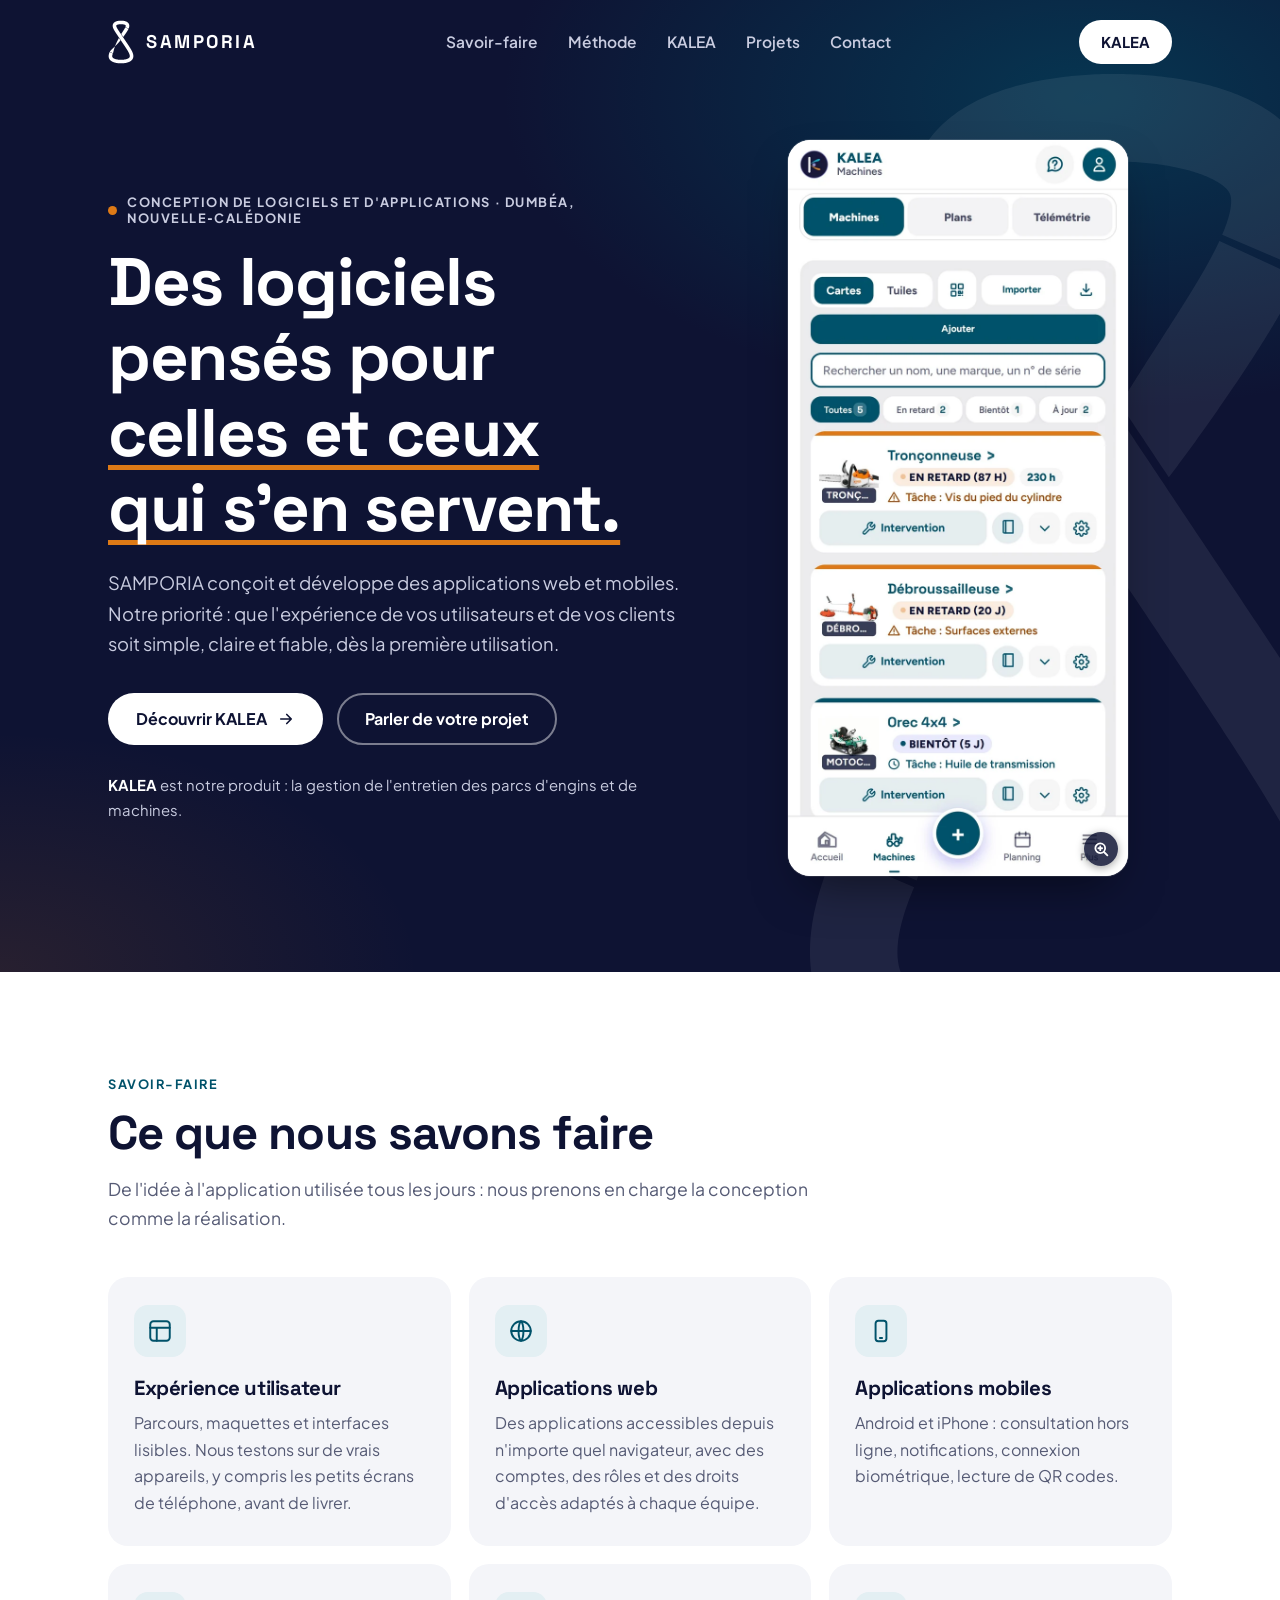
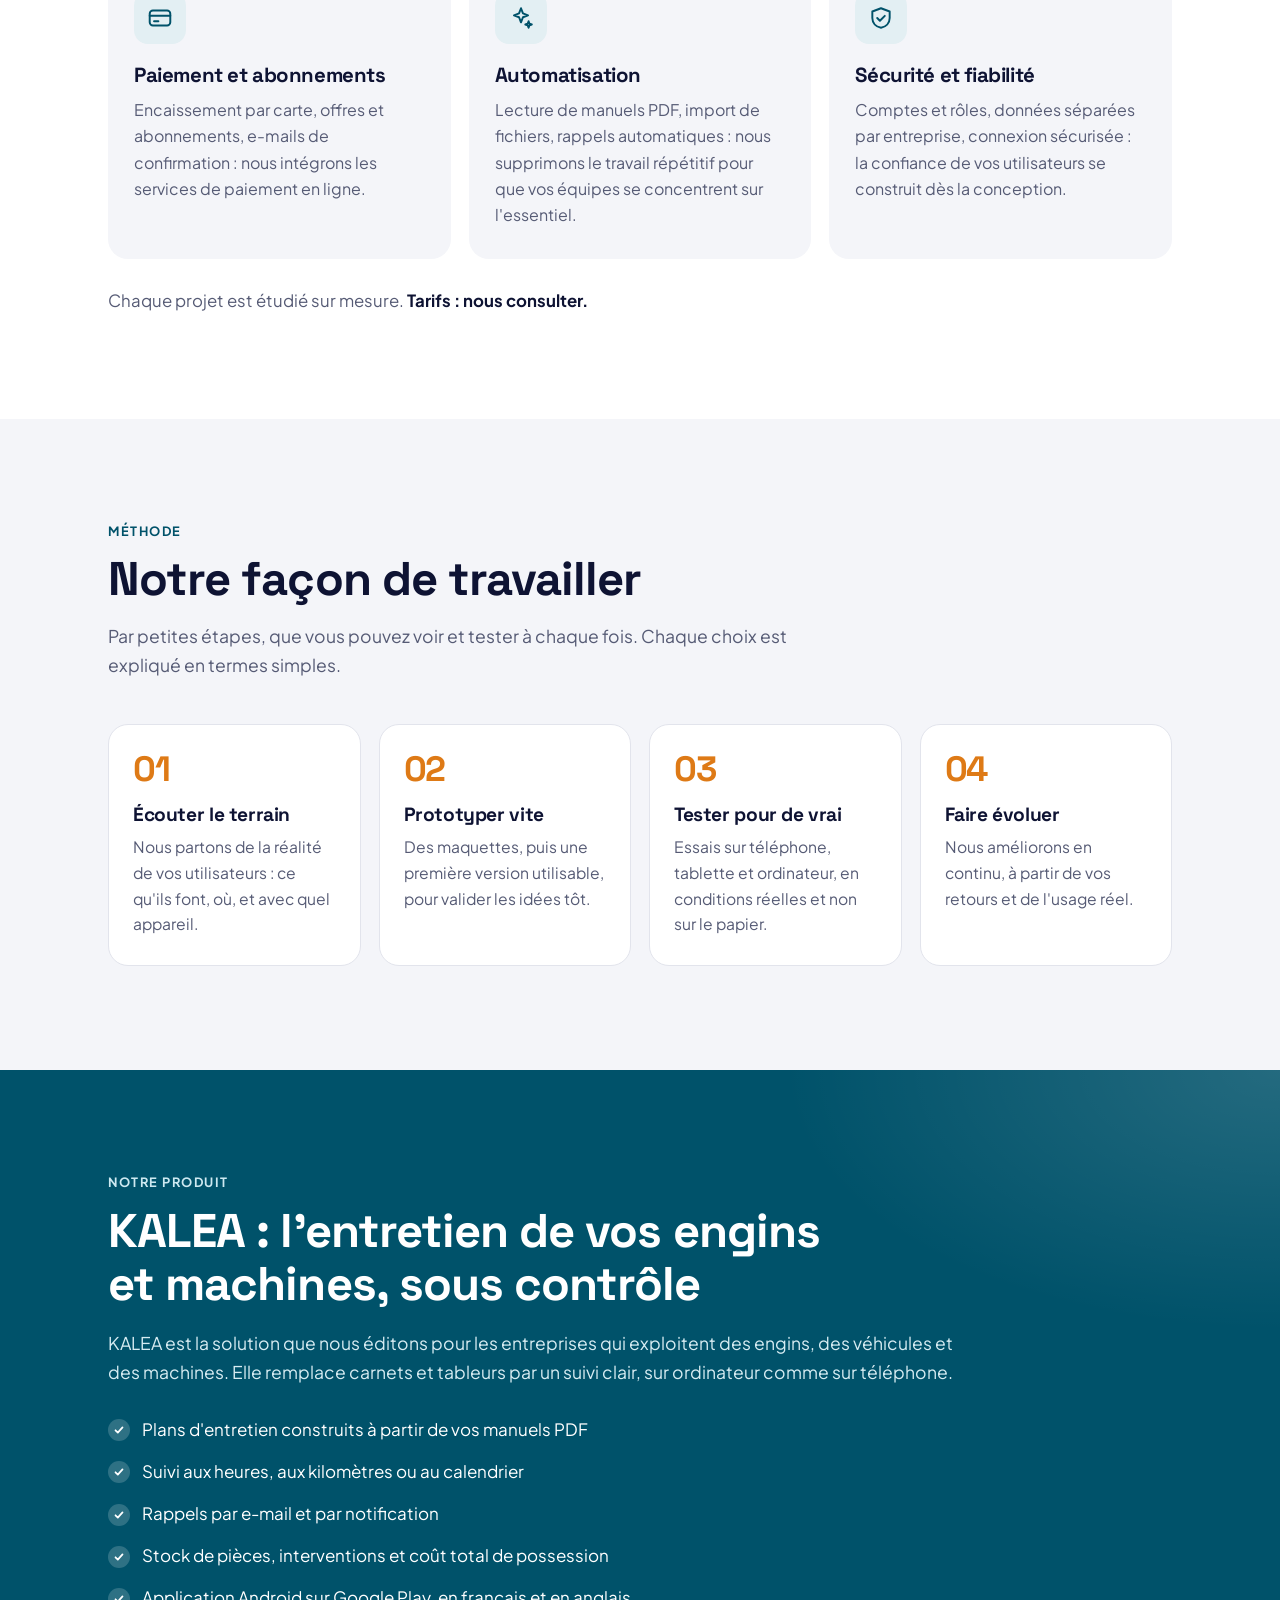
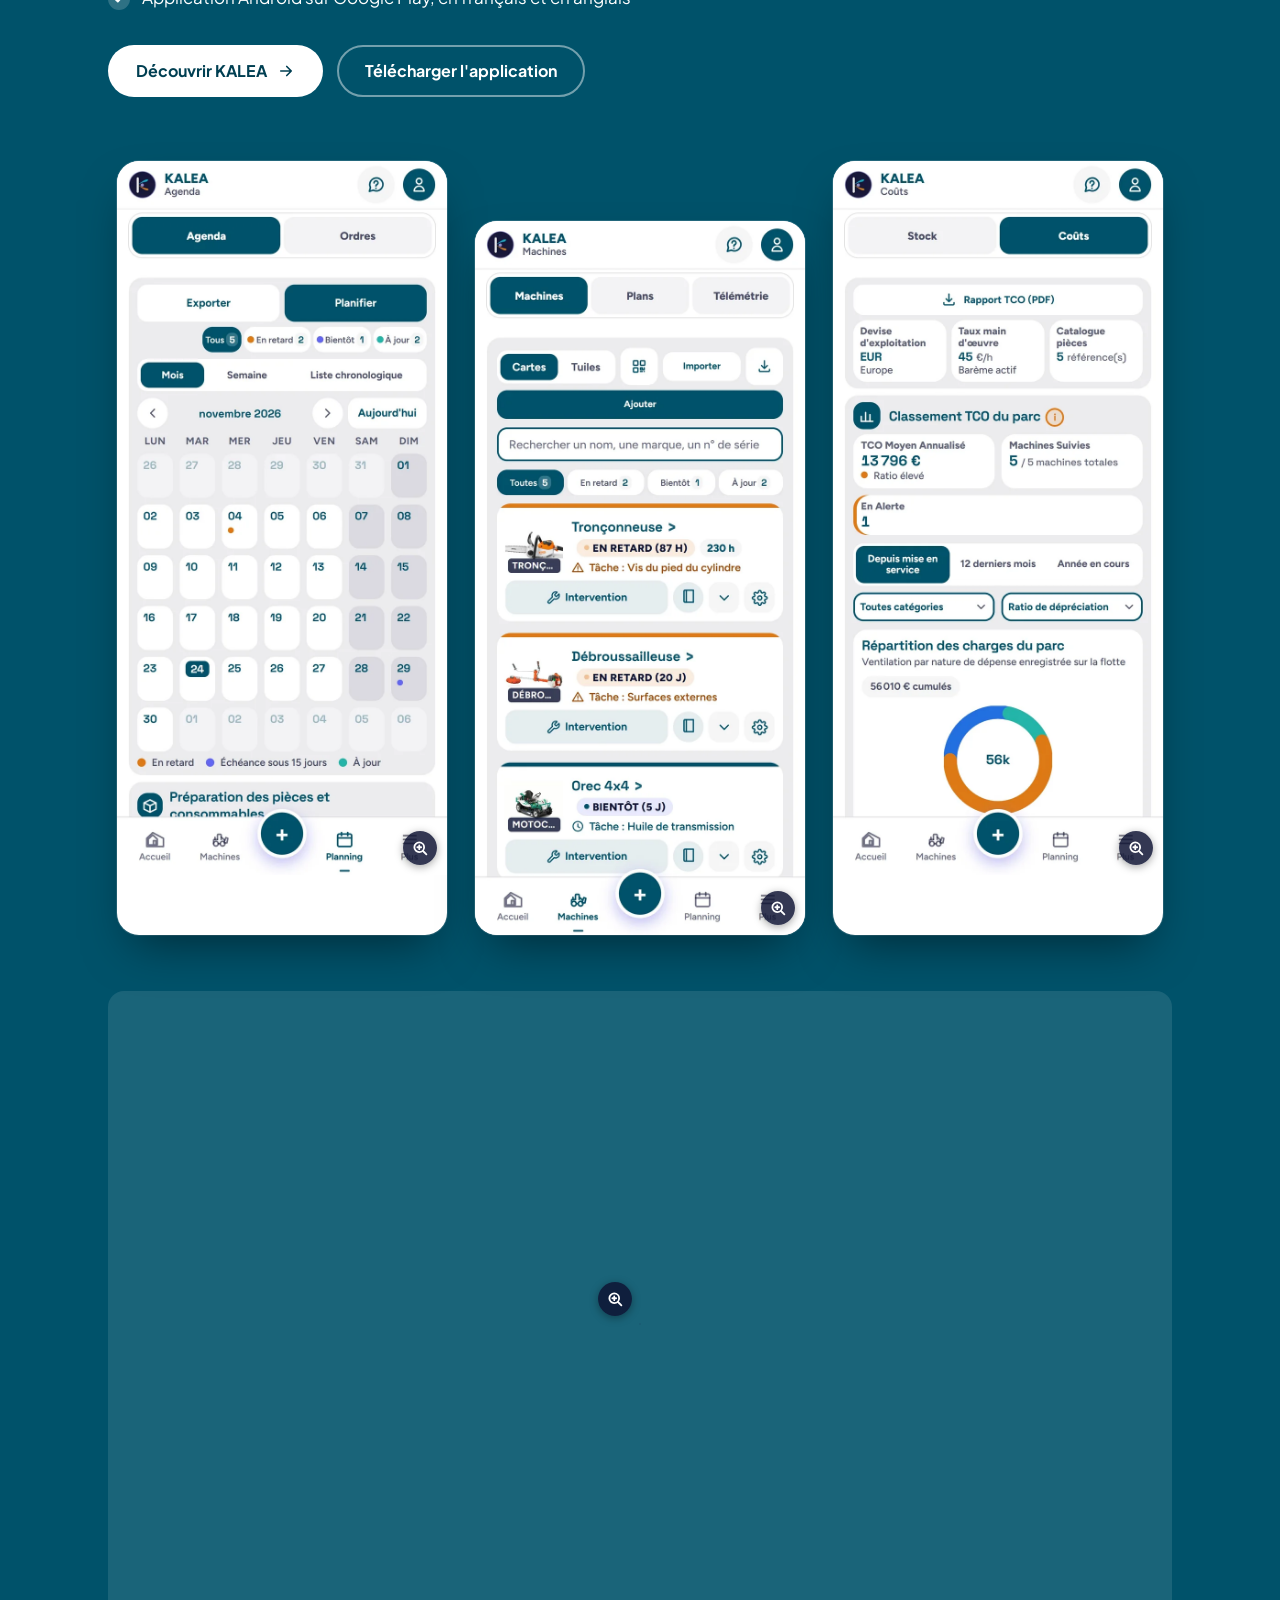
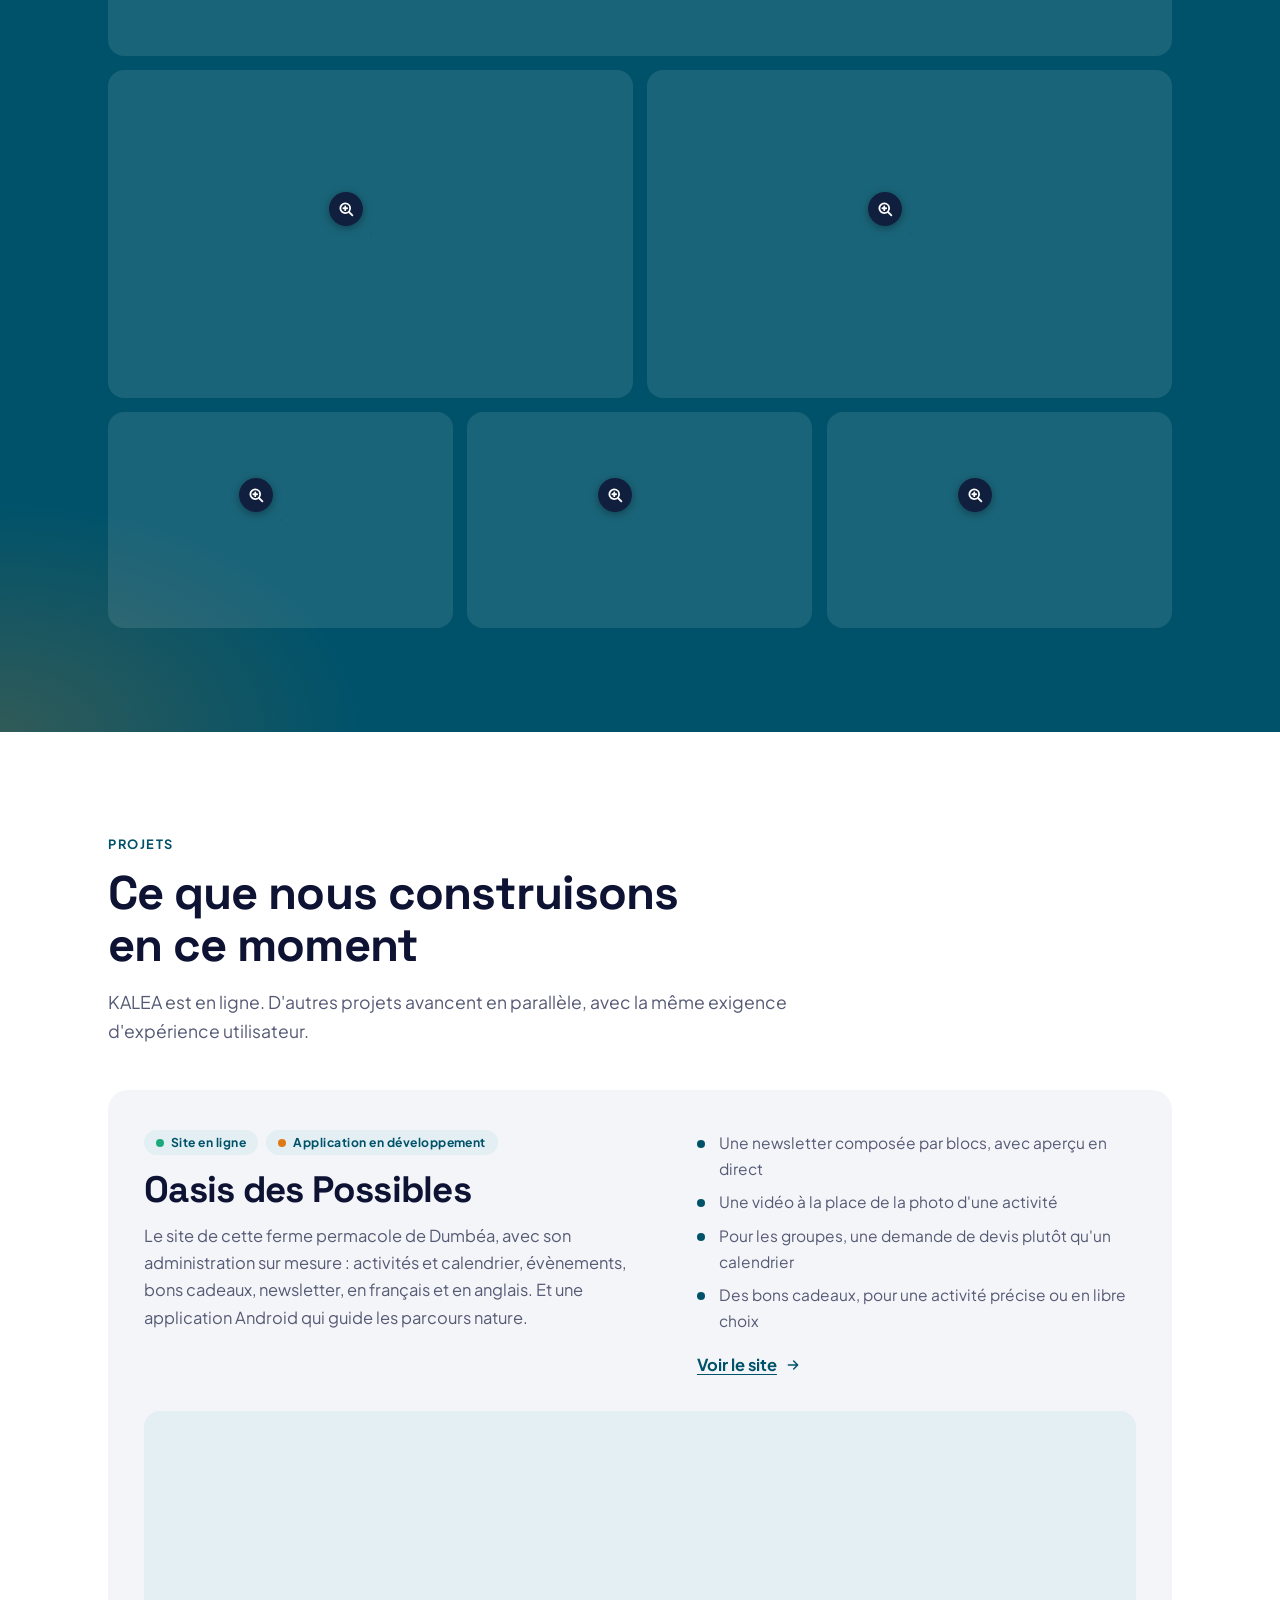
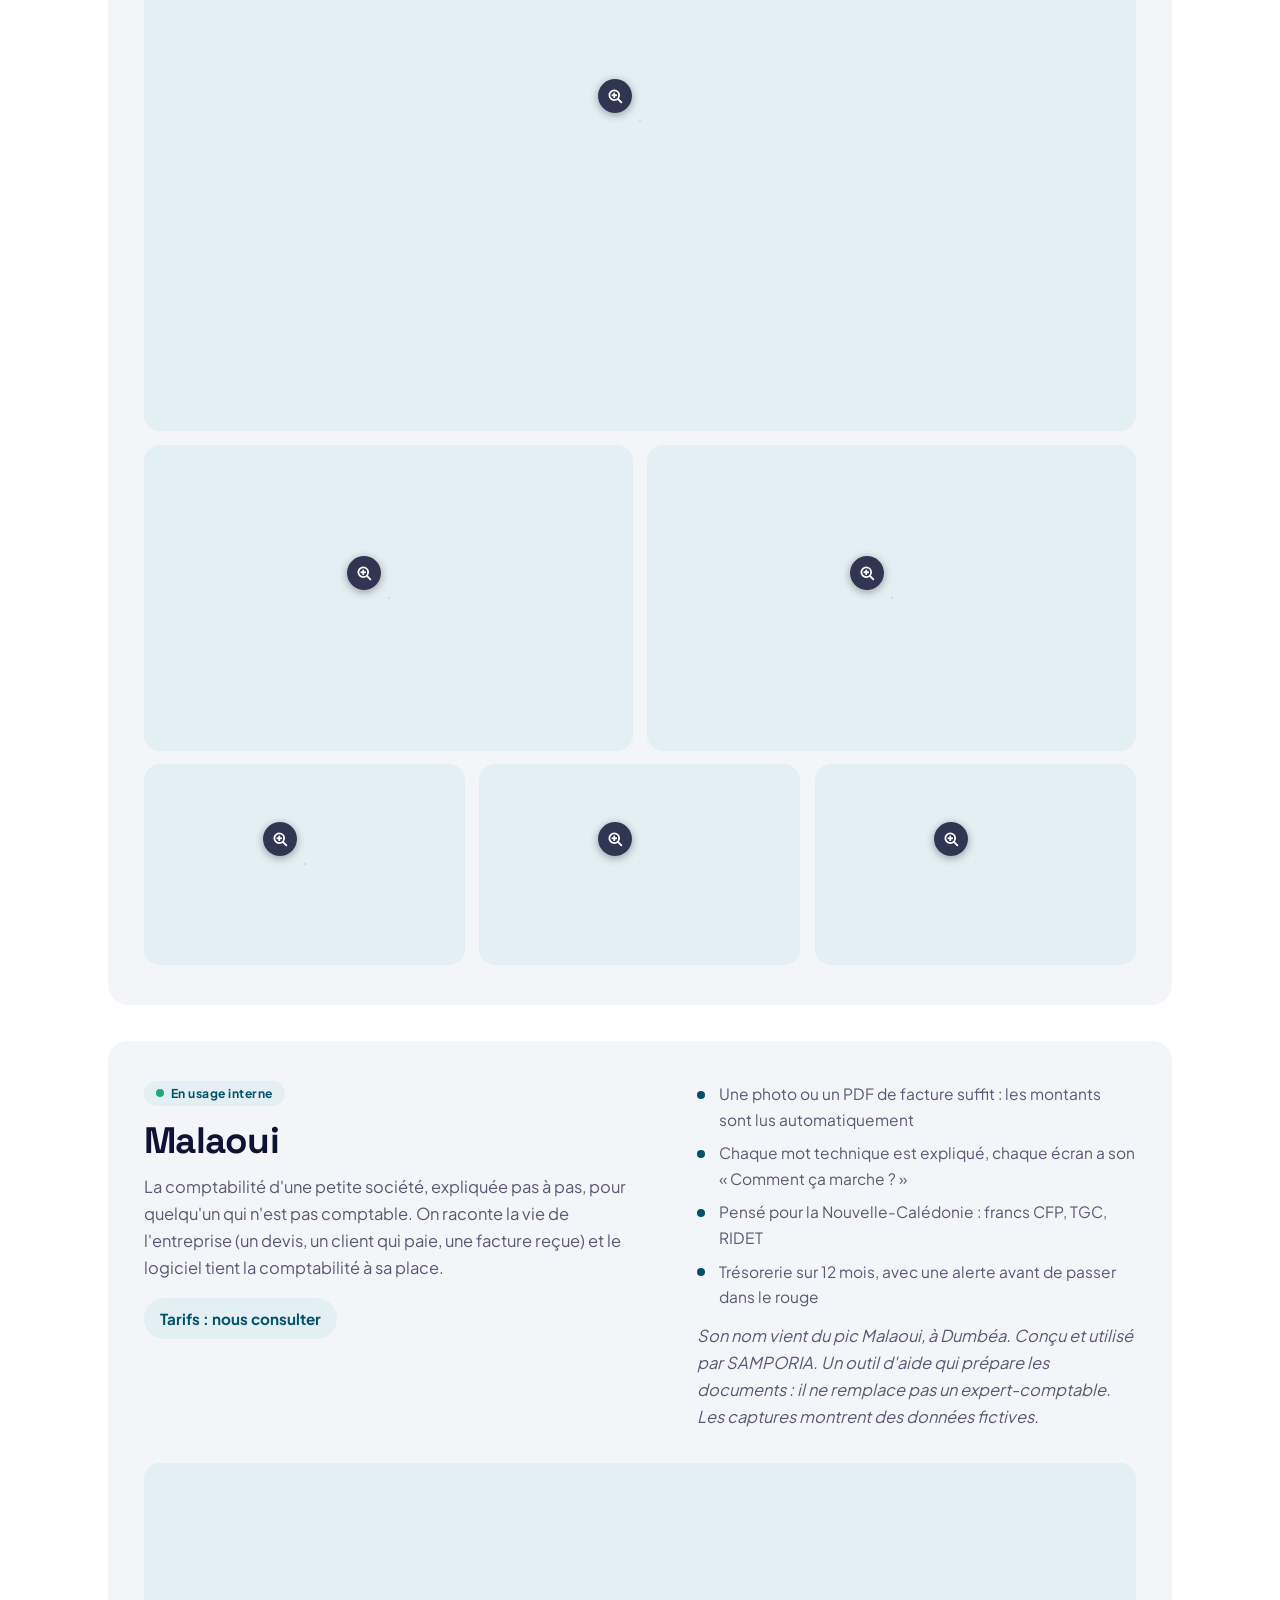
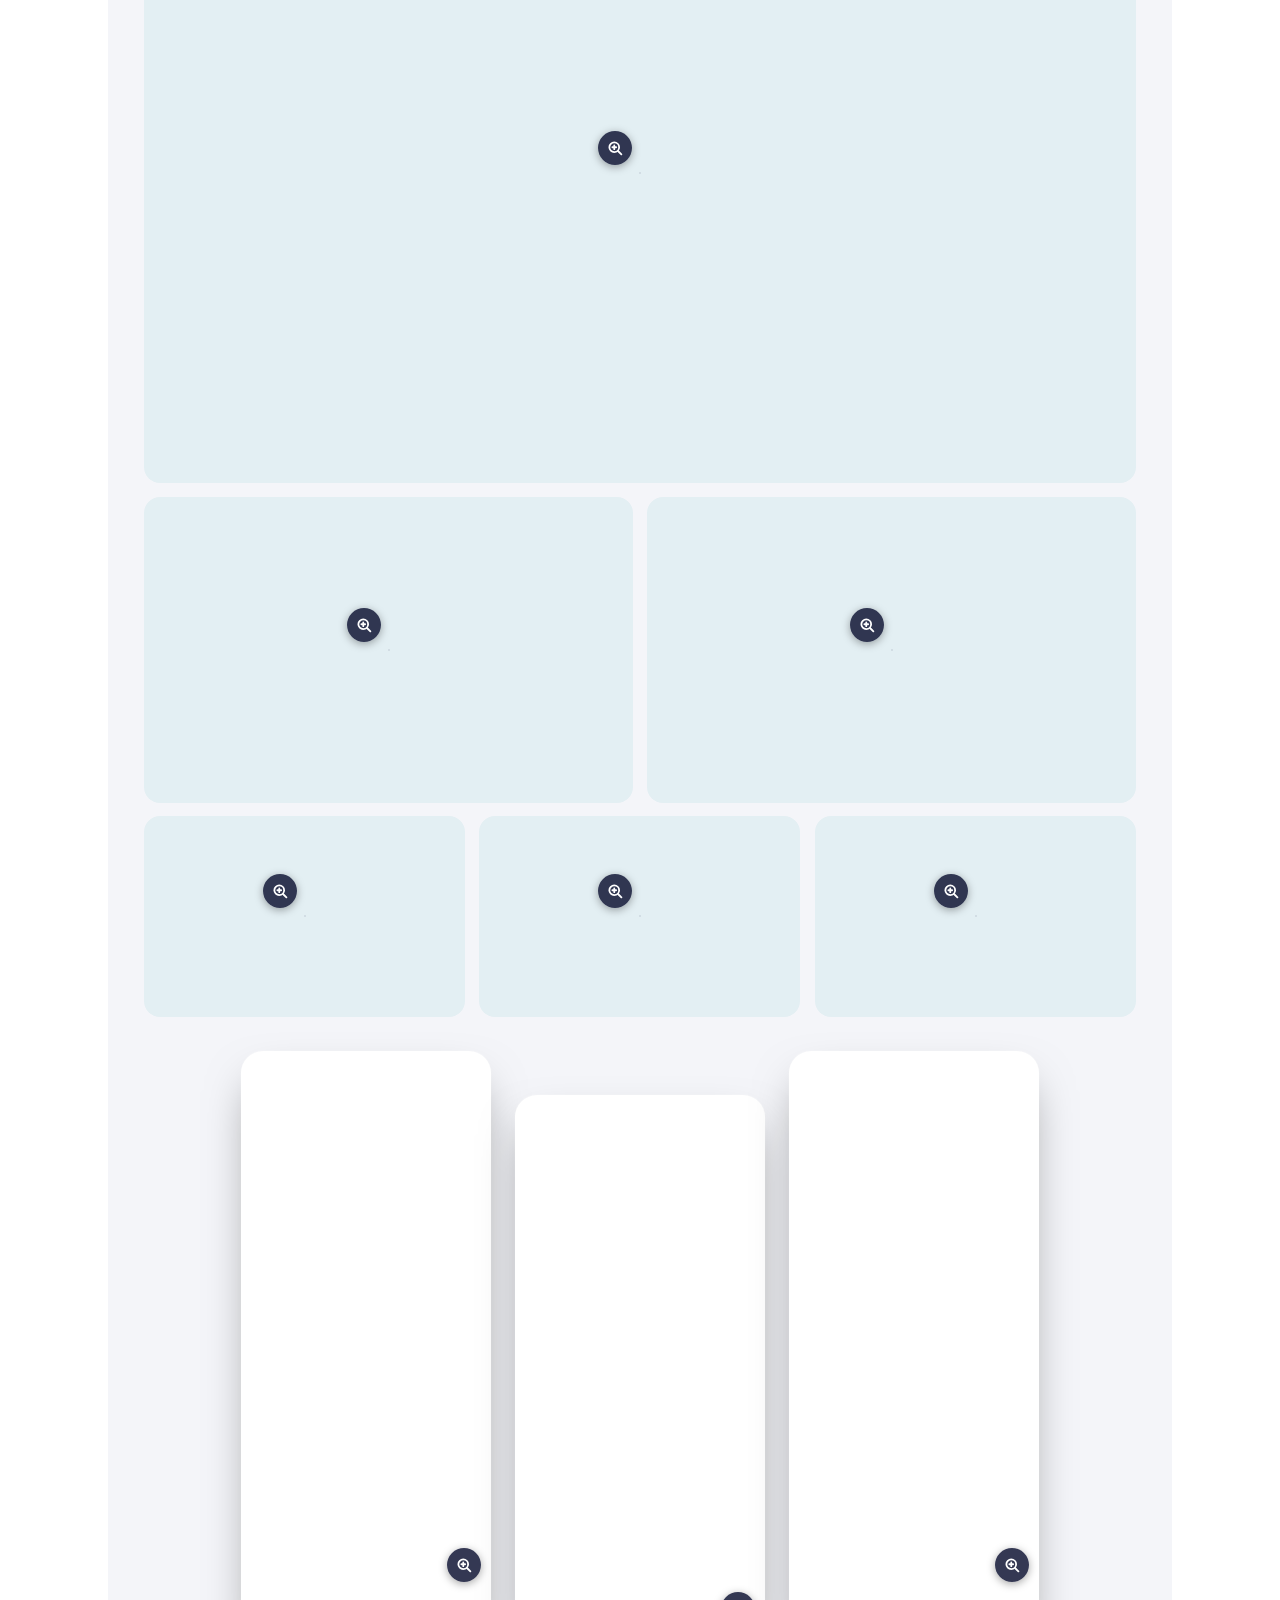
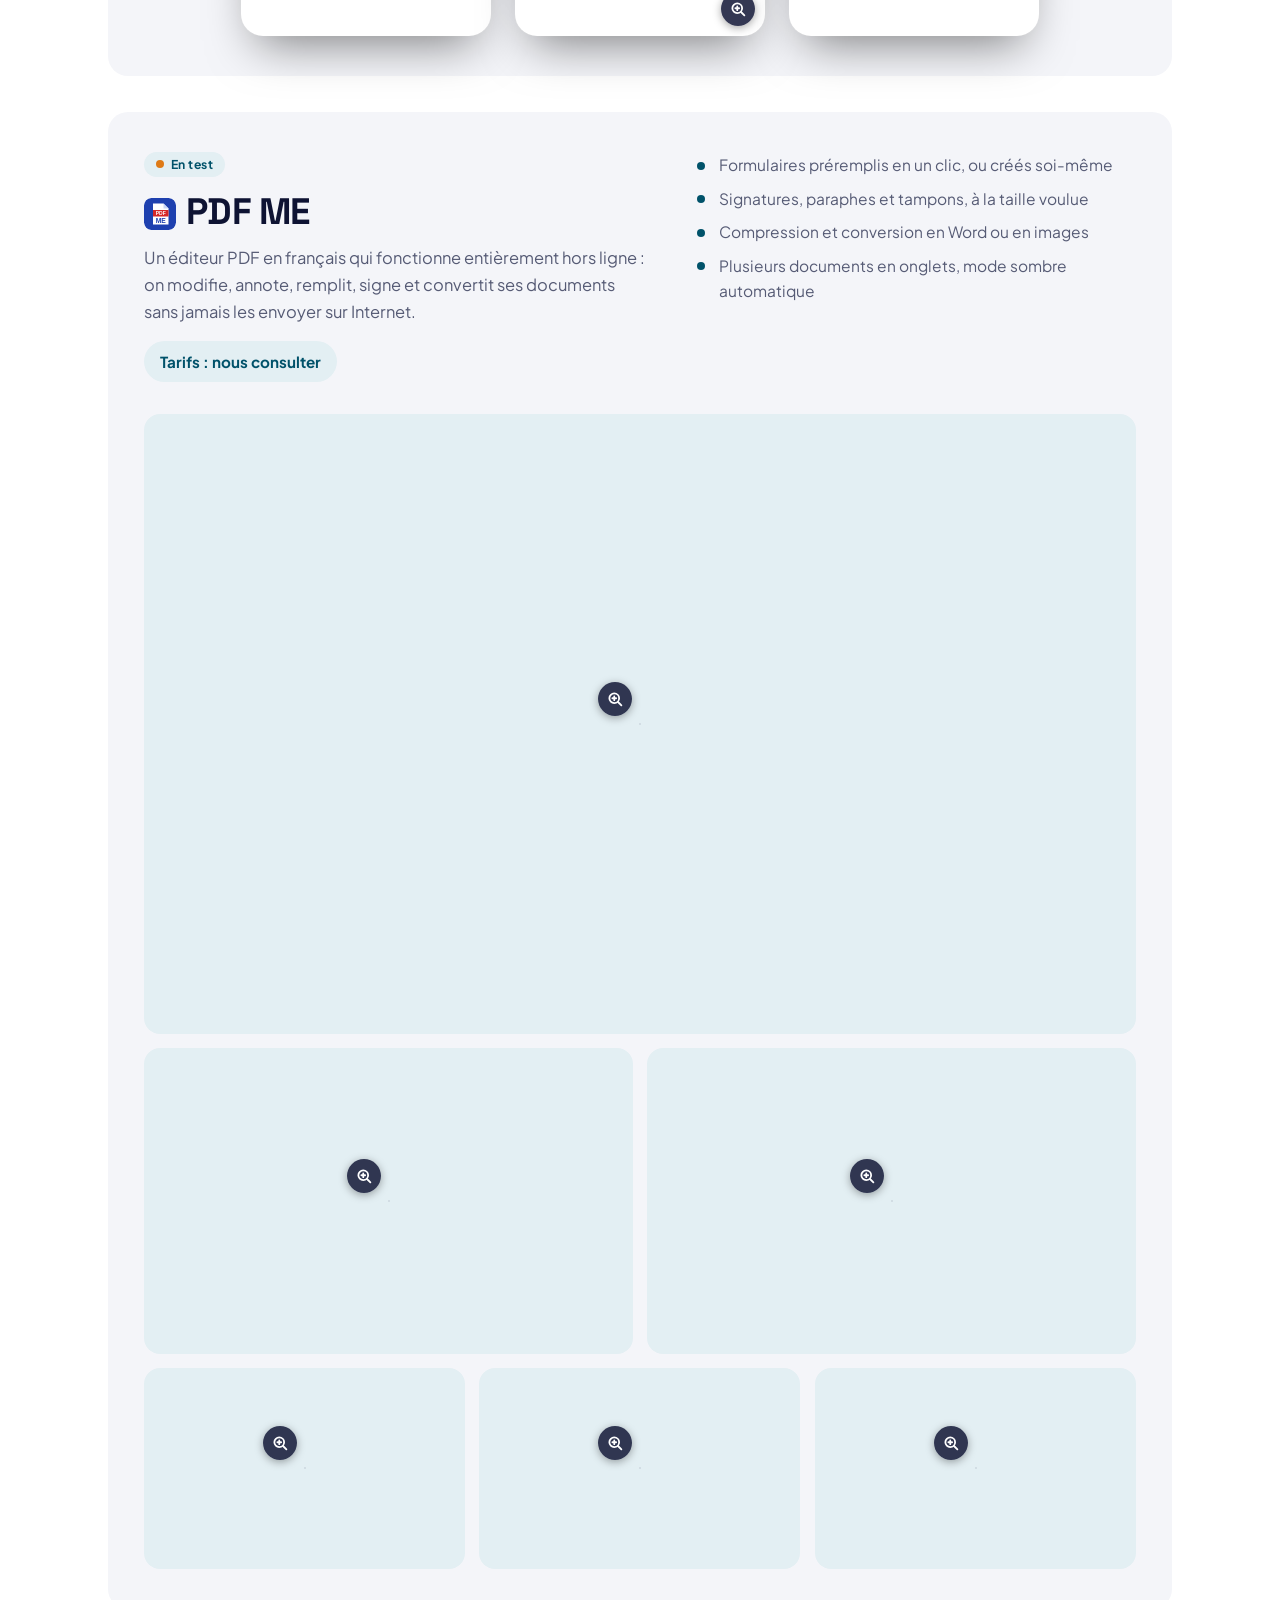
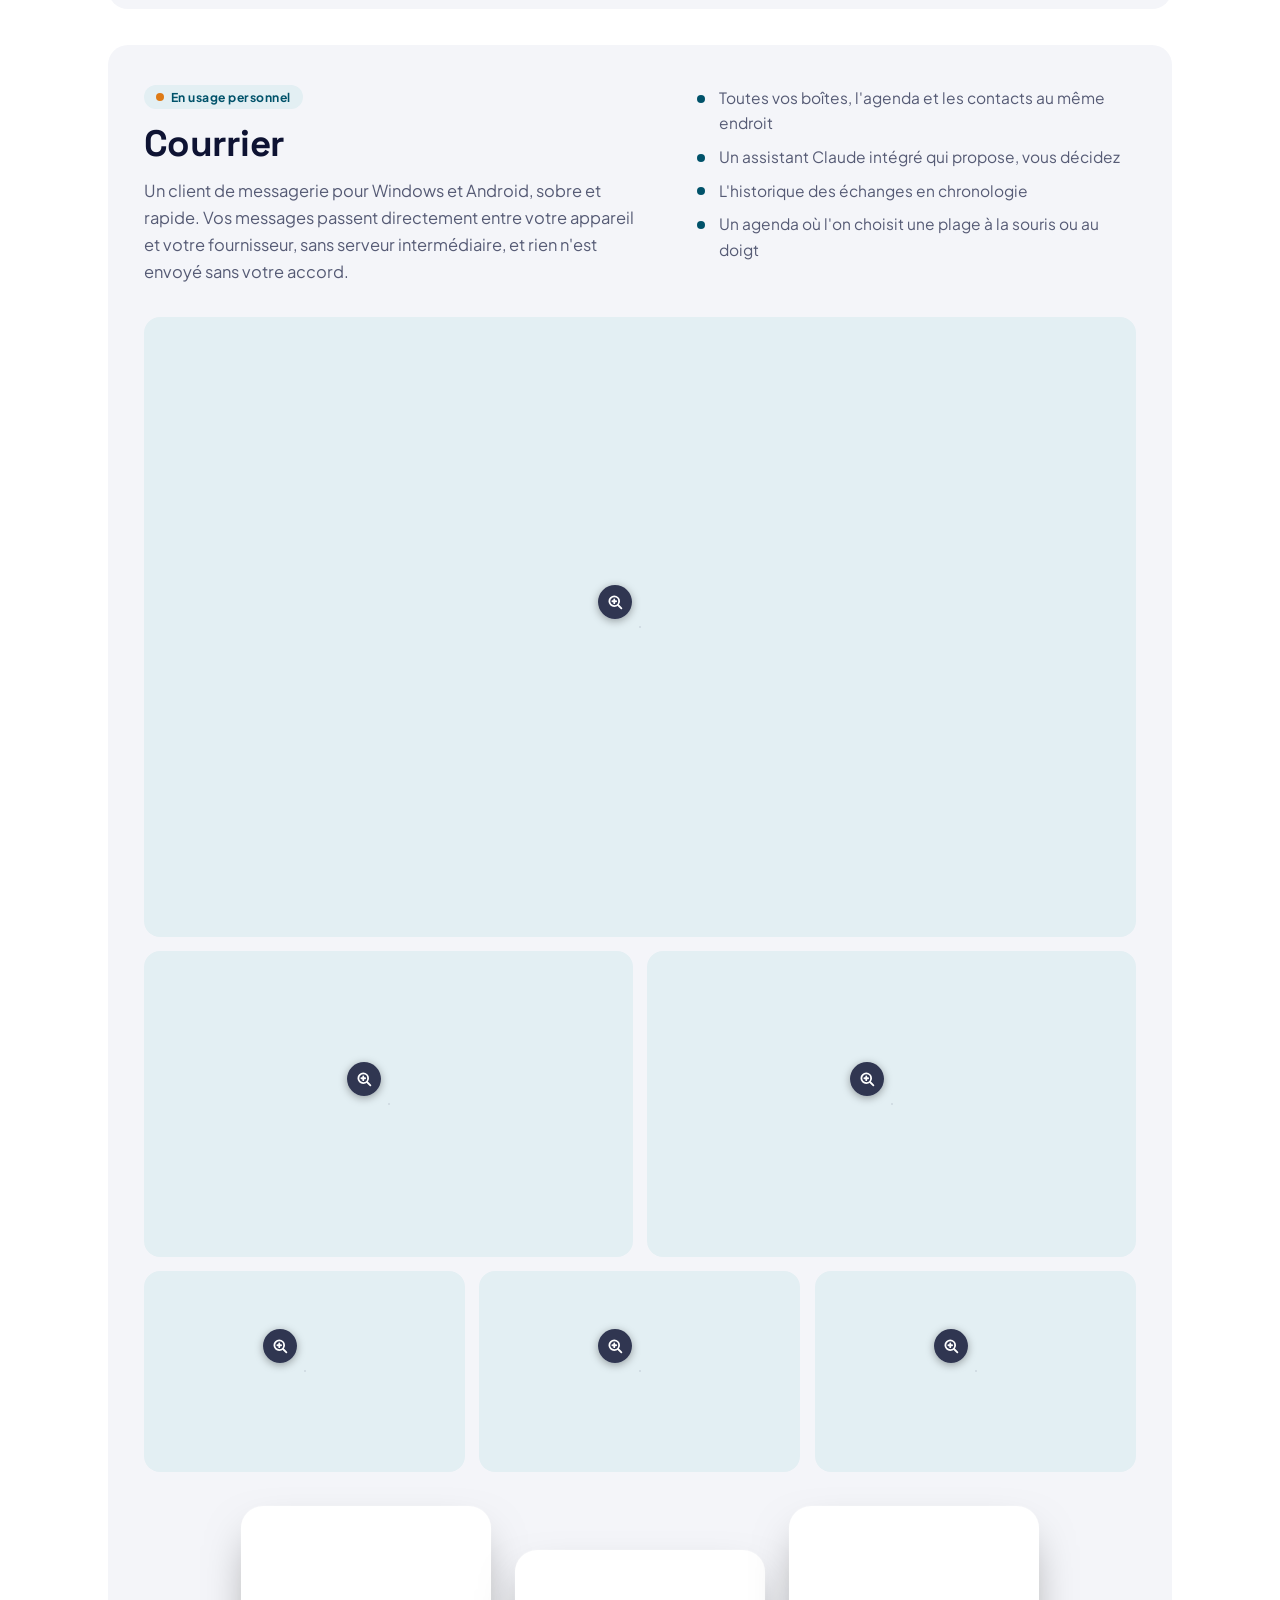
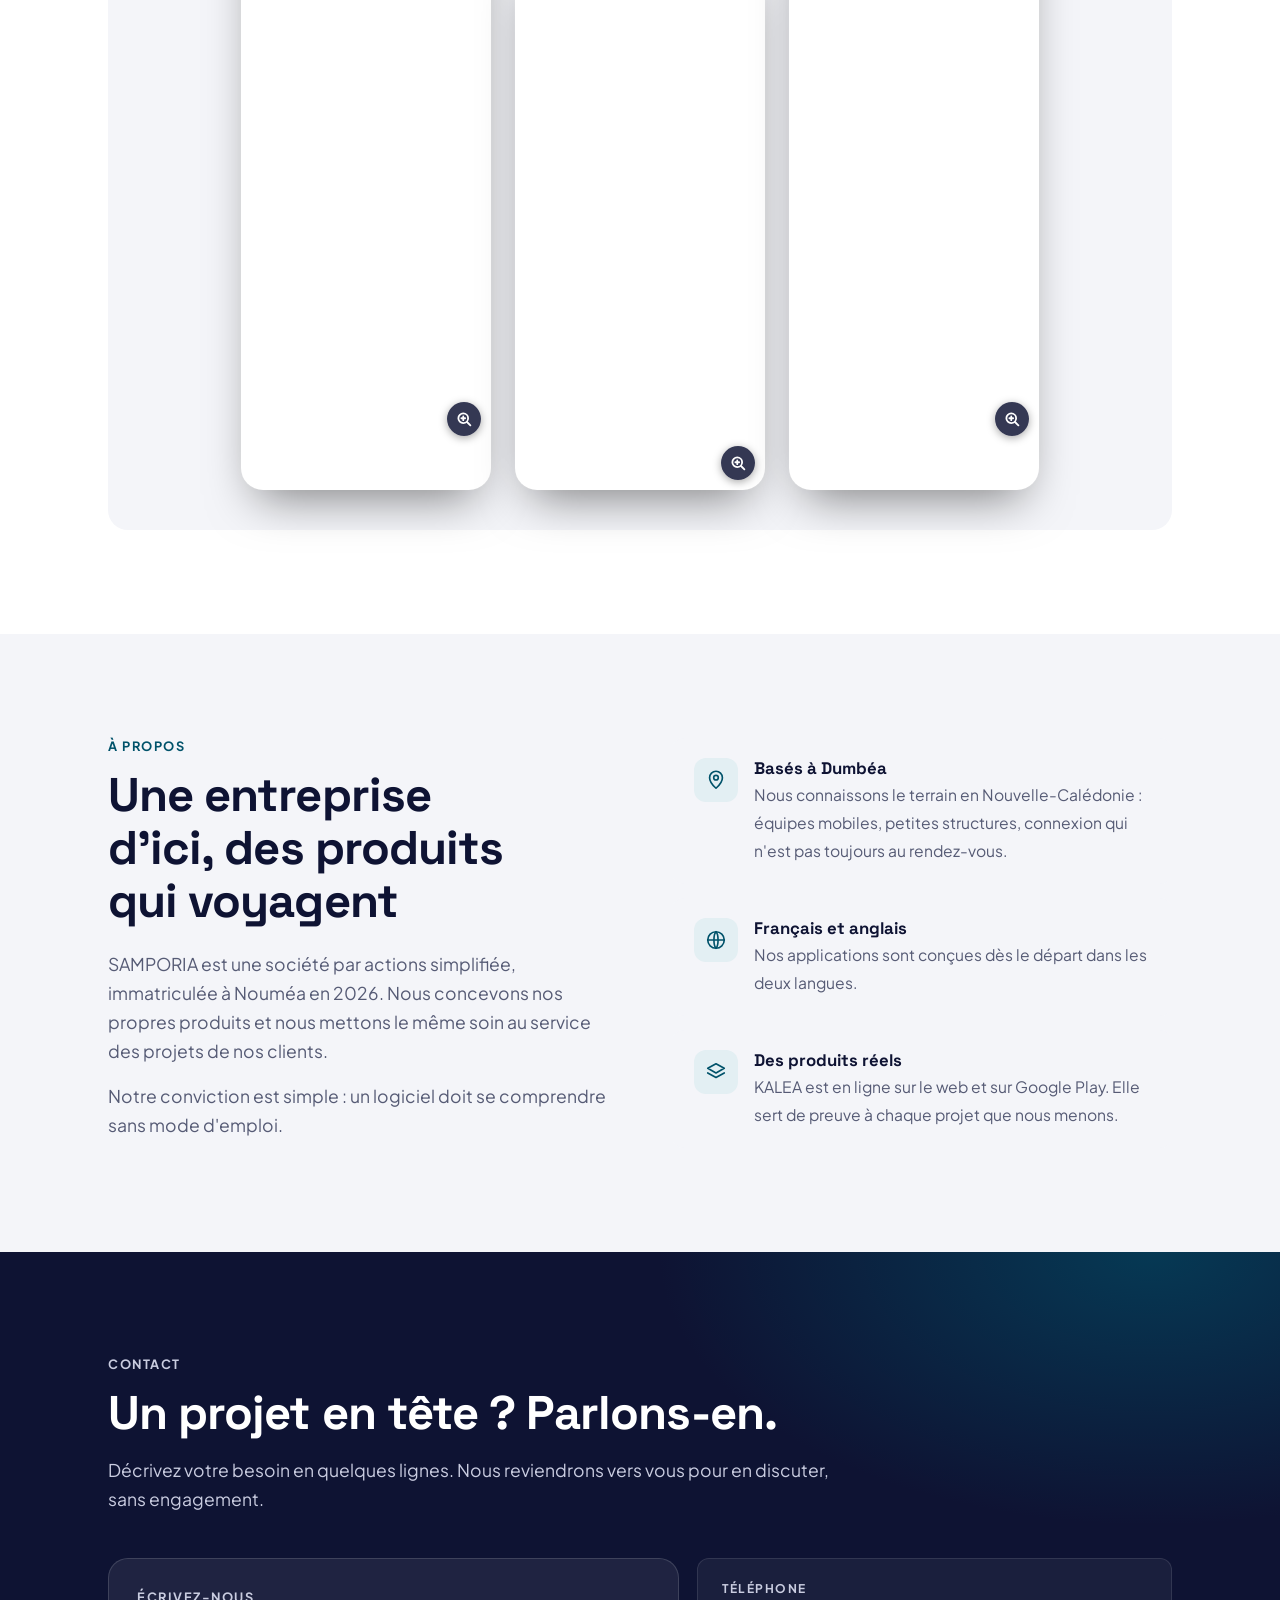
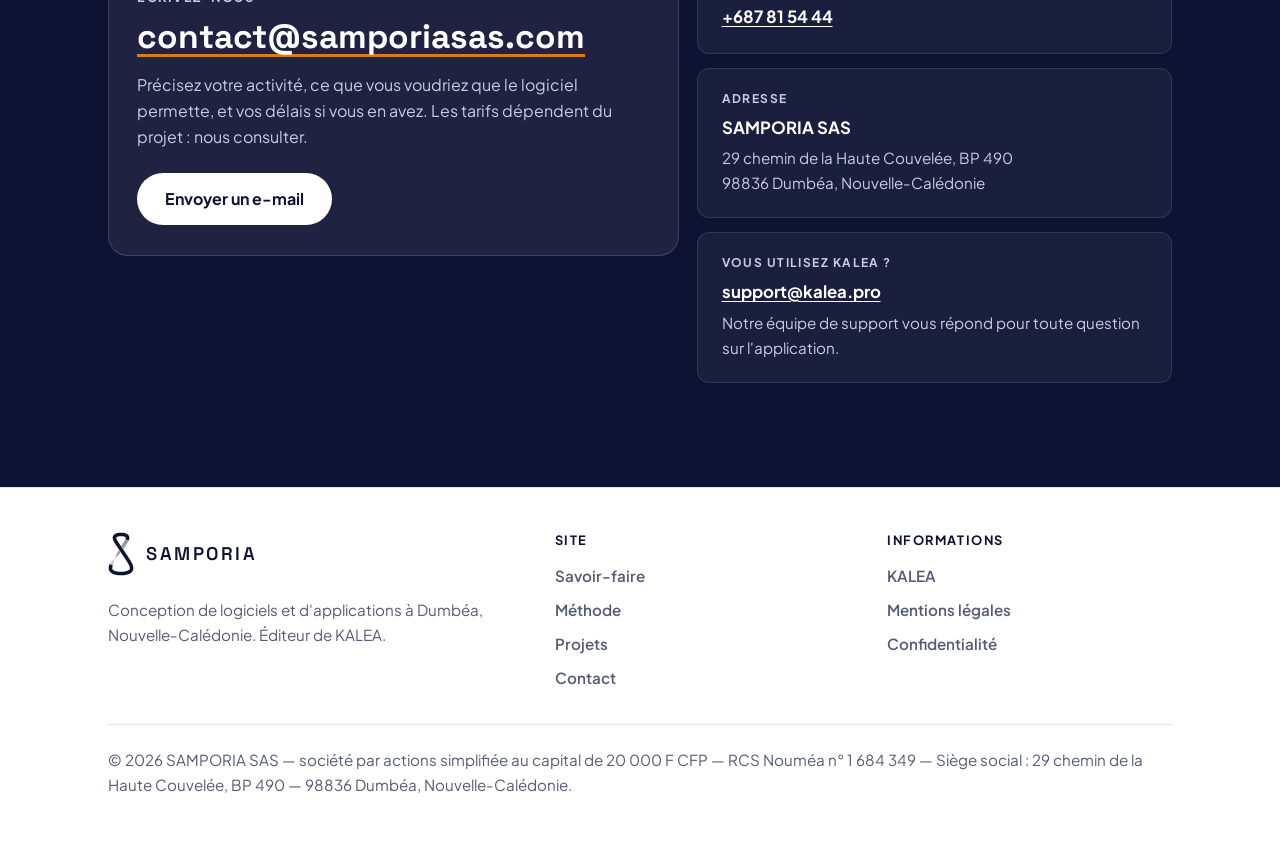
==== index.html @ 9f561db3 "Site vitrine SAMPORIA : première version Page d'accueil (savoir-faire, méthode, KALEA, projets avec " ====
<!doctype html>
<html lang="fr">
<head>
<meta charset="utf-8">
<meta name="viewport" content="width=device-width,initial-scale=1">
<meta http-equiv="Content-Security-Policy" content="default-src 'none'; img-src 'self' data:; style-src 'self'; font-src 'self'; script-src 'self'; connect-src 'none'; base-uri 'none'; form-action 'none'">
<meta name="referrer" content="strict-origin-when-cross-origin">
<title>SAMPORIA — Conception de logiciels web et mobiles en Nouvelle-Calédonie</title>
<meta name="description" content="Conception de logiciels et d'applications web et mobiles à Dumbéa (Nouvelle-Calédonie), centrée sur l'expérience utilisateur. Éditeur de KALEA.">
<link rel="canonical" href="https://samporiasas.com/">
<meta name="theme-color" content="#0E1333">
<link rel="icon" href="favicon.svg" type="image/svg+xml">
<link rel="apple-touch-icon" href="apple-touch-icon.png">
<meta property="og:type" content="website">
<meta property="og:locale" content="fr_FR">
<meta property="og:site_name" content="SAMPORIA">
<meta property="og:title" content="SAMPORIA — Des logiciels pensés pour celles et ceux qui s'en servent">
<meta property="og:description" content="Applications web et mobiles centrées sur l'expérience utilisateur et l'expérience client. Basée à Dumbéa, Nouvelle-Calédonie. Éditeur de KALEA.">
<meta property="og:url" content="https://samporiasas.com/">
<meta name="twitter:card" content="summary">
<link rel="stylesheet" href="style.css">
<script type="application/ld+json">
{
  "@context": "https://schema.org",
  "@type": "Organization",
  "name": "SAMPORIA",
  "legalName": "SAMPORIA SAS",
  "url": "https://samporiasas.com/",
  "logo": "https://samporiasas.com/apple-touch-icon.png",
  "description": "Conception de logiciels et d'applications web et mobiles, centrée sur l'expérience utilisateur. Éditeur de KALEA.",
  "email": "contact@samporiasas.com",
  "telephone": "+687815444",
  "address": {
    "@type": "PostalAddress",
    "streetAddress": "29 chemin de la Haute Couvelée, BP 490",
    "postalCode": "98835",
    "addressLocality": "Dumbéa",
    "addressCountry": "NC"
  }
}
</script>
</head>
<body>
<a class="skip" href="#contenu">Aller au contenu</a>

<!-- ===================== EN-TÊTE + HÉROS ===================== -->
<header class="hero">
  <img class="hero-ribbon" src="img/logo-samporia.svg" alt="" width="320" height="545">
  <div class="wrap">
    <div class="topbar">
      <a class="brand" href="./" aria-label="SAMPORIA, accueil">
        <img src="img/logo-samporia.svg" alt="" width="26" height="44">
        <span>SAMPORIA</span>
      </a>
      <nav class="nav-desktop" aria-label="Navigation principale">
        <a href="#savoir-faire">Savoir-faire</a>
        <a href="#methode">Méthode</a>
        <a href="#kalea">KALEA</a>
        <a href="#projets">Projets</a>
        <a href="#contact">Contact</a>
      </nav>
      <div class="topbar-actions">
        <a class="btn btn-light" href="https://kalea.pro/">KALEA</a>
        <details class="nav-mobile">
          <summary>Menu</summary>
          <ul>
            <li><a href="#savoir-faire">Savoir-faire</a></li>
            <li><a href="#methode">Méthode</a></li>
            <li><a href="#kalea">KALEA</a></li>
            <li><a href="#projets">Projets</a></li>
            <li><a href="#contact">Contact</a></li>
          </ul>
        </details>
      </div>
    </div>

    <div class="hero-grid">
      <div>
        <span class="eyebrow">Conception de logiciels et d'applications · Dumbéa, Nouvelle‑Calédonie</span>
        <h1>Des logiciels pensés pour <em>celles et ceux qui s'en servent.</em></h1>
        <p class="lead">SAMPORIA conçoit et développe des applications web et mobiles. Notre priorité : que l'expérience de vos utilisateurs et de vos clients soit simple, claire et fiable, dès la première utilisation.</p>
        <div class="hero-cta">
          <a class="btn btn-light" href="https://kalea.pro/">Découvrir KALEA
            <svg viewBox="0 0 24 24" fill="none" stroke="currentColor" stroke-width="2.2" stroke-linecap="round" stroke-linejoin="round" aria-hidden="true"><path d="M5 12h14M13 6l6 6-6 6"/></svg>
          </a>
          <a class="btn btn-ghost" href="#contact">Parler de votre projet</a>
        </div>
        <p class="hero-note"><strong>KALEA</strong> est notre produit : la gestion de l'entretien des parcs d'engins et de machines.</p>
      </div>
      <div class="hero-visual">
        <figure class="shot hero-shot"><a class="zoom" href="img/galerie/grand/kalea-m-parc.webp" aria-label="Agrandir la capture : Écran « Parc » de l'application KALEA : liste des machines avec leur état d'entretien"><img src="img/kalea-telephone.webp" width="720" height="1558" alt="Écran « Parc » de l'application KALEA : liste des machines avec leur état d'entretien"></a></figure>
      </div>
    </div>
  </div>
</header>

<main id="contenu">

<!-- ===================== SAVOIR-FAIRE ===================== -->
<section class="section" id="savoir-faire" aria-labelledby="t-savoir-faire">
  <div class="wrap">
    <div class="section-head">
      <span class="kicker">Savoir-faire</span>
      <h2 id="t-savoir-faire">Ce que nous savons faire</h2>
      <p>De l'idée à l'application utilisée tous les jours : nous prenons en charge la conception comme la réalisation.</p>
    </div>
    <ul class="cards">
      <li class="card">
        <div class="ico"><svg viewBox="0 0 24 24" aria-hidden="true"><rect x="3" y="3" width="18" height="18" rx="3"/><path d="M3 9h18M9 21V9"/></svg></div>
        <h3>Expérience utilisateur</h3>
        <p>Parcours, maquettes et interfaces lisibles. Nous testons sur de vrais appareils, y compris les petits écrans de téléphone, avant de livrer.</p>
      </li>
      <li class="card">
        <div class="ico"><svg viewBox="0 0 24 24" aria-hidden="true"><circle cx="12" cy="12" r="9"/><path d="M3 12h18M12 3c3 3 3 15 0 18M12 3c-3 3-3 15 0 18"/></svg></div>
        <h3>Applications web</h3>
        <p>Des applications accessibles depuis n'importe quel navigateur, avec des comptes, des rôles et des droits d'accès adaptés à chaque équipe.</p>
      </li>
      <li class="card">
        <div class="ico"><svg viewBox="0 0 24 24" aria-hidden="true"><rect x="7" y="2.5" width="10" height="19" rx="2.5"/><path d="M11 18.5h2"/></svg></div>
        <h3>Applications mobiles</h3>
        <p>Android et iPhone : consultation hors ligne, notifications, connexion biométrique, lecture de QR codes.</p>
      </li>
      <li class="card">
        <div class="ico"><svg viewBox="0 0 24 24" aria-hidden="true"><rect x="2.5" y="5" width="19" height="14" rx="3"/><path d="M2.5 10h19M6.5 15h4"/></svg></div>
        <h3>Paiement et abonnements</h3>
        <p>Encaissement par carte, offres et abonnements, e-mails de confirmation : nous intégrons les services de paiement en ligne.</p>
      </li>
      <li class="card">
        <div class="ico"><svg viewBox="0 0 24 24" aria-hidden="true"><path d="M12 3l1.8 4.7L18.5 9.5l-4.7 1.8L12 16l-1.8-4.7L5.5 9.5l4.7-1.8z"/><path d="M19 15l.8 2.2L22 18l-2.2.8L19 21l-.8-2.2L16 18l2.2-.8z"/></svg></div>
        <h3>Automatisation</h3>
        <p>Lecture de manuels PDF, import de fichiers, rappels automatiques : nous supprimons le travail répétitif pour que vos équipes se concentrent sur l'essentiel.</p>
      </li>
      <li class="card">
        <div class="ico"><svg viewBox="0 0 24 24" aria-hidden="true"><path d="M12 3l8 3v6c0 4.5-3.2 8-8 9-4.8-1-8-4.5-8-9V6z"/><path d="M8.5 12l2.5 2.5L15.5 10"/></svg></div>
        <h3>Sécurité et fiabilité</h3>
        <p>Comptes et rôles, données séparées par entreprise, connexion sécurisée : la confiance de vos utilisateurs se construit dès la conception.</p>
      </li>
    </ul>
    <p class="tarifs-note">Chaque projet est étudié sur mesure. <strong>Tarifs : nous consulter.</strong></p>
  </div>
</section>

<!-- ===================== MÉTHODE ===================== -->
<section class="section method" id="methode" aria-labelledby="t-methode">
  <div class="wrap">
    <div class="section-head">
      <span class="kicker">Méthode</span>
      <h2 id="t-methode">Notre façon de travailler</h2>
      <p>Par petites étapes, que vous pouvez voir et tester à chaque fois. Chaque choix est expliqué en termes simples.</p>
    </div>
    <ol class="steps">
      <li>
        <h3>Écouter le terrain</h3>
        <p>Nous partons de la réalité de vos utilisateurs : ce qu'ils font, où, et avec quel appareil.</p>
      </li>
      <li>
        <h3>Prototyper vite</h3>
        <p>Des maquettes, puis une première version utilisable, pour valider les idées tôt.</p>
      </li>
      <li>
        <h3>Tester pour de vrai</h3>
        <p>Essais sur téléphone, tablette et ordinateur, en conditions réelles et non sur le papier.</p>
      </li>
      <li>
        <h3>Faire évoluer</h3>
        <p>Nous améliorons en continu, à partir de vos retours et de l'usage réel.</p>
      </li>
    </ol>
  </div>
</section>

<!-- ===================== KALEA ===================== -->
<section class="section product" id="kalea" aria-labelledby="t-kalea">
  <div class="wrap">
    <div class="product-intro">
      <span class="kicker">Notre produit</span>
      <h2 id="t-kalea">KALEA : l'entretien de vos engins et machines, sous contrôle</h2>
      <p class="lead">KALEA est la solution que nous éditons pour les entreprises qui exploitent des engins, des véhicules et des machines. Elle remplace carnets et tableurs par un suivi clair, sur ordinateur comme sur téléphone.</p>
      <ul class="ticks">
        <li>Plans d'entretien construits à partir de vos manuels PDF</li>
        <li>Suivi aux heures, aux kilomètres ou au calendrier</li>
        <li>Rappels par e-mail et par notification</li>
        <li>Stock de pièces, interventions et coût total de possession</li>
        <li>Application Android sur Google Play, en français et en anglais</li>
      </ul>
      <div class="product-cta">
        <a class="btn btn-light" href="https://kalea.pro/">Découvrir KALEA <svg width="18" height="18" viewBox="0 0 24 24" fill="none" stroke="currentColor" stroke-width="2.2" stroke-linecap="round" stroke-linejoin="round" aria-hidden="true"><path d="M5 12h14M13 6l6 6-6 6"/></svg></a>
        <a class="btn btn-ghost" href="https://kalea.pro/telecharger.html">Télécharger l'application</a>
      </div>
    </div>
    <div class="phones ">
        <figure class="shot"><a class="zoom" href="img/galerie/grand/kalea-m-planning.webp" aria-label="Agrandir la capture : Écran « Planning » de KALEA : calendrier des échéances d'entretien du mois"><img src="img/galerie/kalea-m-planning.webp" width="720" height="1558" loading="lazy" alt="Écran « Planning » de KALEA : calendrier des échéances d'entretien du mois"></a></figure>
        <figure class="shot"><a class="zoom" href="img/galerie/grand/kalea-m-parc.webp" aria-label="Agrandir la capture : Écran « Machines » de KALEA : machines avec photos, retards en orange et échéances proches"><img src="img/galerie/kalea-m-parc.webp" width="720" height="1558" loading="lazy" alt="Écran « Machines » de KALEA : machines avec photos, retards en orange et échéances proches"></a></figure>
        <figure class="shot"><a class="zoom" href="img/galerie/grand/kalea-m-couts.webp" aria-label="Agrandir la capture : Écran « Coûts » de KALEA : classement du coût total de possession du parc"><img src="img/galerie/kalea-m-couts.webp" width="720" height="1558" loading="lazy" alt="Écran « Coûts » de KALEA : classement du coût total de possession du parc"></a></figure>
    </div>
    <div class="bento on-dark">
      <figure class="tile"><a class="zoom" href="img/galerie/grand/kalea-accueil.webp" aria-label="Agrandir la capture : Tableau de bord de KALEA : points de vigilance, échéances d'entretien et canaux de rappels"><img src="img/galerie/kalea-accueil.webp" width="1500" height="938" loading="lazy" alt="Tableau de bord de KALEA : points de vigilance, échéances d'entretien et canaux de rappels"></a></figure>
      <figure class="tile"><a class="zoom" href="img/galerie/grand/kalea-parc.webp" aria-label="Agrandir la capture : Liste des machines de KALEA avec leur état d'entretien"><img src="img/galerie/kalea-parc.webp" width="1500" height="938" loading="lazy" alt="Liste des machines de KALEA avec leur état d'entretien"></a></figure>
      <figure class="tile"><a class="zoom" href="img/galerie/grand/kalea-fiche.webp" aria-label="Agrandir la capture : Fiche d'une machine de KALEA avec son tableau de référence d'entretien"><img src="img/galerie/kalea-fiche.webp" width="1500" height="938" loading="lazy" alt="Fiche d'une machine de KALEA avec son tableau de référence d'entretien"></a></figure>
      <figure class="tile"><a class="zoom" href="img/galerie/grand/kalea-agenda.webp" aria-label="Agrandir la capture : Agenda de KALEA : échéances d'entretien du mois"><img src="img/galerie/kalea-agenda.webp" width="1500" height="938" loading="lazy" alt="Agenda de KALEA : échéances d'entretien du mois"></a></figure>
      <figure class="tile"><a class="zoom" href="img/galerie/grand/kalea-tco.webp" aria-label="Agrandir la capture : Classement du coût total de possession du parc dans KALEA"><img src="img/galerie/kalea-tco.webp" width="1500" height="938" loading="lazy" alt="Classement du coût total de possession du parc dans KALEA"></a></figure>
      <figure class="tile"><a class="zoom" href="img/galerie/grand/kalea-stats.webp" aria-label="Agrandir la capture : Statistiques de dépenses et de maintenance dans KALEA"><img src="img/galerie/kalea-stats.webp" width="1500" height="938" loading="lazy" alt="Statistiques de dépenses et de maintenance dans KALEA"></a></figure>
    </div>
  </div>
</section>

<!-- ===================== PROJETS ===================== -->
<section class="section" id="projets" aria-labelledby="t-projets">
  <div class="wrap">
    <div class="section-head">
      <span class="kicker">Projets</span>
      <h2 id="t-projets">Ce que nous construisons en ce moment</h2>
      <p>KALEA est en ligne. D'autres projets avancent en parallèle, avec la même exigence d'expérience utilisateur.</p>
    </div>
    <div class="projets">
  <article class="projet" aria-labelledby="p-oasis">
    <div class="projet-tete">
      <div>
        <div class="chips"><span class="chip live">Site en ligne</span><span class="chip wip">Application en développement</span></div>
        <h3 id="p-oasis">Oasis des Possibles</h3>
        <p>Le site de cette ferme permacole de Dumbéa, avec son administration sur mesure : activités et calendrier, évènements, bons cadeaux, newsletter, en français et en anglais. Et une application Android qui guide les parcours nature.</p>
      </div>
      <div>
        <ul class="mini-list">
          <li>Une newsletter composée par blocs, avec aperçu en direct</li>
          <li>Une vidéo à la place de la photo d'une activité</li>
          <li>Pour les groupes, une demande de devis plutôt qu'un calendrier</li>
          <li>Des bons cadeaux, pour une activité précise ou en libre choix</li>
        </ul>
        <p class="more"><a href="https://www.oasisdespossibles.com/">Voir le site <svg width="16" height="16" viewBox="0 0 24 24" fill="none" stroke="currentColor" stroke-width="2.2" stroke-linecap="round" stroke-linejoin="round" aria-hidden="true"><path d="M5 12h14M13 6l6 6-6 6"/></svg></a></p>
      </div>
    </div>
    <div class="bento">
      <figure class="tile"><a class="zoom" href="img/galerie/grand/oasis-activite.webp" aria-label="Agrandir la capture : Fiche d'une activité du site de l'Oasis des Possibles, avec une vidéo de présentation"><img src="img/galerie/oasis-activite.webp" width="1500" height="938" loading="lazy" alt="Fiche d'une activité du site de l'Oasis des Possibles, avec une vidéo de présentation"></a></figure>
      <figure class="tile"><a class="zoom" href="img/galerie/grand/oasis-accueil.webp" aria-label="Agrandir la capture : Page d'accueil du site de l'Oasis des Possibles"><img src="img/galerie/oasis-accueil.webp" width="1500" height="938" loading="lazy" alt="Page d'accueil du site de l'Oasis des Possibles"></a></figure>
      <figure class="tile"><a class="zoom" href="img/galerie/grand/oasis-bon-cadeau.webp" aria-label="Agrandir la capture : Page des bons cadeaux de l'Oasis des Possibles : bon libre, place pour une activité ou un évènement"><img src="img/galerie/oasis-bon-cadeau.webp" width="1500" height="938" loading="lazy" alt="Page des bons cadeaux de l'Oasis des Possibles : bon libre, place pour une activité ou un évènement"></a></figure>
      <figure class="tile"><a class="zoom" href="img/galerie/grand/oasis-liste.webp" aria-label="Agrandir la capture : Liste des activités de l'Oasis des Possibles, avec filtres"><img src="img/galerie/oasis-liste.webp" width="1500" height="938" loading="lazy" alt="Liste des activités de l'Oasis des Possibles, avec filtres"></a></figure>
      <figure class="tile"><a class="zoom" href="img/galerie/grand/oasis-hebergement.webp" aria-label="Agrandir la capture : Page Hébergement du site de l'Oasis des Possibles"><img src="img/galerie/oasis-hebergement.webp" width="1500" height="938" loading="lazy" alt="Page Hébergement du site de l'Oasis des Possibles"></a></figure>
      <figure class="tile"><a class="zoom" href="img/galerie/grand/oasis-newsletter.webp" aria-label="Agrandir la capture : Éditeur de newsletter de l'administration de l'Oasis, avec aperçu en direct"><img src="img/galerie/oasis-newsletter.webp" width="800" height="522" loading="lazy" alt="Éditeur de newsletter de l'administration de l'Oasis, avec aperçu en direct"></a></figure>
    </div>
  </article>

  <article class="projet" aria-labelledby="p-malaoui">
    <div class="projet-tete">
      <div>
        <div class="chips"><span class="chip live">En usage interne</span></div>
        <h3 id="p-malaoui">Malaoui</h3>
        <p>La comptabilité d'une petite société, expliquée pas à pas, pour quelqu'un qui n'est pas comptable. On raconte la vie de l'entreprise (un devis, un client qui paie, une facture reçue) et le logiciel tient la comptabilité à sa place.</p>
        <p class="tarif">Tarifs : nous consulter</p>
      </div>
      <div>
        <ul class="mini-list">
          <li>Une photo ou un PDF de facture suffit : les montants sont lus automatiquement</li>
          <li>Chaque mot technique est expliqué, chaque écran a son « Comment ça marche ? »</li>
          <li>Pensé pour la Nouvelle-Calédonie : francs CFP, TGC, RIDET</li>
          <li>Trésorerie sur 12 mois, avec une alerte avant de passer dans le rouge</li>
        </ul>
        <p class="note">Son nom vient du pic Malaoui, à Dumbéa. Conçu et utilisé par SAMPORIA. Un outil d'aide qui prépare les documents : il ne remplace pas un expert-comptable. Les captures montrent des données fictives.</p>
      </div>
    </div>
    <div class="bento ">
      <figure class="tile"><a class="zoom" href="img/galerie/grand/malaoui-accueil.webp" aria-label="Agrandir la capture : Tableau de bord de Malaoui : actions rapides, chiffres clés, liste « À faire » et trésorerie (données fictives)"><img src="img/galerie/malaoui-accueil.webp" width="1500" height="938" loading="lazy" alt="Tableau de bord de Malaoui : actions rapides, chiffres clés, liste « À faire » et trésorerie (données fictives)"></a></figure>
      <figure class="tile"><a class="zoom" href="img/galerie/grand/malaoui-depense.webp" aria-label="Agrandir la capture : Saisie d'une dépense dans Malaoui : les informations de la facture jointe sont lues automatiquement (données fictives)"><img src="img/galerie/malaoui-depense.webp" width="1440" height="900" loading="lazy" alt="Saisie d'une dépense dans Malaoui : les informations de la facture jointe sont lues automatiquement (données fictives)"></a></figure>
      <figure class="tile"><a class="zoom" href="img/galerie/grand/malaoui-factures.webp" aria-label="Agrandir la capture : Liste des factures de Malaoui, avec les retards de paiement (données fictives)"><img src="img/galerie/malaoui-factures.webp" width="1500" height="938" loading="lazy" alt="Liste des factures de Malaoui, avec les retards de paiement (données fictives)"></a></figure>
      <figure class="tile"><a class="zoom" href="img/galerie/grand/malaoui-tresorerie.webp" aria-label="Agrandir la capture : Trésorerie prévisionnelle de Malaoui sur 12 mois (données fictives)"><img src="img/galerie/malaoui-tresorerie.webp" width="1500" height="938" loading="lazy" alt="Trésorerie prévisionnelle de Malaoui sur 12 mois (données fictives)"></a></figure>
      <figure class="tile"><a class="zoom" href="img/galerie/grand/malaoui-tgc.webp" aria-label="Agrandir la capture : Déclaration de TGC précalculée dans Malaoui (données fictives)"><img src="img/galerie/malaoui-tgc.webp" width="1500" height="938" loading="lazy" alt="Déclaration de TGC précalculée dans Malaoui (données fictives)"></a></figure>
      <figure class="tile"><a class="zoom" href="img/galerie/grand/malaoui-bilan.webp" aria-label="Agrandir la capture : Bilan et compte de résultat de Malaoui avec un paragraphe « En clair » (données fictives)"><img src="img/galerie/malaoui-bilan.webp" width="1500" height="938" loading="lazy" alt="Bilan et compte de résultat de Malaoui avec un paragraphe « En clair » (données fictives)"></a></figure>
    </div>
    <div class="phones phones-s">
        <figure class="shot"><a class="zoom" href="img/galerie/grand/malaoui-m-accueil.webp" aria-label="Agrandir la capture : Malaoui sur téléphone : tableau de bord (données fictives)"><img src="img/galerie/malaoui-m-accueil.webp" width="720" height="1558" loading="lazy" alt="Malaoui sur téléphone : tableau de bord (données fictives)"></a></figure>
        <figure class="shot"><a class="zoom" href="img/galerie/grand/malaoui-m-factures.webp" aria-label="Agrandir la capture : Malaoui sur téléphone : factures (données fictives)"><img src="img/galerie/malaoui-m-factures.webp" width="720" height="1558" loading="lazy" alt="Malaoui sur téléphone : factures (données fictives)"></a></figure>
        <figure class="shot"><a class="zoom" href="img/galerie/grand/malaoui-m-tresorerie.webp" aria-label="Agrandir la capture : Malaoui sur téléphone : trésorerie prévisionnelle (données fictives)"><img src="img/galerie/malaoui-m-tresorerie.webp" width="720" height="1558" loading="lazy" alt="Malaoui sur téléphone : trésorerie prévisionnelle (données fictives)"></a></figure>
    </div>
  </article>

  <article class="projet" aria-labelledby="p-pdfme">
    <div class="projet-tete">
      <div>
        <div class="chips"><span class="chip wip">En test</span></div>
        <h3 id="p-pdfme"><img class="proj-icon" src="img/pdfme-logo.svg" width="32" height="32" alt="">PDF ME</h3>
        <p>Un éditeur PDF en français qui fonctionne entièrement hors ligne : on modifie, annote, remplit, signe et convertit ses documents sans jamais les envoyer sur Internet.</p>
        <p class="tarif">Tarifs : nous consulter</p>
      </div>
      <div>
        <ul class="mini-list">
          <li>Formulaires préremplis en un clic, ou créés soi-même</li>
          <li>Signatures, paraphes et tampons, à la taille voulue</li>
          <li>Compression et conversion en Word ou en images</li>
          <li>Plusieurs documents en onglets, mode sombre automatique</li>
        </ul>
      </div>
    </div>
    <div class="bento ">
      <figure class="tile"><a class="zoom" href="img/galerie/grand/pdfme-annoter.webp" aria-label="Agrandir la capture : PDF ME : un compte rendu de réunion annoté avec une ellipse rouge, un tampon et une signature"><img src="img/galerie/pdfme-annoter.webp" width="1500" height="938" loading="lazy" alt="PDF ME : un compte rendu de réunion annoté avec une ellipse rouge, un tampon et une signature"></a></figure>
      <figure class="tile"><a class="zoom" href="img/galerie/grand/pdfme-formulaire.webp" aria-label="Agrandir la capture : PDF ME : formulaire prérempli avec le profil « Informations personnelles »"><img src="img/galerie/pdfme-formulaire.webp" width="1500" height="938" loading="lazy" alt="PDF ME : formulaire prérempli avec le profil « Informations personnelles »"></a></figure>
      <figure class="tile"><a class="zoom" href="img/galerie/grand/pdfme-alignement.webp" aria-label="Agrandir la capture : PDF ME : création d'un formulaire, avec grille et outils d'alignement"><img src="img/galerie/pdfme-alignement.webp" width="1500" height="938" loading="lazy" alt="PDF ME : création d'un formulaire, avec grille et outils d'alignement"></a></figure>
      <figure class="tile"><a class="zoom" href="img/galerie/grand/pdfme-signatures.webp" aria-label="Agrandir la capture : PDF ME : réglages des signatures, avec la taille en millimètres et un tampon associé"><img src="img/galerie/pdfme-signatures.webp" width="1500" height="938" loading="lazy" alt="PDF ME : réglages des signatures, avec la taille en millimètres et un tampon associé"></a></figure>
      <figure class="tile"><a class="zoom" href="img/galerie/grand/pdfme-compression.webp" aria-label="Agrandir la capture : PDF ME : compression d'un PDF en quatre niveaux"><img src="img/galerie/pdfme-compression.webp" width="1500" height="938" loading="lazy" alt="PDF ME : compression d'un PDF en quatre niveaux"></a></figure>
      <figure class="tile"><a class="zoom" href="img/galerie/grand/pdfme-sombre.webp" aria-label="Agrandir la capture : PDF ME en mode sombre"><img src="img/galerie/pdfme-sombre.webp" width="1500" height="938" loading="lazy" alt="PDF ME en mode sombre"></a></figure>
    </div>
  </article>

  <article class="projet" aria-labelledby="p-courrier">
    <div class="projet-tete">
      <div>
        <div class="chips"><span class="chip wip">En usage personnel</span></div>
        <h3 id="p-courrier">Courrier</h3>
        <p>Un client de messagerie pour Windows et Android, sobre et rapide. Vos messages passent directement entre votre appareil et votre fournisseur, sans serveur intermédiaire, et rien n'est envoyé sans votre accord.</p>
      </div>
      <div>
        <ul class="mini-list">
          <li>Toutes vos boîtes, l'agenda et les contacts au même endroit</li>
          <li>Un assistant Claude intégré qui propose, vous décidez</li>
          <li>L'historique des échanges en chronologie</li>
          <li>Un agenda où l'on choisit une plage à la souris ou au doigt</li>
        </ul>
      </div>
    </div>
    <div class="bento ">
      <figure class="tile"><a class="zoom" href="img/galerie/grand/courrier-boite.webp" aria-label="Agrandir la capture : Courrier sur ordinateur : boîte de réception de plusieurs comptes, message ouvert et panneau de l'assistant"><img src="img/galerie/courrier-boite.webp" width="800" height="478" loading="lazy" alt="Courrier sur ordinateur : boîte de réception de plusieurs comptes, message ouvert et panneau de l'assistant"></a></figure>
      <figure class="tile"><a class="zoom" href="img/galerie/grand/courrier-claude.webp" aria-label="Agrandir la capture : Courrier : l'assistant propose de résumer ou de trier la boîte"><img src="img/galerie/courrier-claude.webp" width="800" height="477" loading="lazy" alt="Courrier : l'assistant propose de résumer ou de trier la boîte"></a></figure>
      <figure class="tile"><a class="zoom" href="img/galerie/grand/courrier-redaction.webp" aria-label="Agrandir la capture : Courrier : rédaction d'une réponse avec l'historique des échanges en chronologie"><img src="img/galerie/courrier-redaction.webp" width="800" height="477" loading="lazy" alt="Courrier : rédaction d'une réponse avec l'historique des échanges en chronologie"></a></figure>
      <figure class="tile"><a class="zoom" href="img/galerie/grand/courrier-evenement.webp" aria-label="Agrandir la capture : Courrier : création d'un évènement avec lien de visio et invités"><img src="img/galerie/courrier-evenement.webp" width="800" height="477" loading="lazy" alt="Courrier : création d'un évènement avec lien de visio et invités"></a></figure>
      <figure class="tile"><a class="zoom" href="img/galerie/grand/courrier-agenda.webp" aria-label="Agrandir la capture : Courrier : agenda de la semaine"><img src="img/galerie/courrier-agenda.webp" width="800" height="477" loading="lazy" alt="Courrier : agenda de la semaine"></a></figure>
      <figure class="tile"><a class="zoom" href="img/galerie/grand/courrier-contacts.webp" aria-label="Agrandir la capture : Courrier : fiche d'un contact et derniers échanges"><img src="img/galerie/courrier-contacts.webp" width="800" height="477" loading="lazy" alt="Courrier : fiche d'un contact et derniers échanges"></a></figure>
    </div>
    <div class="phones phones-s">
        <figure class="shot"><a class="zoom" href="img/galerie/grand/courrier-m-boite.webp" aria-label="Agrandir la capture : Courrier sur téléphone : liste des messages avec filtres"><img src="img/galerie/courrier-m-boite.webp" width="488" height="1055" loading="lazy" alt="Courrier sur téléphone : liste des messages avec filtres"></a></figure>
        <figure class="shot"><a class="zoom" href="img/galerie/grand/courrier-m-dossiers.webp" aria-label="Agrandir la capture : Courrier sur téléphone : feuille des dossiers"><img src="img/galerie/courrier-m-dossiers.webp" width="488" height="1055" loading="lazy" alt="Courrier sur téléphone : feuille des dossiers"></a></figure>
        <figure class="shot"><a class="zoom" href="img/galerie/grand/courrier-m-agenda.webp" aria-label="Agrandir la capture : Courrier sur téléphone : agenda du jour"><img src="img/galerie/courrier-m-agenda.webp" width="488" height="1055" loading="lazy" alt="Courrier sur téléphone : agenda du jour"></a></figure>
    </div>
  </article>

    </div>
  </div>
</section>

<!-- ===================== À PROPOS ===================== -->
<section class="section method about" id="a-propos" aria-labelledby="t-apropos">
  <div class="wrap about-grid">
    <div>
      <span class="kicker">À propos</span>
      <h2 id="t-apropos">Une entreprise d'ici, des produits qui voyagent</h2>
      <p>SAMPORIA est une société par actions simplifiée, immatriculée à Nouméa en 2026. Nous concevons nos propres produits et nous mettons le même soin au service des projets de nos clients.</p>
      <p>Notre conviction est simple : un logiciel doit se comprendre sans mode d'emploi.</p>
    </div>
    <ul class="facts">
      <li>
        <div class="ico"><svg viewBox="0 0 24 24" aria-hidden="true"><path d="M12 21s7-6.2 7-11.5A7 7 0 0 0 5 9.5C5 14.8 12 21 12 21z"/><circle cx="12" cy="9.5" r="2.5"/></svg></div>
        <div><b>Basés à Dumbéa</b><span>Nous connaissons le terrain en Nouvelle-Calédonie : équipes mobiles, petites structures, connexion qui n'est pas toujours au rendez-vous.</span></div>
      </li>
      <li>
        <div class="ico"><svg viewBox="0 0 24 24" aria-hidden="true"><circle cx="12" cy="12" r="9"/><path d="M3 12h18M12 3c3 3 3 15 0 18M12 3c-3 3-3 15 0 18"/></svg></div>
        <div><b>Français et anglais</b><span>Nos applications sont conçues dès le départ dans les deux langues.</span></div>
      </li>
      <li>
        <div class="ico"><svg viewBox="0 0 24 24" aria-hidden="true"><path d="M12 3l9 5-9 5-9-5z"/><path d="M3 13l9 5 9-5"/></svg></div>
        <div><b>Des produits réels</b><span>KALEA est en ligne sur le web et sur Google Play. Elle sert de preuve à chaque projet que nous menons.</span></div>
      </li>
    </ul>
  </div>
</section>

<!-- ===================== CONTACT ===================== -->
<section class="section contact" id="contact" aria-labelledby="t-contact">
  <div class="wrap">
    <div class="section-head">
      <span class="kicker">Contact</span>
      <h2 id="t-contact">Un projet en tête ? Parlons-en.</h2>
      <p>Décrivez votre besoin en quelques lignes. Nous reviendrons vers vous pour en discuter, sans engagement.</p>
    </div>
    <div class="contact-grid">
      <div class="contact-main">
        <span class="label">Écrivez-nous</span>
        <a class="mail" href="mailto:contact@samporiasas.com?subject=Projet%20logiciel">contact@samporiasas.com</a>
        <p>Précisez votre activité, ce que vous voudriez que le logiciel permette, et vos délais si vous en avez. Les tarifs dépendent du projet : nous consulter.</p>
        <a class="btn btn-light" href="mailto:contact@samporiasas.com?subject=Projet%20logiciel">Envoyer un e-mail</a>
      </div>
      <div class="contact-side">
        <div><span class="label">Téléphone</span><a href="tel:+687815444">+687 81 54 44</a></div>
        <div><span class="label">Adresse</span><strong>SAMPORIA SAS</strong><p>29 chemin de la Haute Couvelée, BP 490<br>98836 Dumbéa, Nouvelle-Calédonie</p></div>
        <div><span class="label">Vous utilisez KALEA ?</span><a href="mailto:support@kalea.pro">support@kalea.pro</a><p>Notre équipe de support vous répond pour toute question sur l'application.</p></div>
      </div>
    </div>
  </div>
</section>

</main>

<!-- ===================== PIED DE PAGE ===================== -->
<footer class="foot">
  <div class="wrap">
    <div class="foot-grid">
      <div>
        <a class="brand" href="./" aria-label="SAMPORIA, accueil"><img src="img/logo-samporia.svg" alt="" width="26" height="44"><span>SAMPORIA</span></a>
        <p>Conception de logiciels et d'applications à Dumbéa, Nouvelle-Calédonie. Éditeur de KALEA.</p>
      </div>
      <div>
        <h2>Site</h2>
        <ul>
          <li><a href="#savoir-faire">Savoir-faire</a></li>
          <li><a href="#methode">Méthode</a></li>
          <li><a href="#projets">Projets</a></li>
          <li><a href="#contact">Contact</a></li>
        </ul>
      </div>
      <div>
        <h2>Informations</h2>
        <ul>
          <li><a href="https://kalea.pro/">KALEA</a></li>
          <li><a href="mentions-legales.html">Mentions légales</a></li>
          <li><a href="confidentialite.html">Confidentialité</a></li>
        </ul>
      </div>
    </div>
    <p class="legal">© 2026 SAMPORIA SAS — société par actions simplifiée au capital de 20 000 F CFP — RCS Nouméa n° 1 684 349 — Siège social : 29 chemin de la Haute Couvelée, BP 490 — 98836 Dumbéa, Nouvelle-Calédonie.</p>
  </div>
</footer>
<script src="galerie.js" defer></script>
</body>
</html>
---- style.css ----
/* ============================================================
   SAMPORIA — site vitrine
   Un seul fichier de style. Aucune police ni image externe.
   Couleurs : encre du logo (#0E1333), bleu-vert de KALEA (#00526A),
   orange en petites touches (#DE7A16).
   ============================================================ */

/* ---------- Polices (hébergées avec le site) ---------- */
@font-face{font-family:'Plus Jakarta Sans';font-style:normal;font-weight:200 800;font-display:swap;src:url(polices/jakarta-latin-ext.woff2) format('woff2');unicode-range:U+0100-02BA,U+02BD-02C5,U+02C7-02CC,U+02CE-02D7,U+02DD-02FF,U+0304,U+0308,U+0329,U+1D00-1DBF,U+1E00-1E9F,U+1EF2-1EFF,U+2020,U+20A0-20AB,U+20AD-20C4,U+2113,U+2C60-2C7F,U+A720-A7FF}
@font-face{font-family:'Plus Jakarta Sans';font-style:normal;font-weight:200 800;font-display:swap;src:url(polices/jakarta-latin.woff2) format('woff2');unicode-range:U+0000-00FF,U+0131,U+0152-0153,U+02BB-02BC,U+02C6,U+02DA,U+02DC,U+0304,U+0308,U+0329,U+2000-206F,U+20AC,U+2122,U+2191,U+2193,U+2212,U+2215,U+FEFF,U+FFFD}
@font-face{font-family:'Space Grotesk';font-style:normal;font-weight:300 700;font-display:swap;src:url(polices/grotesk-latin-ext.woff2) format('woff2');unicode-range:U+0100-02BA,U+02BD-02C5,U+02C7-02CC,U+02CE-02D7,U+02DD-02FF,U+0304,U+0308,U+0329,U+1D00-1DBF,U+1E00-1E9F,U+1EF2-1EFF,U+2020,U+20A0-20AB,U+20AD-20C4,U+2113,U+2C60-2C7F,U+A720-A7FF}
@font-face{font-family:'Space Grotesk';font-style:normal;font-weight:300 700;font-display:swap;src:url(polices/grotesk-latin.woff2) format('woff2');unicode-range:U+0000-00FF,U+0131,U+0152-0153,U+02BB-02BC,U+02C6,U+02DA,U+02DC,U+0304,U+0308,U+0329,U+2000-206F,U+20AC,U+2122,U+2191,U+2193,U+2212,U+2215,U+FEFF,U+FFFD}

/* ---------- Couleurs (clair par défaut, sombre si l'appareil le demande) ---------- */
:root{
  --ink:#0E1333;
  --ink-2:#1A2050;
  --on-ink:#FFFFFF;
  --on-ink-soft:#C9CCE0;
  --teal:#00526A;
  --teal-deep:#003F52;
  --orange:#DE7A16;

  --bg:#FFFFFF;
  --soft:#F4F5F9;
  --line:#E2E4EC;
  --text:#0E1333;
  --muted:#565B75;
  --link:#00526A;
  --tint:#E3EFF3;
  --card:#F4F5F9;

  --radius:20px;
  --radius-sm:12px;
  --shadow:0 18px 50px -18px rgba(14,19,51,.35);
  --font-title:'Space Grotesk','Plus Jakarta Sans',system-ui,sans-serif;
  --font-body:'Plus Jakarta Sans',system-ui,-apple-system,'Segoe UI',Roboto,sans-serif;
}
@media (prefers-color-scheme:dark){
  :root{
    --bg:#090C22;
    --soft:#111540;
    --line:#252A58;
    --text:#EEF0FA;
    --muted:#A8ADC8;
    --link:#7CCBE0;
    --tint:#0F2F3A;
    --card:#111540;
    --shadow:0 18px 50px -18px rgba(0,0,0,.7);
  }
}

/* ---------- Base ---------- */
*,*::before,*::after{box-sizing:border-box}
html{scroll-behavior:smooth;-webkit-text-size-adjust:100%}
body{margin:0;background:var(--bg);color:var(--text);font-family:var(--font-body);font-size:1.0625rem;line-height:1.65;-webkit-font-smoothing:antialiased;text-rendering:optimizeLegibility}
img,svg{display:block;max-width:100%;height:auto}
a{color:var(--link);text-underline-offset:3px}
a:hover{text-decoration-thickness:2px}
h1,h2,h3{font-family:var(--font-title);line-height:1.12;letter-spacing:-.02em;margin:0;text-wrap:balance}
p{margin:0}
ul,ol{margin:0;padding:0;list-style:none}
:focus-visible{outline:3px solid var(--orange);outline-offset:3px;border-radius:6px}
@media (prefers-reduced-motion:reduce){html{scroll-behavior:auto}*{transition:none!important}}

.wrap{width:100%;max-width:1120px;margin-inline:auto;padding-inline:16px}
@media (min-width:720px){.wrap{padding-inline:28px}}

.skip{position:absolute;left:16px;top:-60px;background:#fff;color:var(--ink);padding:10px 16px;border-radius:10px;font-weight:700;z-index:50;text-decoration:none}
.skip:focus{top:12px}

/* ---------- Boutons ---------- */
.btn{display:inline-flex;align-items:center;justify-content:center;gap:10px;min-height:52px;padding:0 26px;border-radius:999px;font:700 1rem/1 var(--font-body);text-decoration:none;border:2px solid transparent;transition:transform .15s,background-color .15s,border-color .15s,color .15s;cursor:pointer}
.btn:hover{transform:translateY(-2px);text-decoration:none}
.btn svg{width:18px;height:18px;flex:none}
.btn-light{background:#fff;color:var(--ink)}
.btn-light:hover{background:#EEF0FA}
.btn-ghost{background:transparent;color:#fff;border-color:rgba(255,255,255,.45)}
.btn-ghost:hover{border-color:#fff;background:rgba(255,255,255,.08)}
.btn-ink{background:var(--ink);color:#fff}
.btn-ink:hover{background:var(--ink-2)}
@media (prefers-color-scheme:dark){
  .btn-ink{background:#fff;color:var(--ink)}
  .btn-ink:hover{background:#EEF0FA}
}

/* ============================================================
   EN-TÊTE + HÉROS (toujours sombre)
   ============================================================ */
.hero{position:relative;overflow:hidden;background:var(--ink);color:var(--on-ink);isolation:isolate}
.hero::before{content:"";position:absolute;inset:0;z-index:-2;background:
  radial-gradient(900px 480px at 85% 10%,rgba(0,82,106,.55),transparent 65%),
  radial-gradient(700px 400px at 0% 100%,rgba(222,122,22,.12),transparent 60%)}
.hero-ribbon{position:absolute;z-index:-1;right:-12%;bottom:-18%;width:min(78vw,640px);opacity:.07;filter:brightness(0) invert(1);pointer-events:none}

.topbar{display:flex;align-items:center;justify-content:space-between;gap:16px;padding-block:20px}
.brand{display:inline-flex;align-items:center;gap:12px;color:#fff;text-decoration:none;font:700 1.15rem/1 var(--font-title);letter-spacing:.14em}
.brand img{width:26px;height:auto;filter:brightness(0) invert(1)}
.nav-desktop{display:none;align-items:center;gap:30px}
.nav-desktop a{color:var(--on-ink-soft);text-decoration:none;font-weight:600;font-size:.97rem}
.nav-desktop a:hover{color:#fff;text-decoration:underline;text-underline-offset:6px}
.topbar .btn{min-height:44px;padding:0 20px;font-size:.93rem}
.topbar-actions{display:flex;align-items:center;gap:10px}

.nav-mobile{position:relative}
.nav-mobile summary{list-style:none;cursor:pointer;display:inline-flex;align-items:center;min-height:44px;padding:0 18px;border-radius:999px;border:2px solid rgba(255,255,255,.4);color:#fff;font-weight:700;font-size:.93rem}
.nav-mobile summary::-webkit-details-marker{display:none}
.nav-mobile[open] summary{background:rgba(255,255,255,.12)}
.nav-mobile ul{position:absolute;right:0;top:calc(100% + 10px);min-width:220px;background:#fff;border-radius:16px;padding:8px;box-shadow:var(--shadow);z-index:20}
.nav-mobile a{display:block;padding:13px 16px;border-radius:10px;color:var(--ink);text-decoration:none;font-weight:700}
.nav-mobile a:hover{background:#EEF0FA}
@media (min-width:860px){
  .nav-desktop{display:flex}
  .nav-mobile{display:none}
}

.hero-grid{display:grid;gap:44px;padding-block:44px 72px;align-items:center}
.eyebrow{display:inline-flex;align-items:center;gap:10px;font:700 .8rem/1.3 var(--font-body);letter-spacing:.12em;text-transform:uppercase;color:var(--on-ink-soft)}
.eyebrow::before{content:"";width:9px;height:9px;border-radius:50%;background:var(--orange);flex:none}
.hero h1{margin-top:18px;font-size:clamp(2.35rem,1.3rem + 4.6vw,4.2rem);font-weight:700;color:#fff}
.hero h1 em{font-style:normal;text-decoration:underline;text-decoration-color:var(--orange);text-decoration-thickness:.07em;text-underline-offset:.14em;text-decoration-skip-ink:none}
.hero .lead{margin-top:22px;max-width:36rem;font-size:1.15rem;color:var(--on-ink-soft)}
.hero-cta{display:flex;flex-wrap:wrap;gap:14px;margin-top:34px}
.hero-note{margin-top:28px;font-size:.93rem;color:var(--on-ink-soft)}
.hero-note strong{color:#fff}

.hero-visual{display:flex;justify-content:center}
/* Captures d'écran : aucun faux cadre, image entière (jamais rognée), coins arrondis + ombre douce */
.shot{margin:0;border-radius:22px;overflow:hidden;background:#fff;box-shadow:0 22px 48px -16px rgba(0,0,0,.5),0 0 0 1px rgba(255,255,255,.14)}
.shot img{display:block;width:100%;height:auto}
.hero-shot{width:min(300px,78vw)}
@media (min-width:900px){
  .hero-grid{grid-template-columns:1.15fr .85fr;gap:56px;padding-block:56px 96px}
  .hero-shot{width:340px}
}

/* ============================================================
   SECTIONS
   ============================================================ */
.section{padding-block:72px}
@media (min-width:900px){.section{padding-block:104px}}
.section-head{max-width:46rem;margin-bottom:44px}
.kicker{display:block;margin-bottom:14px;font:700 .8rem/1.3 var(--font-body);letter-spacing:.12em;text-transform:uppercase;color:var(--link)}
.section h2{font-size:clamp(1.85rem,1.2rem + 2.6vw,2.95rem);font-weight:700}
.section-head p{margin-top:16px;color:var(--muted);font-size:1.1rem}

/* ----- Savoir-faire ----- */
.cards{display:grid;gap:18px}
@media (min-width:700px){.cards{grid-template-columns:repeat(2,1fr)}}
@media (min-width:1000px){.cards{grid-template-columns:repeat(3,1fr)}}
.card{background:var(--card);border-radius:var(--radius);padding:28px 26px 30px}
.ico{display:grid;place-items:center;width:52px;height:52px;border-radius:14px;background:var(--tint);color:var(--link);margin-bottom:20px}
.ico svg{width:26px;height:26px;fill:none;stroke:currentColor;stroke-width:1.8;stroke-linecap:round;stroke-linejoin:round}
.card h3{font-size:1.28rem;font-weight:700}
.card p{margin-top:10px;color:var(--muted);font-size:1rem}

/* ----- Méthode ----- */
.method{background:var(--soft)}
.steps{display:grid;gap:18px;counter-reset:etape}
@media (min-width:700px){.steps{grid-template-columns:repeat(2,1fr)}}
@media (min-width:1000px){.steps{grid-template-columns:repeat(4,1fr)}}
.steps li{counter-increment:etape;background:var(--bg);border-radius:var(--radius);padding:26px 24px 28px;border:1px solid var(--line)}
.steps li::before{content:counter(etape,decimal-leading-zero);display:block;margin-bottom:18px;font:700 2.2rem/1 var(--font-title);color:var(--orange);letter-spacing:-.03em}
.steps h3{font-size:1.2rem;font-weight:700}
.steps p{margin-top:8px;color:var(--muted);font-size:.98rem}

.product{background:var(--teal);color:#fff;position:relative;overflow:hidden;isolation:isolate}
.product::before{content:"";position:absolute;inset:0;z-index:-1;background:radial-gradient(800px 420px at 100% 0%,rgba(255,255,255,.14),transparent 62%),radial-gradient(600px 380px at 0% 100%,rgba(222,122,22,.22),transparent 60%)}
.product .kicker{color:#CDE9F1}
.product .section-head p{color:#D6ECF2}
.product h2{color:#fff}
.product .lead{margin-top:18px;color:#D6ECF2;font-size:1.1rem}
.ticks{display:grid;gap:14px;margin-top:28px}
.ticks li{position:relative;padding-left:34px;color:#fff}
.ticks li::before{content:"";position:absolute;left:0;top:.28em;width:22px;height:22px;border-radius:50%;background:rgba(255,255,255,.18) url("data:image/svg+xml,%3Csvg xmlns='http://www.w3.org/2000/svg' viewBox='0 0 24 24' fill='none' stroke='white' stroke-width='3' stroke-linecap='round' stroke-linejoin='round'%3E%3Cpath d='M6 12.5l4 4 8-9'/%3E%3C/svg%3E") center/14px no-repeat}
.product-cta{display:flex;flex-wrap:wrap;gap:14px;margin-top:34px}
.product .btn-light{color:var(--teal-deep)}
.chips{display:flex;flex-wrap:wrap;gap:8px;margin-bottom:14px}
.chip{display:inline-flex;align-items:center;gap:7px;padding:5px 12px;border-radius:999px;background:var(--tint);color:var(--link);font:700 .76rem/1.2 var(--font-body);letter-spacing:.04em}
.chip.live::before,.chip.wip::before,.chip.idea::before{content:"";width:8px;height:8px;border-radius:50%}
.chip.live::before{background:#1DA97B}
.chip.wip::before{background:var(--orange)}
.chip.idea::before{background:#8A8FB0}
.note{margin-top:14px;font-size:.9rem;color:var(--muted);font-style:italic}
.proj-icon{display:inline-block;vertical-align:-6px;margin-right:10px;border-radius:7px}
.mini-list{display:grid;gap:8px;margin-top:14px}
.mini-list li{position:relative;padding-left:22px;color:var(--muted);font-size:.97rem}
.mini-list li::before{content:"";position:absolute;left:0;top:.62em;width:8px;height:8px;border-radius:50%;background:var(--link)}

.product-intro{max-width:54rem}

/* ----- Captures de téléphone : grandes, entières, sans faux cadre ----- */
.phones{display:flex;gap:18px;overflow-x:auto;scroll-snap-type:x mandatory;padding:8px 6px 26px;margin:56px -6px 0;-webkit-overflow-scrolling:touch}
.phones .shot{flex:0 0 min(250px,70vw);scroll-snap-align:center}
.phones .shot:nth-child(2){margin-top:34px}
@media (min-width:760px){
  .phones{overflow:visible;justify-content:center;gap:22px;padding-bottom:0}
  .phones .shot{flex:0 1 250px}
  .phones .shot:nth-child(2){margin-top:44px}
}
@media (min-width:1000px){
  .phones{gap:28px}
  .phones .shot{flex:0 1 330px}
  .phones .shot:nth-child(2){margin-top:60px}
}
.phones-s{margin-top:26px}
@media (min-width:760px){.phones-s .shot{flex:0 1 210px}.phones-s .shot:nth-child(2){margin-top:34px}}
@media (min-width:1000px){.phones-s{gap:24px}.phones-s .shot{flex:0 1 250px}.phones-s .shot:nth-child(2){margin-top:44px}}

/* ----- Mosaïque de captures d'écran : une grande, cinq autres autour. Aucune image n'est recadrée. ----- */
.bento{display:grid;gap:14px;grid-template-columns:repeat(6,minmax(0,1fr));margin-top:56px}
.tile{margin:0;display:grid;place-items:center;padding:10px;border-radius:16px;background:var(--tint);aspect-ratio:16/10;overflow:hidden}
.tile img{display:block;max-width:100%;max-height:100%;width:auto;height:auto;border-radius:8px;box-shadow:0 8px 22px -10px rgba(14,19,51,.5),0 0 0 1px rgba(14,19,51,.08)}
/* hiérarchie : une très grande capture sur toute la largeur, deux grandes dessous, puis trois plus petites */
.bento .tile:nth-child(1){grid-column:span 6}
.bento .tile:nth-child(2),.bento .tile:nth-child(3){grid-column:span 3}
.bento .tile:nth-child(n+4){grid-column:span 2}
.bento.r22 .tile{aspect-ratio:2.2/1}
.on-dark .tile{background:rgba(255,255,255,.1)}
@media (max-width:999px){
  .bento{grid-template-columns:repeat(2,minmax(0,1fr))}
  .bento .tile:nth-child(1){grid-column:span 2}
  .bento .tile:nth-child(n+2){grid-column:span 1}
}
@media (max-width:640px){
  .bento{display:flex;overflow-x:auto;scroll-snap-type:x mandatory;gap:12px;padding:0 16px 12px;margin-inline:-16px;-webkit-overflow-scrolling:touch}
  .bento .tile,.bento .tile:nth-child(n){flex:0 0 88%;scroll-snap-align:center}
}

/* ----- Projets : un bloc par projet ----- */
.projets{display:grid;gap:36px;grid-template-columns:minmax(0,1fr)}
.projet{min-width:0;background:var(--card);border-radius:var(--radius);padding:28px 16px 30px}
@media (min-width:760px){.projet{padding:40px 36px 40px}}
.projet-tete{display:grid;gap:18px;grid-template-columns:minmax(0,1fr)}
.projet-tete>div{min-width:0}
@media (min-width:900px){.projet-tete{grid-template-columns:minmax(0,1.15fr) minmax(0,1fr);gap:48px;align-items:start}}
.projet h3{font-size:clamp(1.65rem,1.2rem + 1.6vw,2.3rem);font-weight:700}
.projet p{margin-top:12px;color:var(--muted);font-size:1.03rem}
.projet .mini-list{margin-top:0}
.projet .more{margin-top:18px;font-weight:700}
.projet .more a{display:inline-flex;align-items:center;gap:8px}
.projet .bento{margin-top:32px}
.tarif{display:inline-block;margin-top:16px!important;padding:8px 16px;border-radius:999px;background:var(--tint);color:var(--link)!important;font-weight:700;font-size:.95rem!important}
.tarifs-note{margin-top:28px;color:var(--muted);font-size:1.05rem}
.tarifs-note strong{color:var(--text)}


/* ----- À propos + contact ----- */
.about-grid{display:grid;gap:36px}
@media (min-width:900px){.about-grid{grid-template-columns:1fr 1fr;gap:64px;align-items:start}}
.about h2{margin-bottom:22px}
.about p+p{margin-top:16px}
.about p{color:var(--muted);font-size:1.1rem}
.facts{display:grid;gap:14px}
.facts li{display:flex;gap:16px;align-items:flex-start;padding:20px 22px;background:var(--card);border-radius:var(--radius-sm)}
.facts b{display:block;font:700 1.05rem/1.3 var(--font-title)}
.facts span{color:var(--muted);font-size:.98rem}
.facts .ico{margin:0;width:44px;height:44px;border-radius:12px;flex:none}
.facts .ico svg{width:22px;height:22px}

.contact{background:var(--ink);color:#fff;position:relative;overflow:hidden;isolation:isolate}
.contact::before{content:"";position:absolute;inset:0;z-index:-1;background:radial-gradient(760px 420px at 90% 0%,rgba(0,82,106,.6),transparent 65%)}
.contact h2{color:#fff}
.contact .kicker{color:var(--on-ink-soft)}
.contact .section-head p{color:var(--on-ink-soft)}
.contact-grid{display:grid;gap:18px}
@media (min-width:860px){.contact-grid{grid-template-columns:1.2fr 1fr}}
.contact-main{align-self:start;padding:30px 28px;border-radius:var(--radius);background:rgba(255,255,255,.07);border:1px solid rgba(255,255,255,.14)}
.contact-main .label{display:block;font:700 .8rem/1.3 var(--font-body);letter-spacing:.12em;text-transform:uppercase;color:var(--on-ink-soft);margin-bottom:12px}
.mail{display:inline-block;font:700 clamp(1.3rem,.8rem + 2.6vw,2.1rem)/1.2 var(--font-title);color:#fff;text-decoration-color:var(--orange);text-decoration-thickness:3px;text-underline-offset:6px;overflow-wrap:anywhere}
.contact-main p{margin-top:14px;color:var(--on-ink-soft);font-size:1rem}
.contact-main .btn{margin-top:22px}
.contact-side{display:grid;gap:14px;align-content:start}
.contact-side div{padding:22px 24px;border-radius:var(--radius-sm);background:rgba(255,255,255,.05);border:1px solid rgba(255,255,255,.1)}
.contact-side .label{display:block;font:700 .75rem/1.3 var(--font-body);letter-spacing:.12em;text-transform:uppercase;color:var(--on-ink-soft);margin-bottom:6px}
.contact-side a,.contact-side strong{color:#fff;font-weight:700;font-size:1.05rem}
.contact-side p{color:var(--on-ink-soft);font-size:.95rem;margin-top:4px}

/* ============================================================
   PIED DE PAGE
   ============================================================ */
.foot{background:var(--bg);border-top:1px solid var(--line);padding-block:44px 52px}
.foot-grid{display:grid;gap:30px}
@media (min-width:860px){.foot-grid{grid-template-columns:1.4fr 1fr 1fr;gap:48px}}
.foot .brand{color:var(--text)}
.foot .brand img{filter:none}
@media (prefers-color-scheme:dark){.foot .brand img{filter:brightness(0) invert(1)}}
.foot p,.foot li{color:var(--muted);font-size:.95rem}
.foot .brand+p{margin-top:14px;max-width:26rem}
.foot h2{font:700 .8rem/1.3 var(--font-body);letter-spacing:.12em;text-transform:uppercase;color:var(--text);margin-bottom:14px}
.foot ul{display:grid;gap:9px}
.foot a{color:var(--muted);text-decoration:none;font-weight:600}
.foot a:hover{color:var(--link);text-decoration:underline}
.legal{margin-top:34px;padding-top:22px;border-top:1px solid var(--line);color:var(--muted);font-size:.88rem}

/* ============================================================
   PAGES JURIDIQUES
   ============================================================ */
.doc-head{background:var(--ink);color:#fff}
.doc-head .topbar{padding-block:18px}
.doc{max-width:46rem;padding-block:56px 80px}
.doc h1{font-size:clamp(2rem,1.3rem + 2.6vw,3rem);margin-bottom:8px}
.doc .maj{color:var(--muted);margin-bottom:36px}
.doc h2{font-size:1.4rem;margin:38px 0 12px}
.doc p,.doc li{color:var(--text)}
.doc p+p{margin-top:12px}
.doc ul{display:grid;gap:8px;margin-top:10px;padding-left:20px;list-style:disc}
.doc dl{display:grid;grid-template-columns:max-content 1fr;gap:8px 22px;margin:12px 0 0}
.doc dt{color:var(--muted);font-weight:600}
.doc dd{margin:0}
@media (max-width:560px){.doc dl{grid-template-columns:1fr;gap:2px}.doc dd{margin-bottom:12px}}

/* ============================================================
   CAPTURES CLIQUABLES + AGRANDISSEMENT
   ============================================================ */
.zoom{position:relative;display:block;line-height:0;cursor:zoom-in;border-radius:8px}
.zoom::after{content:"";position:absolute;right:8px;bottom:8px;width:34px;height:34px;border-radius:50%;background:rgba(14,19,51,.84) url("data:image/svg+xml,%3Csvg xmlns='http://www.w3.org/2000/svg' viewBox='0 0 24 24' fill='none' stroke='white' stroke-width='2.4' stroke-linecap='round'%3E%3Ccircle cx='11' cy='11' r='6.5'/%3E%3Cpath d='M16 16l4.5 4.5M11 8.5v5M8.5 11h5'/%3E%3C/svg%3E") center/18px no-repeat;box-shadow:0 2px 8px rgba(0,0,0,.35);transition:transform .15s}
.zoom:hover::after,.zoom:focus-visible::after{transform:scale(1.12)}
.tile{container-type:size}
.tile .zoom{max-width:100%}
.tile .zoom img{max-width:100cqw;max-height:100cqh}
.shot .zoom{border-radius:0}
.shot .zoom::after{right:10px;bottom:10px}

html.lb-ouvert{overflow:hidden}
dialog.lb{border:0;padding:0;margin:0;width:100vw;max-width:100vw;height:100vh;height:100dvh;max-height:100dvh;background:transparent;color:#fff}
dialog.lb[open]{display:grid;grid-template-rows:auto minmax(0,1fr) auto}
dialog.lb::backdrop{background:rgba(5,8,25,.97)}
.lb-barre{display:flex;align-items:center;justify-content:space-between;gap:12px;padding:12px 16px}
.lb-compteur{font:700 .95rem var(--font-body);color:#C9CCE0}
.lb-boutons{display:flex;gap:10px;margin-left:auto}
.lb-boutons button{min-height:44px;padding:0 18px;border-radius:999px;border:2px solid rgba(255,255,255,.4);background:rgba(255,255,255,.08);color:#fff;font:700 .95rem var(--font-body);cursor:pointer}
.lb-boutons button:hover{border-color:#fff;background:rgba(255,255,255,.16)}
.lb-scene{display:grid;grid-template-columns:auto minmax(0,1fr) auto;align-items:center;gap:8px;padding:0 8px;min-height:0}
.lb-prec,.lb-suiv{width:48px;height:64px;border-radius:14px;border:0;background:rgba(255,255,255,.1);color:#fff;font-size:2rem;line-height:1;cursor:pointer}
.lb-prec:hover,.lb-suiv:hover{background:rgba(255,255,255,.22)}
.lb-prec[hidden],.lb-suiv[hidden]{display:none}
.lb-zone{height:100%;min-height:0;display:flex;align-items:center;justify-content:center;overflow:hidden}
.lb-img{display:block;max-width:100%;max-height:100%;width:auto;height:auto;border-radius:6px;background:#fff;box-shadow:0 20px 60px rgba(0,0,0,.6);cursor:zoom-in}
dialog.lb.plein .lb-zone{display:block;overflow:auto;-webkit-overflow-scrolling:touch}
dialog.lb.plein .lb-img{max-width:none;max-height:none;margin:0 auto;cursor:zoom-out}
.lb-pied{padding:10px 16px 16px;text-align:center}
.lb-legende{margin:0 auto;max-width:60rem;color:#E3E6F4;font-size:.95rem;line-height:1.4}
.lb-aide{display:none;margin:8px 0 0;color:#AEB3CF;font-size:.85rem}
@media (max-width:640px){.lb-aide{display:block}}
@media (max-width:640px){
  .lb-prec,.lb-suiv{width:36px;height:56px;font-size:1.6rem}
  .lb-scene{gap:4px;padding:0 4px}
  .lb-boutons button{padding:0 14px}
}
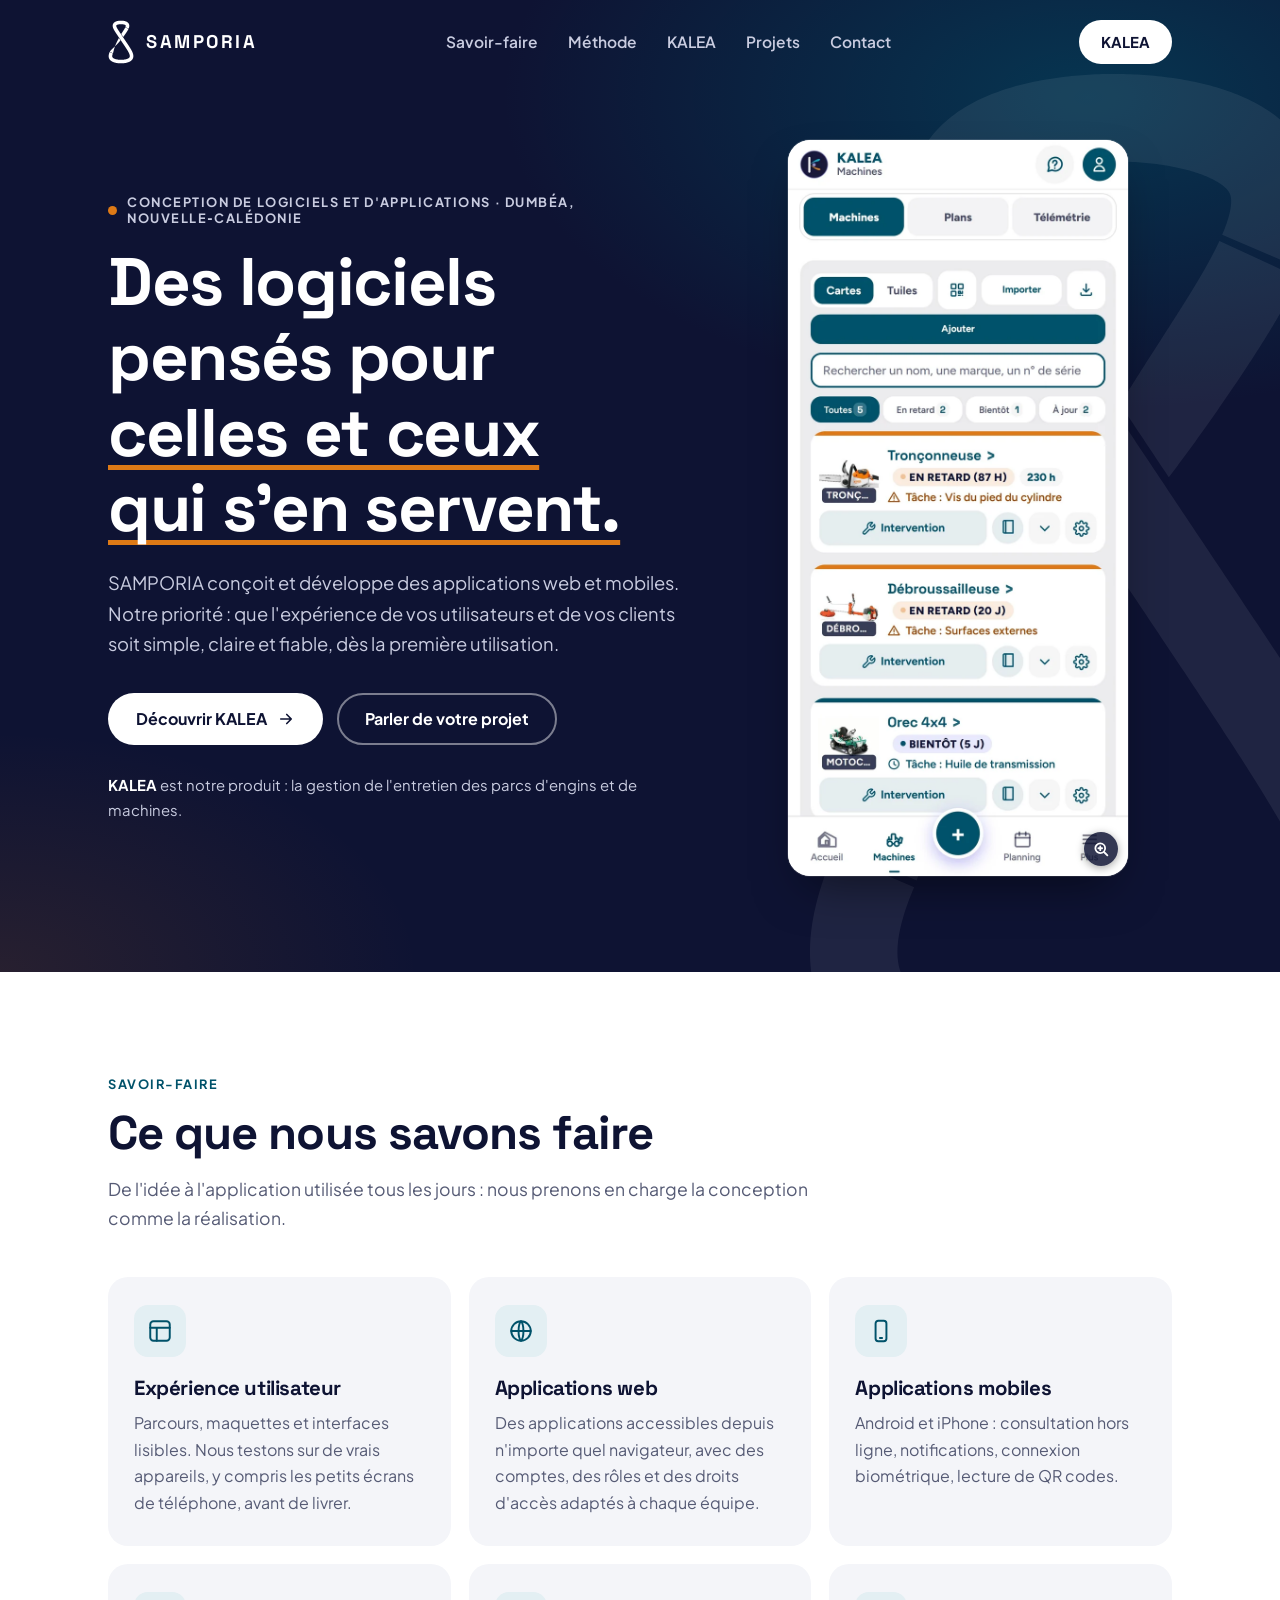
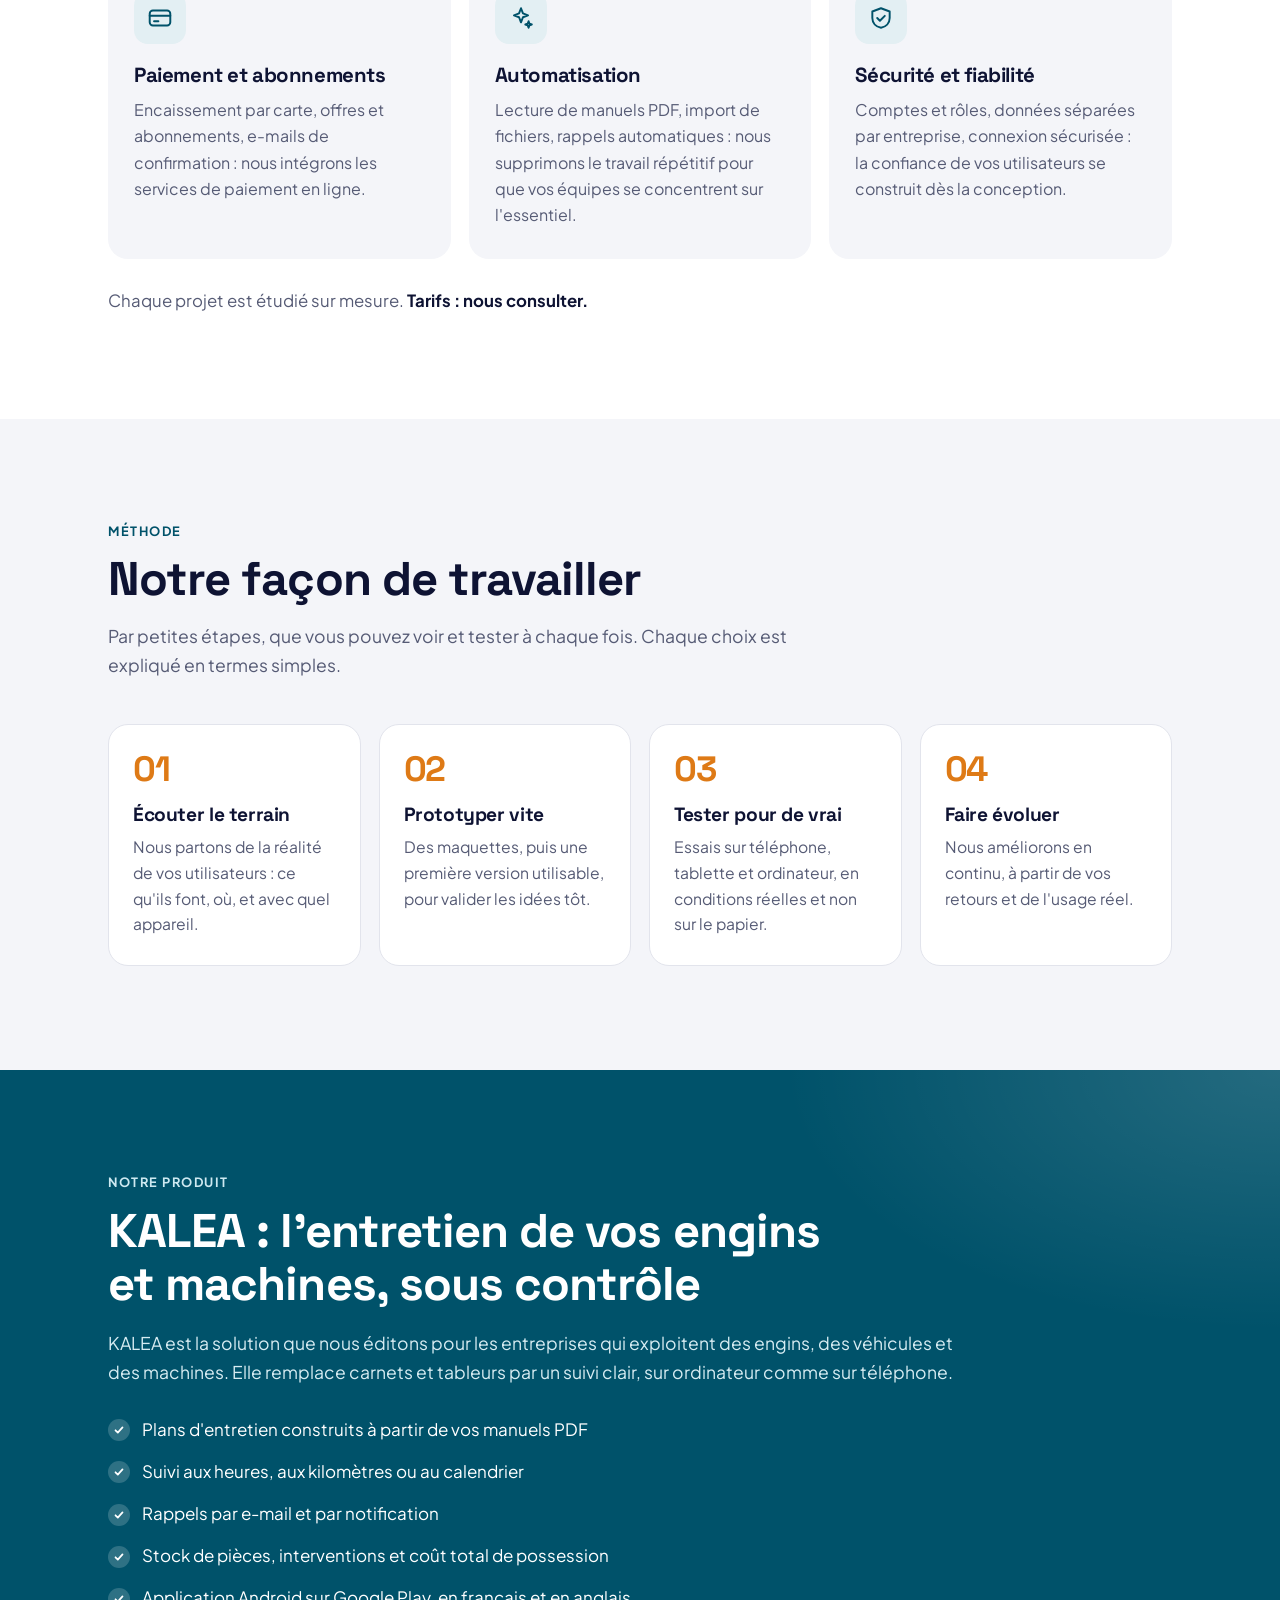
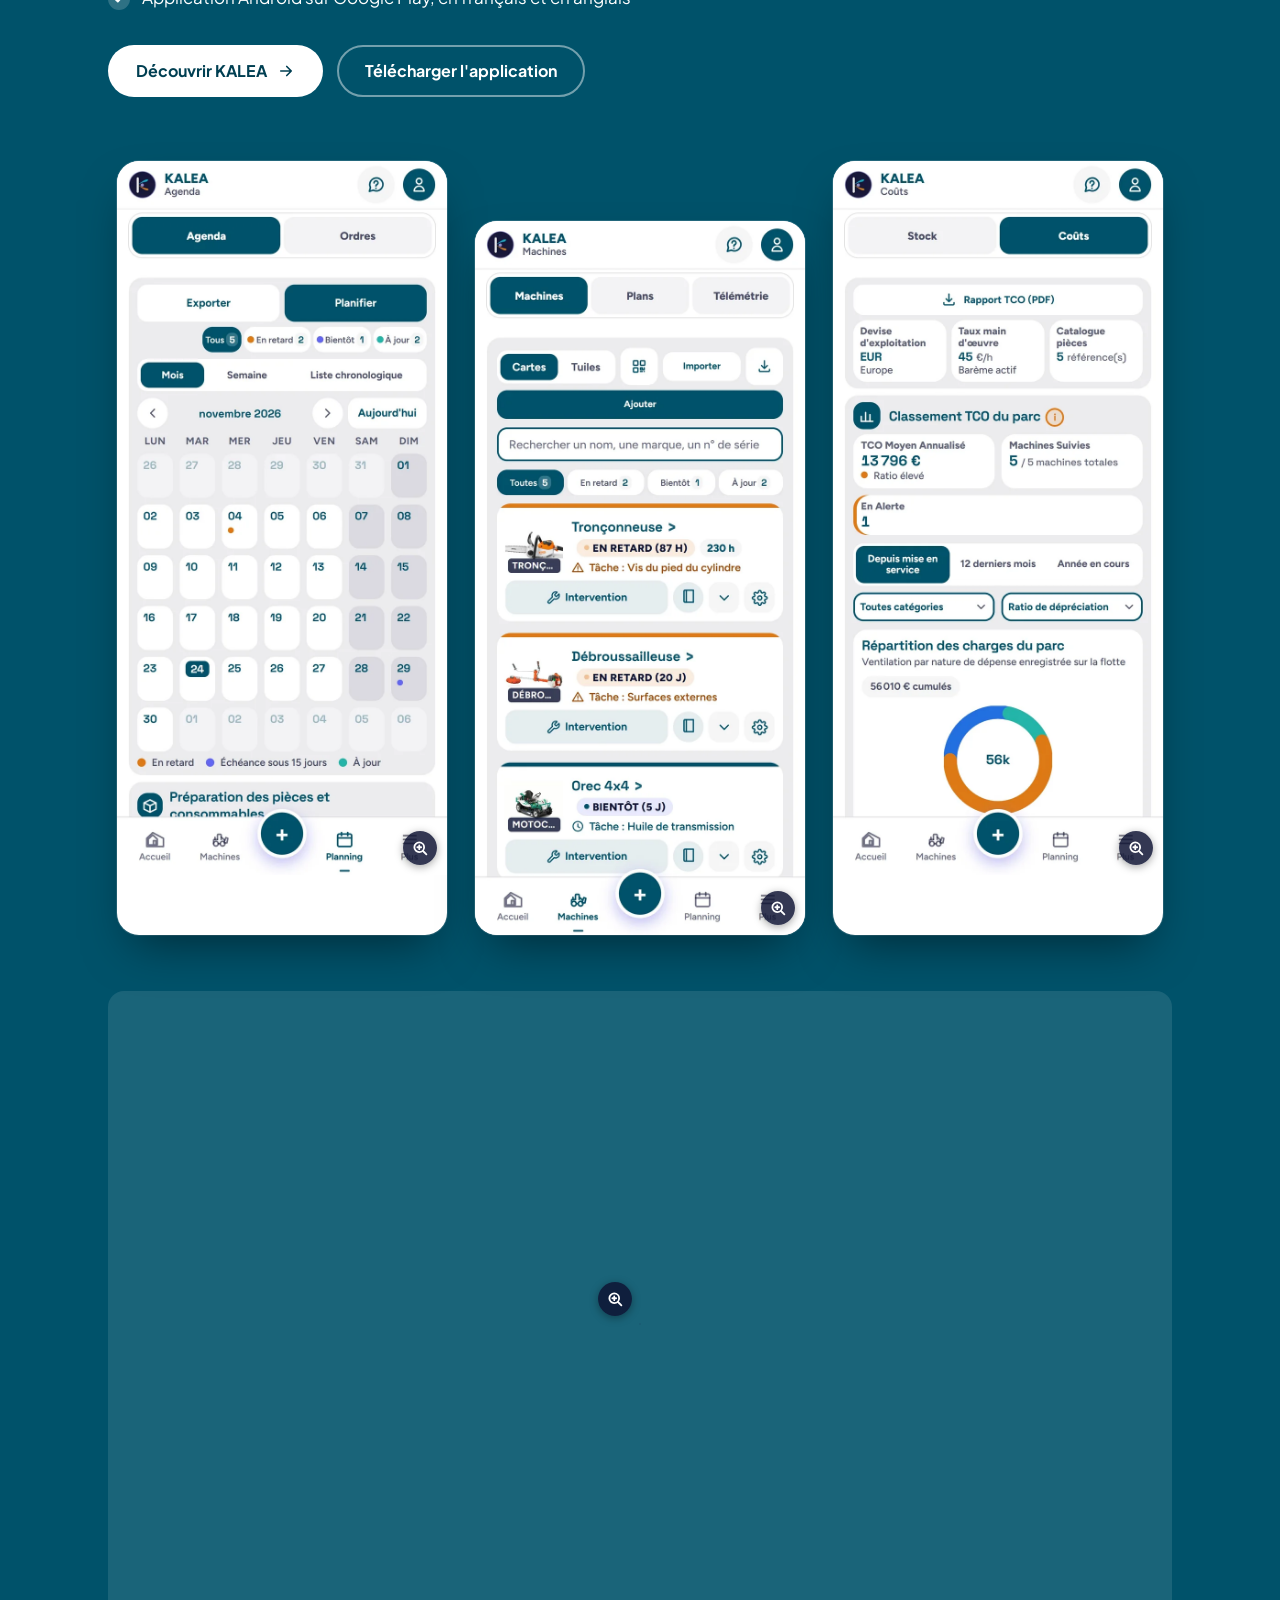
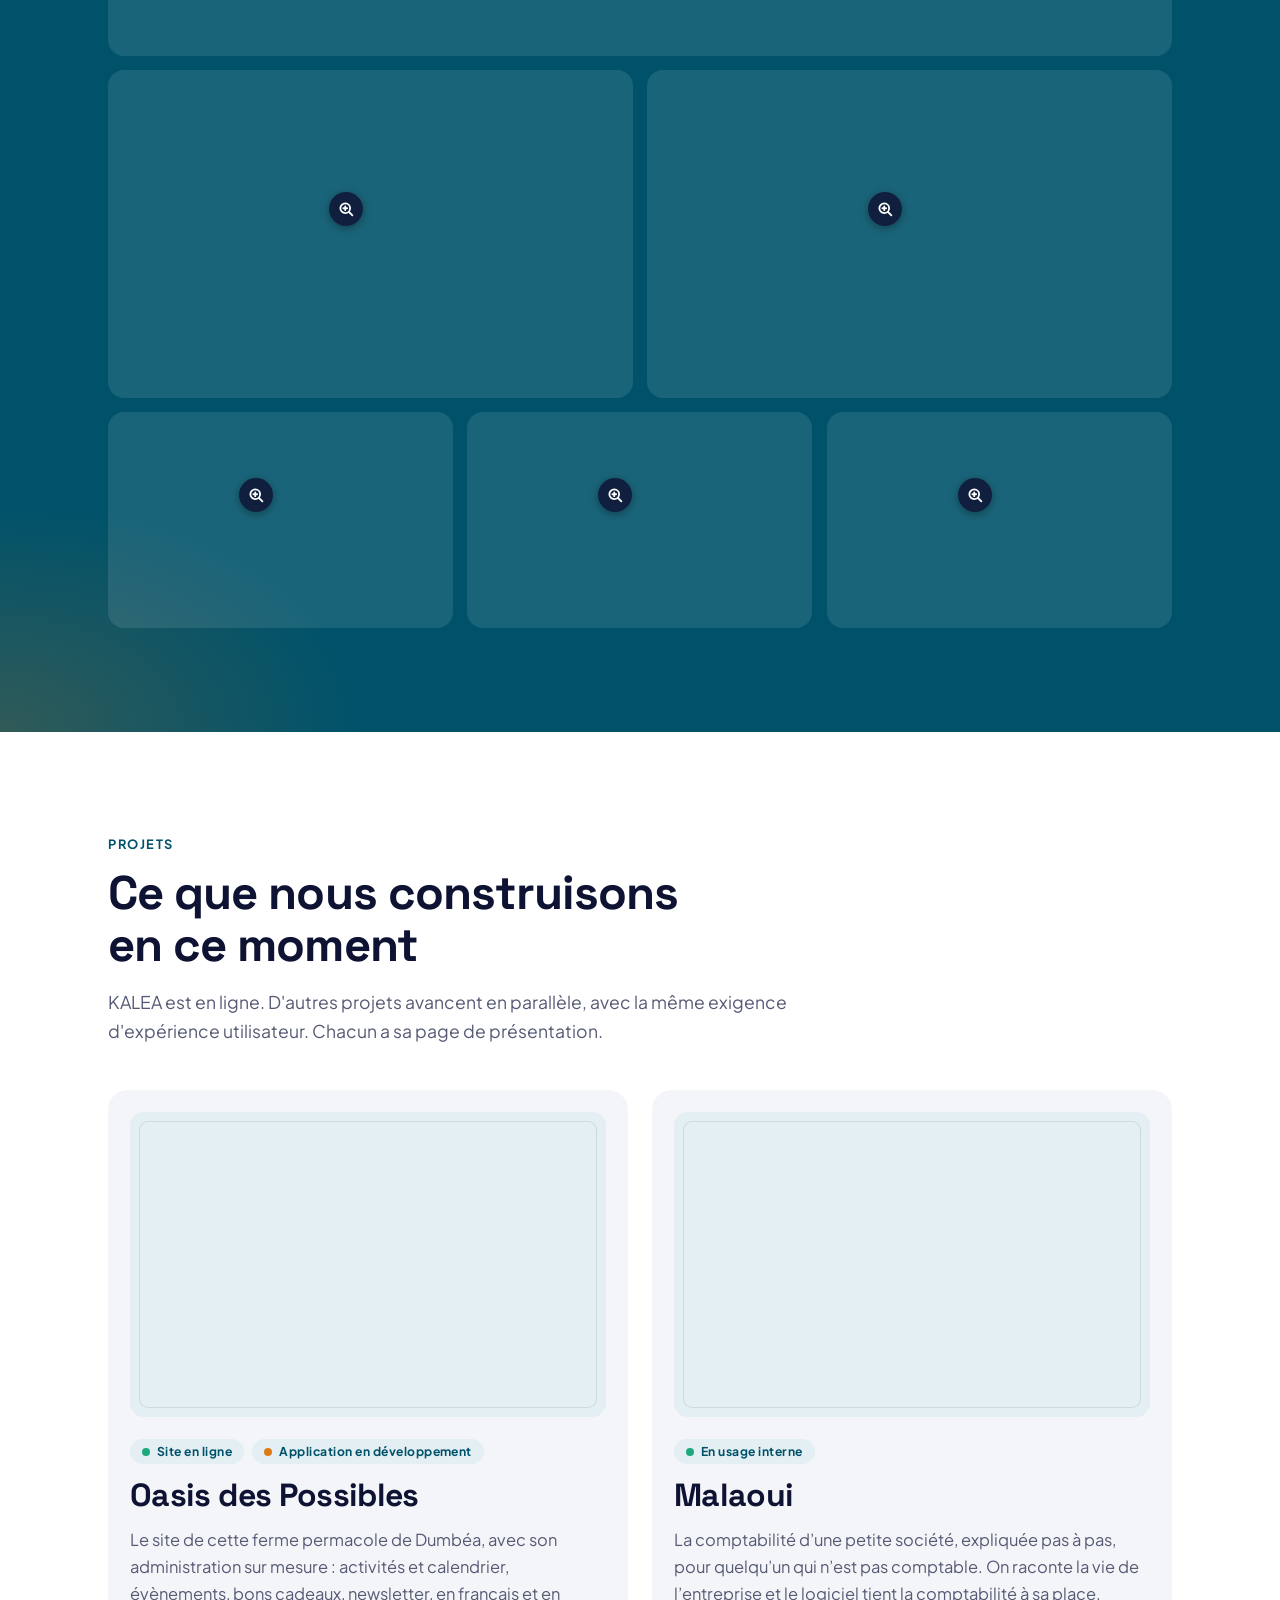
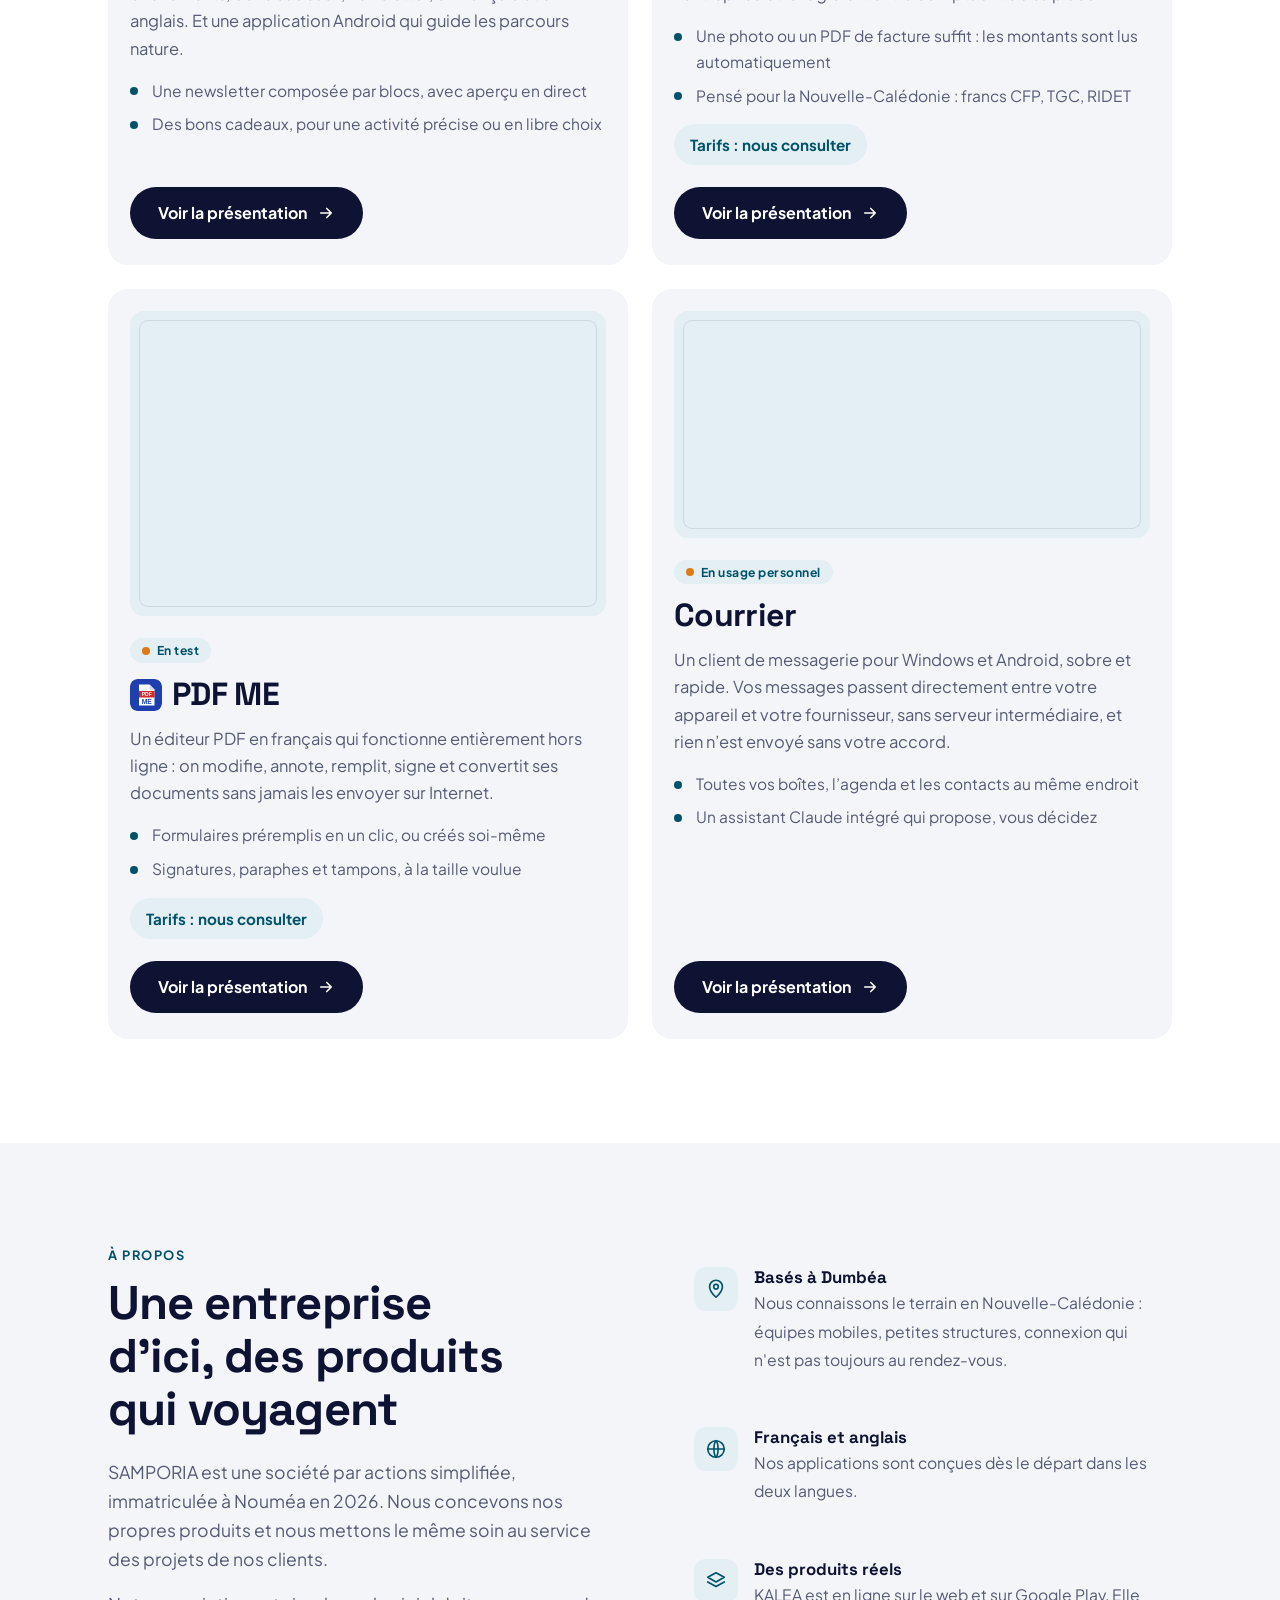
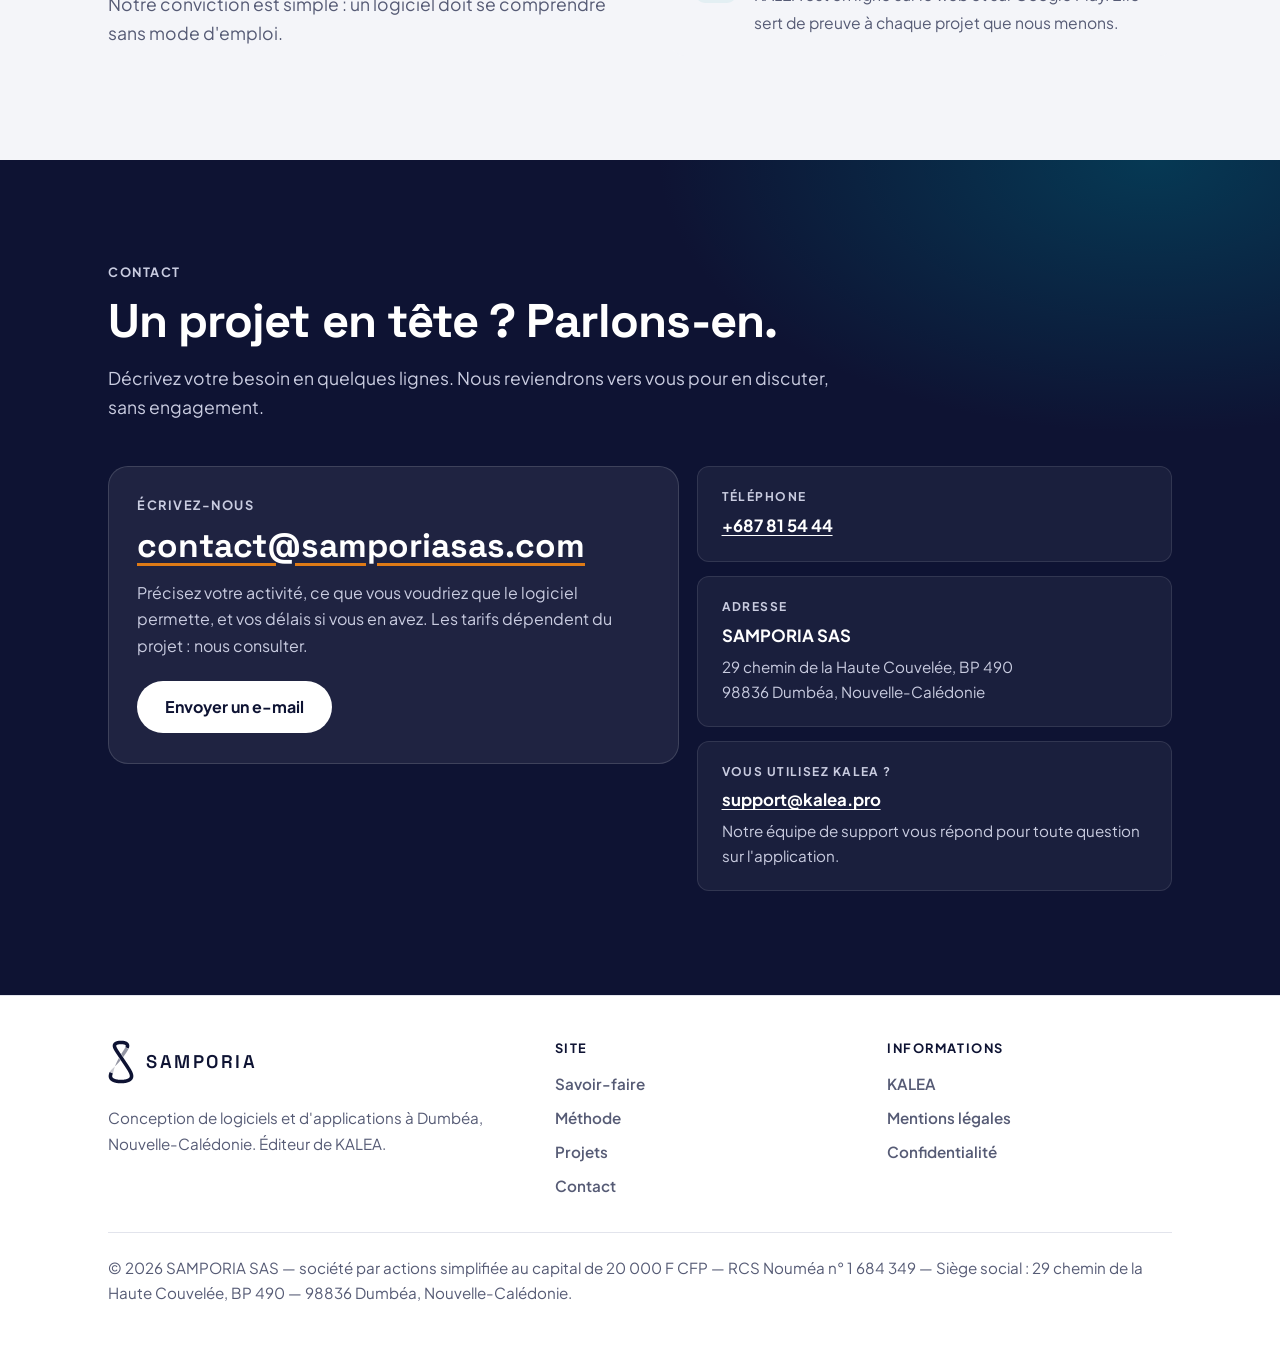
==== commit ce885757: "Une page de presentation par projet (Oasis, Malaoui, PDF ME, Courrier) et blocs a lien sur l'accueil" ====
--- a/index.html
+++ b/index.html
@@ -210,127 +210,48 @@
     <div class="section-head">
       <span class="kicker">Projets</span>
       <h2 id="t-projets">Ce que nous construisons en ce moment</h2>
-      <p>KALEA est en ligne. D'autres projets avancent en parallèle, avec la même exigence d'expérience utilisateur.</p>
-    </div>
-    <div class="projets">
-  <article class="projet" aria-labelledby="p-oasis">
-    <div class="projet-tete">
-      <div>
-        <div class="chips"><span class="chip live">Site en ligne</span><span class="chip wip">Application en développement</span></div>
-        <h3 id="p-oasis">Oasis des Possibles</h3>
-        <p>Le site de cette ferme permacole de Dumbéa, avec son administration sur mesure : activités et calendrier, évènements, bons cadeaux, newsletter, en français et en anglais. Et une application Android qui guide les parcours nature.</p>
-      </div>
-      <div>
-        <ul class="mini-list">
-          <li>Une newsletter composée par blocs, avec aperçu en direct</li>
-          <li>Une vidéo à la place de la photo d'une activité</li>
-          <li>Pour les groupes, une demande de devis plutôt qu'un calendrier</li>
-          <li>Des bons cadeaux, pour une activité précise ou en libre choix</li>
-        </ul>
-        <p class="more"><a href="https://www.oasisdespossibles.com/">Voir le site <svg width="16" height="16" viewBox="0 0 24 24" fill="none" stroke="currentColor" stroke-width="2.2" stroke-linecap="round" stroke-linejoin="round" aria-hidden="true"><path d="M5 12h14M13 6l6 6-6 6"/></svg></a></p>
-      </div>
-    </div>
-    <div class="bento">
-      <figure class="tile"><a class="zoom" href="img/galerie/grand/oasis-activite.webp" aria-label="Agrandir la capture : Fiche d'une activité du site de l'Oasis des Possibles, avec une vidéo de présentation"><img src="img/galerie/oasis-activite.webp" width="1500" height="938" loading="lazy" alt="Fiche d'une activité du site de l'Oasis des Possibles, avec une vidéo de présentation"></a></figure>
-      <figure class="tile"><a class="zoom" href="img/galerie/grand/oasis-accueil.webp" aria-label="Agrandir la capture : Page d'accueil du site de l'Oasis des Possibles"><img src="img/galerie/oasis-accueil.webp" width="1500" height="938" loading="lazy" alt="Page d'accueil du site de l'Oasis des Possibles"></a></figure>
-      <figure class="tile"><a class="zoom" href="img/galerie/grand/oasis-bon-cadeau.webp" aria-label="Agrandir la capture : Page des bons cadeaux de l'Oasis des Possibles : bon libre, place pour une activité ou un évènement"><img src="img/galerie/oasis-bon-cadeau.webp" width="1500" height="938" loading="lazy" alt="Page des bons cadeaux de l'Oasis des Possibles : bon libre, place pour une activité ou un évènement"></a></figure>
-      <figure class="tile"><a class="zoom" href="img/galerie/grand/oasis-liste.webp" aria-label="Agrandir la capture : Liste des activités de l'Oasis des Possibles, avec filtres"><img src="img/galerie/oasis-liste.webp" width="1500" height="938" loading="lazy" alt="Liste des activités de l'Oasis des Possibles, avec filtres"></a></figure>
-      <figure class="tile"><a class="zoom" href="img/galerie/grand/oasis-hebergement.webp" aria-label="Agrandir la capture : Page Hébergement du site de l'Oasis des Possibles"><img src="img/galerie/oasis-hebergement.webp" width="1500" height="938" loading="lazy" alt="Page Hébergement du site de l'Oasis des Possibles"></a></figure>
-      <figure class="tile"><a class="zoom" href="img/galerie/grand/oasis-newsletter.webp" aria-label="Agrandir la capture : Éditeur de newsletter de l'administration de l'Oasis, avec aperçu en direct"><img src="img/galerie/oasis-newsletter.webp" width="800" height="522" loading="lazy" alt="Éditeur de newsletter de l'administration de l'Oasis, avec aperçu en direct"></a></figure>
-    </div>
+      <p>KALEA est en ligne. D'autres projets avancent en parallèle, avec la même exigence d'expérience utilisateur. Chacun a sa page de présentation.</p>
+    </div>
+    <div class="pcartes">
+  <article class="pcarte" aria-labelledby="p-oasis">
+    <a class="pcarte-visuel" href="oasis/" tabindex="-1" aria-hidden="true"><img src="img/galerie/oasis-accueil.webp" width="1500" height="938" loading="lazy" alt="Page d’accueil du site de l’Oasis des Possibles"></a>
+    <div class="chips"><span class="chip live">Site en ligne</span><span class="chip wip">Application en développement</span></div>
+    <h3 id="p-oasis">Oasis des Possibles</h3>
+    <p>Le site de cette ferme permacole de Dumbéa, avec son administration sur mesure : activités et calendrier, évènements, bons cadeaux, newsletter, en français et en anglais. Et une application Android qui guide les parcours nature.</p>
+    <ul class="mini-list"><li>Une newsletter composée par blocs, avec aperçu en direct</li><li>Des bons cadeaux, pour une activité précise ou en libre choix</li></ul>
+    
+    <p class="pcarte-lien"><a class="btn btn-ink" href="oasis/" aria-label="Voir la présentation de Oasis des Possibles">Voir la présentation <svg width="18" height="18" viewBox="0 0 24 24" fill="none" stroke="currentColor" stroke-width="2.2" stroke-linecap="round" stroke-linejoin="round" aria-hidden="true"><path d="M5 12h14M13 6l6 6-6 6"/></svg></a></p>
   </article>
 
-  <article class="projet" aria-labelledby="p-malaoui">
-    <div class="projet-tete">
-      <div>
-        <div class="chips"><span class="chip live">En usage interne</span></div>
-        <h3 id="p-malaoui">Malaoui</h3>
-        <p>La comptabilité d'une petite société, expliquée pas à pas, pour quelqu'un qui n'est pas comptable. On raconte la vie de l'entreprise (un devis, un client qui paie, une facture reçue) et le logiciel tient la comptabilité à sa place.</p>
-        <p class="tarif">Tarifs : nous consulter</p>
-      </div>
-      <div>
-        <ul class="mini-list">
-          <li>Une photo ou un PDF de facture suffit : les montants sont lus automatiquement</li>
-          <li>Chaque mot technique est expliqué, chaque écran a son « Comment ça marche ? »</li>
-          <li>Pensé pour la Nouvelle-Calédonie : francs CFP, TGC, RIDET</li>
-          <li>Trésorerie sur 12 mois, avec une alerte avant de passer dans le rouge</li>
-        </ul>
-        <p class="note">Son nom vient du pic Malaoui, à Dumbéa. Conçu et utilisé par SAMPORIA. Un outil d'aide qui prépare les documents : il ne remplace pas un expert-comptable. Les captures montrent des données fictives.</p>
-      </div>
-    </div>
-    <div class="bento ">
-      <figure class="tile"><a class="zoom" href="img/galerie/grand/malaoui-accueil.webp" aria-label="Agrandir la capture : Tableau de bord de Malaoui : actions rapides, chiffres clés, liste « À faire » et trésorerie (données fictives)"><img src="img/galerie/malaoui-accueil.webp" width="1500" height="938" loading="lazy" alt="Tableau de bord de Malaoui : actions rapides, chiffres clés, liste « À faire » et trésorerie (données fictives)"></a></figure>
-      <figure class="tile"><a class="zoom" href="img/galerie/grand/malaoui-depense.webp" aria-label="Agrandir la capture : Saisie d'une dépense dans Malaoui : les informations de la facture jointe sont lues automatiquement (données fictives)"><img src="img/galerie/malaoui-depense.webp" width="1440" height="900" loading="lazy" alt="Saisie d'une dépense dans Malaoui : les informations de la facture jointe sont lues automatiquement (données fictives)"></a></figure>
-      <figure class="tile"><a class="zoom" href="img/galerie/grand/malaoui-factures.webp" aria-label="Agrandir la capture : Liste des factures de Malaoui, avec les retards de paiement (données fictives)"><img src="img/galerie/malaoui-factures.webp" width="1500" height="938" loading="lazy" alt="Liste des factures de Malaoui, avec les retards de paiement (données fictives)"></a></figure>
-      <figure class="tile"><a class="zoom" href="img/galerie/grand/malaoui-tresorerie.webp" aria-label="Agrandir la capture : Trésorerie prévisionnelle de Malaoui sur 12 mois (données fictives)"><img src="img/galerie/malaoui-tresorerie.webp" width="1500" height="938" loading="lazy" alt="Trésorerie prévisionnelle de Malaoui sur 12 mois (données fictives)"></a></figure>
-      <figure class="tile"><a class="zoom" href="img/galerie/grand/malaoui-tgc.webp" aria-label="Agrandir la capture : Déclaration de TGC précalculée dans Malaoui (données fictives)"><img src="img/galerie/malaoui-tgc.webp" width="1500" height="938" loading="lazy" alt="Déclaration de TGC précalculée dans Malaoui (données fictives)"></a></figure>
-      <figure class="tile"><a class="zoom" href="img/galerie/grand/malaoui-bilan.webp" aria-label="Agrandir la capture : Bilan et compte de résultat de Malaoui avec un paragraphe « En clair » (données fictives)"><img src="img/galerie/malaoui-bilan.webp" width="1500" height="938" loading="lazy" alt="Bilan et compte de résultat de Malaoui avec un paragraphe « En clair » (données fictives)"></a></figure>
-    </div>
-    <div class="phones phones-s">
-        <figure class="shot"><a class="zoom" href="img/galerie/grand/malaoui-m-accueil.webp" aria-label="Agrandir la capture : Malaoui sur téléphone : tableau de bord (données fictives)"><img src="img/galerie/malaoui-m-accueil.webp" width="720" height="1558" loading="lazy" alt="Malaoui sur téléphone : tableau de bord (données fictives)"></a></figure>
-        <figure class="shot"><a class="zoom" href="img/galerie/grand/malaoui-m-factures.webp" aria-label="Agrandir la capture : Malaoui sur téléphone : factures (données fictives)"><img src="img/galerie/malaoui-m-factures.webp" width="720" height="1558" loading="lazy" alt="Malaoui sur téléphone : factures (données fictives)"></a></figure>
-        <figure class="shot"><a class="zoom" href="img/galerie/grand/malaoui-m-tresorerie.webp" aria-label="Agrandir la capture : Malaoui sur téléphone : trésorerie prévisionnelle (données fictives)"><img src="img/galerie/malaoui-m-tresorerie.webp" width="720" height="1558" loading="lazy" alt="Malaoui sur téléphone : trésorerie prévisionnelle (données fictives)"></a></figure>
-    </div>
+  <article class="pcarte" aria-labelledby="p-malaoui">
+    <a class="pcarte-visuel" href="malaoui/" tabindex="-1" aria-hidden="true"><img src="img/galerie/malaoui-accueil.webp" width="1500" height="938" loading="lazy" alt="Tableau de bord de Malaoui (données fictives)"></a>
+    <div class="chips"><span class="chip live">En usage interne</span></div>
+    <h3 id="p-malaoui">Malaoui</h3>
+    <p>La comptabilité d’une petite société, expliquée pas à pas, pour quelqu’un qui n’est pas comptable. On raconte la vie de l’entreprise et le logiciel tient la comptabilité à sa place.</p>
+    <ul class="mini-list"><li>Une photo ou un PDF de facture suffit : les montants sont lus automatiquement</li><li>Pensé pour la Nouvelle-Calédonie : francs CFP, TGC, RIDET</li></ul>
+    <p class="tarif">Tarifs : nous consulter</p>
+    <p class="pcarte-lien"><a class="btn btn-ink" href="malaoui/" aria-label="Voir la présentation de Malaoui">Voir la présentation <svg width="18" height="18" viewBox="0 0 24 24" fill="none" stroke="currentColor" stroke-width="2.2" stroke-linecap="round" stroke-linejoin="round" aria-hidden="true"><path d="M5 12h14M13 6l6 6-6 6"/></svg></a></p>
   </article>
 
-  <article class="projet" aria-labelledby="p-pdfme">
-    <div class="projet-tete">
-      <div>
-        <div class="chips"><span class="chip wip">En test</span></div>
-        <h3 id="p-pdfme"><img class="proj-icon" src="img/pdfme-logo.svg" width="32" height="32" alt="">PDF ME</h3>
-        <p>Un éditeur PDF en français qui fonctionne entièrement hors ligne : on modifie, annote, remplit, signe et convertit ses documents sans jamais les envoyer sur Internet.</p>
-        <p class="tarif">Tarifs : nous consulter</p>
-      </div>
-      <div>
-        <ul class="mini-list">
-          <li>Formulaires préremplis en un clic, ou créés soi-même</li>
-          <li>Signatures, paraphes et tampons, à la taille voulue</li>
-          <li>Compression et conversion en Word ou en images</li>
-          <li>Plusieurs documents en onglets, mode sombre automatique</li>
-        </ul>
-      </div>
-    </div>
-    <div class="bento ">
-      <figure class="tile"><a class="zoom" href="img/galerie/grand/pdfme-annoter.webp" aria-label="Agrandir la capture : PDF ME : un compte rendu de réunion annoté avec une ellipse rouge, un tampon et une signature"><img src="img/galerie/pdfme-annoter.webp" width="1500" height="938" loading="lazy" alt="PDF ME : un compte rendu de réunion annoté avec une ellipse rouge, un tampon et une signature"></a></figure>
-      <figure class="tile"><a class="zoom" href="img/galerie/grand/pdfme-formulaire.webp" aria-label="Agrandir la capture : PDF ME : formulaire prérempli avec le profil « Informations personnelles »"><img src="img/galerie/pdfme-formulaire.webp" width="1500" height="938" loading="lazy" alt="PDF ME : formulaire prérempli avec le profil « Informations personnelles »"></a></figure>
-      <figure class="tile"><a class="zoom" href="img/galerie/grand/pdfme-alignement.webp" aria-label="Agrandir la capture : PDF ME : création d'un formulaire, avec grille et outils d'alignement"><img src="img/galerie/pdfme-alignement.webp" width="1500" height="938" loading="lazy" alt="PDF ME : création d'un formulaire, avec grille et outils d'alignement"></a></figure>
-      <figure class="tile"><a class="zoom" href="img/galerie/grand/pdfme-signatures.webp" aria-label="Agrandir la capture : PDF ME : réglages des signatures, avec la taille en millimètres et un tampon associé"><img src="img/galerie/pdfme-signatures.webp" width="1500" height="938" loading="lazy" alt="PDF ME : réglages des signatures, avec la taille en millimètres et un tampon associé"></a></figure>
-      <figure class="tile"><a class="zoom" href="img/galerie/grand/pdfme-compression.webp" aria-label="Agrandir la capture : PDF ME : compression d'un PDF en quatre niveaux"><img src="img/galerie/pdfme-compression.webp" width="1500" height="938" loading="lazy" alt="PDF ME : compression d'un PDF en quatre niveaux"></a></figure>
-      <figure class="tile"><a class="zoom" href="img/galerie/grand/pdfme-sombre.webp" aria-label="Agrandir la capture : PDF ME en mode sombre"><img src="img/galerie/pdfme-sombre.webp" width="1500" height="938" loading="lazy" alt="PDF ME en mode sombre"></a></figure>
-    </div>
+  <article class="pcarte" aria-labelledby="p-pdfme">
+    <a class="pcarte-visuel" href="pdf-me/" tabindex="-1" aria-hidden="true"><img src="img/galerie/pdfme-annoter.webp" width="1500" height="938" loading="lazy" alt="PDF ME : un compte rendu de réunion annoté, avec un tampon et une signature"></a>
+    <div class="chips"><span class="chip wip">En test</span></div>
+    <h3 id="p-pdfme"><img class="proj-icon" src="img/pdfme-logo.svg" width="32" height="32" alt="">PDF ME</h3>
+    <p>Un éditeur PDF en français qui fonctionne entièrement hors ligne : on modifie, annote, remplit, signe et convertit ses documents sans jamais les envoyer sur Internet.</p>
+    <ul class="mini-list"><li>Formulaires préremplis en un clic, ou créés soi-même</li><li>Signatures, paraphes et tampons, à la taille voulue</li></ul>
+    <p class="tarif">Tarifs : nous consulter</p>
+    <p class="pcarte-lien"><a class="btn btn-ink" href="pdf-me/" aria-label="Voir la présentation de PDF ME">Voir la présentation <svg width="18" height="18" viewBox="0 0 24 24" fill="none" stroke="currentColor" stroke-width="2.2" stroke-linecap="round" stroke-linejoin="round" aria-hidden="true"><path d="M5 12h14M13 6l6 6-6 6"/></svg></a></p>
   </article>
 
-  <article class="projet" aria-labelledby="p-courrier">
-    <div class="projet-tete">
-      <div>
-        <div class="chips"><span class="chip wip">En usage personnel</span></div>
-        <h3 id="p-courrier">Courrier</h3>
-        <p>Un client de messagerie pour Windows et Android, sobre et rapide. Vos messages passent directement entre votre appareil et votre fournisseur, sans serveur intermédiaire, et rien n'est envoyé sans votre accord.</p>
-      </div>
-      <div>
-        <ul class="mini-list">
-          <li>Toutes vos boîtes, l'agenda et les contacts au même endroit</li>
-          <li>Un assistant Claude intégré qui propose, vous décidez</li>
-          <li>L'historique des échanges en chronologie</li>
-          <li>Un agenda où l'on choisit une plage à la souris ou au doigt</li>
-        </ul>
-      </div>
-    </div>
-    <div class="bento ">
-      <figure class="tile"><a class="zoom" href="img/galerie/grand/courrier-boite.webp" aria-label="Agrandir la capture : Courrier sur ordinateur : boîte de réception de plusieurs comptes, message ouvert et panneau de l'assistant"><img src="img/galerie/courrier-boite.webp" width="800" height="478" loading="lazy" alt="Courrier sur ordinateur : boîte de réception de plusieurs comptes, message ouvert et panneau de l'assistant"></a></figure>
-      <figure class="tile"><a class="zoom" href="img/galerie/grand/courrier-claude.webp" aria-label="Agrandir la capture : Courrier : l'assistant propose de résumer ou de trier la boîte"><img src="img/galerie/courrier-claude.webp" width="800" height="477" loading="lazy" alt="Courrier : l'assistant propose de résumer ou de trier la boîte"></a></figure>
-      <figure class="tile"><a class="zoom" href="img/galerie/grand/courrier-redaction.webp" aria-label="Agrandir la capture : Courrier : rédaction d'une réponse avec l'historique des échanges en chronologie"><img src="img/galerie/courrier-redaction.webp" width="800" height="477" loading="lazy" alt="Courrier : rédaction d'une réponse avec l'historique des échanges en chronologie"></a></figure>
-      <figure class="tile"><a class="zoom" href="img/galerie/grand/courrier-evenement.webp" aria-label="Agrandir la capture : Courrier : création d'un évènement avec lien de visio et invités"><img src="img/galerie/courrier-evenement.webp" width="800" height="477" loading="lazy" alt="Courrier : création d'un évènement avec lien de visio et invités"></a></figure>
-      <figure class="tile"><a class="zoom" href="img/galerie/grand/courrier-agenda.webp" aria-label="Agrandir la capture : Courrier : agenda de la semaine"><img src="img/galerie/courrier-agenda.webp" width="800" height="477" loading="lazy" alt="Courrier : agenda de la semaine"></a></figure>
-      <figure class="tile"><a class="zoom" href="img/galerie/grand/courrier-contacts.webp" aria-label="Agrandir la capture : Courrier : fiche d'un contact et derniers échanges"><img src="img/galerie/courrier-contacts.webp" width="800" height="477" loading="lazy" alt="Courrier : fiche d'un contact et derniers échanges"></a></figure>
-    </div>
-    <div class="phones phones-s">
-        <figure class="shot"><a class="zoom" href="img/galerie/grand/courrier-m-boite.webp" aria-label="Agrandir la capture : Courrier sur téléphone : liste des messages avec filtres"><img src="img/galerie/courrier-m-boite.webp" width="488" height="1055" loading="lazy" alt="Courrier sur téléphone : liste des messages avec filtres"></a></figure>
-        <figure class="shot"><a class="zoom" href="img/galerie/grand/courrier-m-dossiers.webp" aria-label="Agrandir la capture : Courrier sur téléphone : feuille des dossiers"><img src="img/galerie/courrier-m-dossiers.webp" width="488" height="1055" loading="lazy" alt="Courrier sur téléphone : feuille des dossiers"></a></figure>
-        <figure class="shot"><a class="zoom" href="img/galerie/grand/courrier-m-agenda.webp" aria-label="Agrandir la capture : Courrier sur téléphone : agenda du jour"><img src="img/galerie/courrier-m-agenda.webp" width="488" height="1055" loading="lazy" alt="Courrier sur téléphone : agenda du jour"></a></figure>
-    </div>
+  <article class="pcarte" aria-labelledby="p-courrier">
+    <a class="pcarte-visuel" href="courrier/presentation.html" tabindex="-1" aria-hidden="true"><img src="courrier/captures/01-pc-boite-de-reception.jpg" width="1568" height="710" loading="lazy" alt="Courrier sur ordinateur : boîte de réception de plusieurs comptes, message ouvert avec le résumé de Claude"></a>
+    <div class="chips"><span class="chip wip">En usage personnel</span></div>
+    <h3 id="p-courrier">Courrier</h3>
+    <p>Un client de messagerie pour Windows et Android, sobre et rapide. Vos messages passent directement entre votre appareil et votre fournisseur, sans serveur intermédiaire, et rien n’est envoyé sans votre accord.</p>
+    <ul class="mini-list"><li>Toutes vos boîtes, l’agenda et les contacts au même endroit</li><li>Un assistant Claude intégré qui propose, vous décidez</li></ul>
+    
+    <p class="pcarte-lien"><a class="btn btn-ink" href="courrier/presentation.html" aria-label="Voir la présentation de Courrier">Voir la présentation <svg width="18" height="18" viewBox="0 0 24 24" fill="none" stroke="currentColor" stroke-width="2.2" stroke-linecap="round" stroke-linejoin="round" aria-hidden="true"><path d="M5 12h14M13 6l6 6-6 6"/></svg></a></p>
   </article>
-
     </div>
   </div>
 </section>
--- a/style.css
+++ b/style.css
@@ -348,3 +348,50 @@
   .lb-scene{gap:4px;padding:0 4px}
   .lb-boutons button{padding:0 14px}
 }
+
+/* ============================================================
+   PAGES DE PRÉSENTATION DES PROJETS (une page par application ou site)
+   Générées par outils/generer-projets.mjs
+   ============================================================ */
+.pp-head{padding-bottom:84px}
+.pp-intro{padding-top:20px;max-width:50rem}
+.pp-intro .chips{margin-bottom:18px}
+.pp-intro .chip{background:rgba(255,255,255,.14);color:#fff}
+.pp-intro h1{display:flex;align-items:center;gap:14px;font-size:clamp(2.3rem,1.4rem + 3.4vw,3.8rem);color:#fff;margin-bottom:16px}
+.pp-intro .lead{color:var(--on-ink-soft);font-size:1.15rem;max-width:44rem}
+.pp-intro .tarif{background:rgba(255,255,255,.14);color:#fff!important;margin-top:20px!important}
+.pp-points{display:grid;gap:8px;margin-top:22px}
+.pp-points li{position:relative;padding-left:22px;color:var(--on-ink-soft);font-size:1rem}
+.pp-points li::before{content:"";position:absolute;left:0;top:.62em;width:8px;height:8px;border-radius:50%;background:var(--orange)}
+.pp-cta{display:flex;flex-wrap:wrap;gap:12px;margin-top:28px}
+.pp-hero-fig{position:relative;margin-top:-56px}
+.pp-fig{margin:0;padding:10px;border-radius:var(--radius);background:var(--tint)}
+.pp-hero-fig .pp-fig{box-shadow:var(--shadow)}
+.pp-fig .zoom{border-radius:10px}
+.pp-fig img{width:100%;height:auto;border-radius:10px;box-shadow:0 0 0 1px rgba(14,19,51,.1)}
+.pp-sec{margin-top:76px}
+.pp-sec h2{font-size:clamp(1.5rem,1.1rem + 1.4vw,2.1rem);margin-bottom:10px}
+.pp-sec>p{color:var(--muted);max-width:46rem;margin-bottom:26px}
+.pp-figs.duo{display:grid;gap:16px;grid-template-columns:repeat(2,minmax(0,1fr))}
+@media (max-width:760px){.pp-figs.duo{grid-template-columns:minmax(0,1fr)}}
+.pp-sec .phones{margin-top:0}
+.pp-savoir ul{display:grid;gap:10px;max-width:46rem}
+.pp-savoir li{position:relative;padding-left:22px;color:var(--muted)}
+.pp-savoir li::before{content:"";position:absolute;left:0;top:.62em;width:8px;height:8px;border-radius:50%;background:var(--link)}
+.pp-autres{margin-top:76px;padding-top:30px;border-top:1px solid var(--line)}
+.pp-autres h2{font:700 .8rem/1.3 var(--font-body);letter-spacing:.12em;text-transform:uppercase;margin-bottom:14px}
+.pp-autres ul{display:flex;flex-wrap:wrap;gap:10px}
+.pp-autres a{display:inline-flex;align-items:center;min-height:44px;padding:0 20px;border-radius:999px;background:var(--tint);color:var(--link);font-weight:700;text-decoration:none}
+.pp-autres a:hover{text-decoration:underline}
+.pp ~ .foot{margin-top:72px}
+
+/* ----- Accueil : un bloc par projet, avec un lien vers sa page ----- */
+.pcartes{display:grid;gap:24px;grid-template-columns:repeat(auto-fit,minmax(min(100%,420px),1fr))}
+.pcarte{display:flex;flex-direction:column;min-width:0;background:var(--card);border-radius:var(--radius);padding:22px 22px 26px}
+.pcarte-visuel{display:block;border-radius:14px;overflow:hidden;background:var(--tint);padding:10px;margin-bottom:22px}
+.pcarte-visuel img{width:100%;height:auto;border-radius:8px;box-shadow:0 0 0 1px rgba(14,19,51,.1)}
+.pcarte h3{font-size:clamp(1.5rem,1.1rem + 1.3vw,2rem)}
+.pcarte p{margin-top:12px;color:var(--muted);font-size:1.03rem}
+.pcarte .mini-list{margin-top:16px}
+.pcarte .pcarte-lien{margin-top:auto;padding-top:22px}
+.pcarte .tarif{align-self:flex-start}
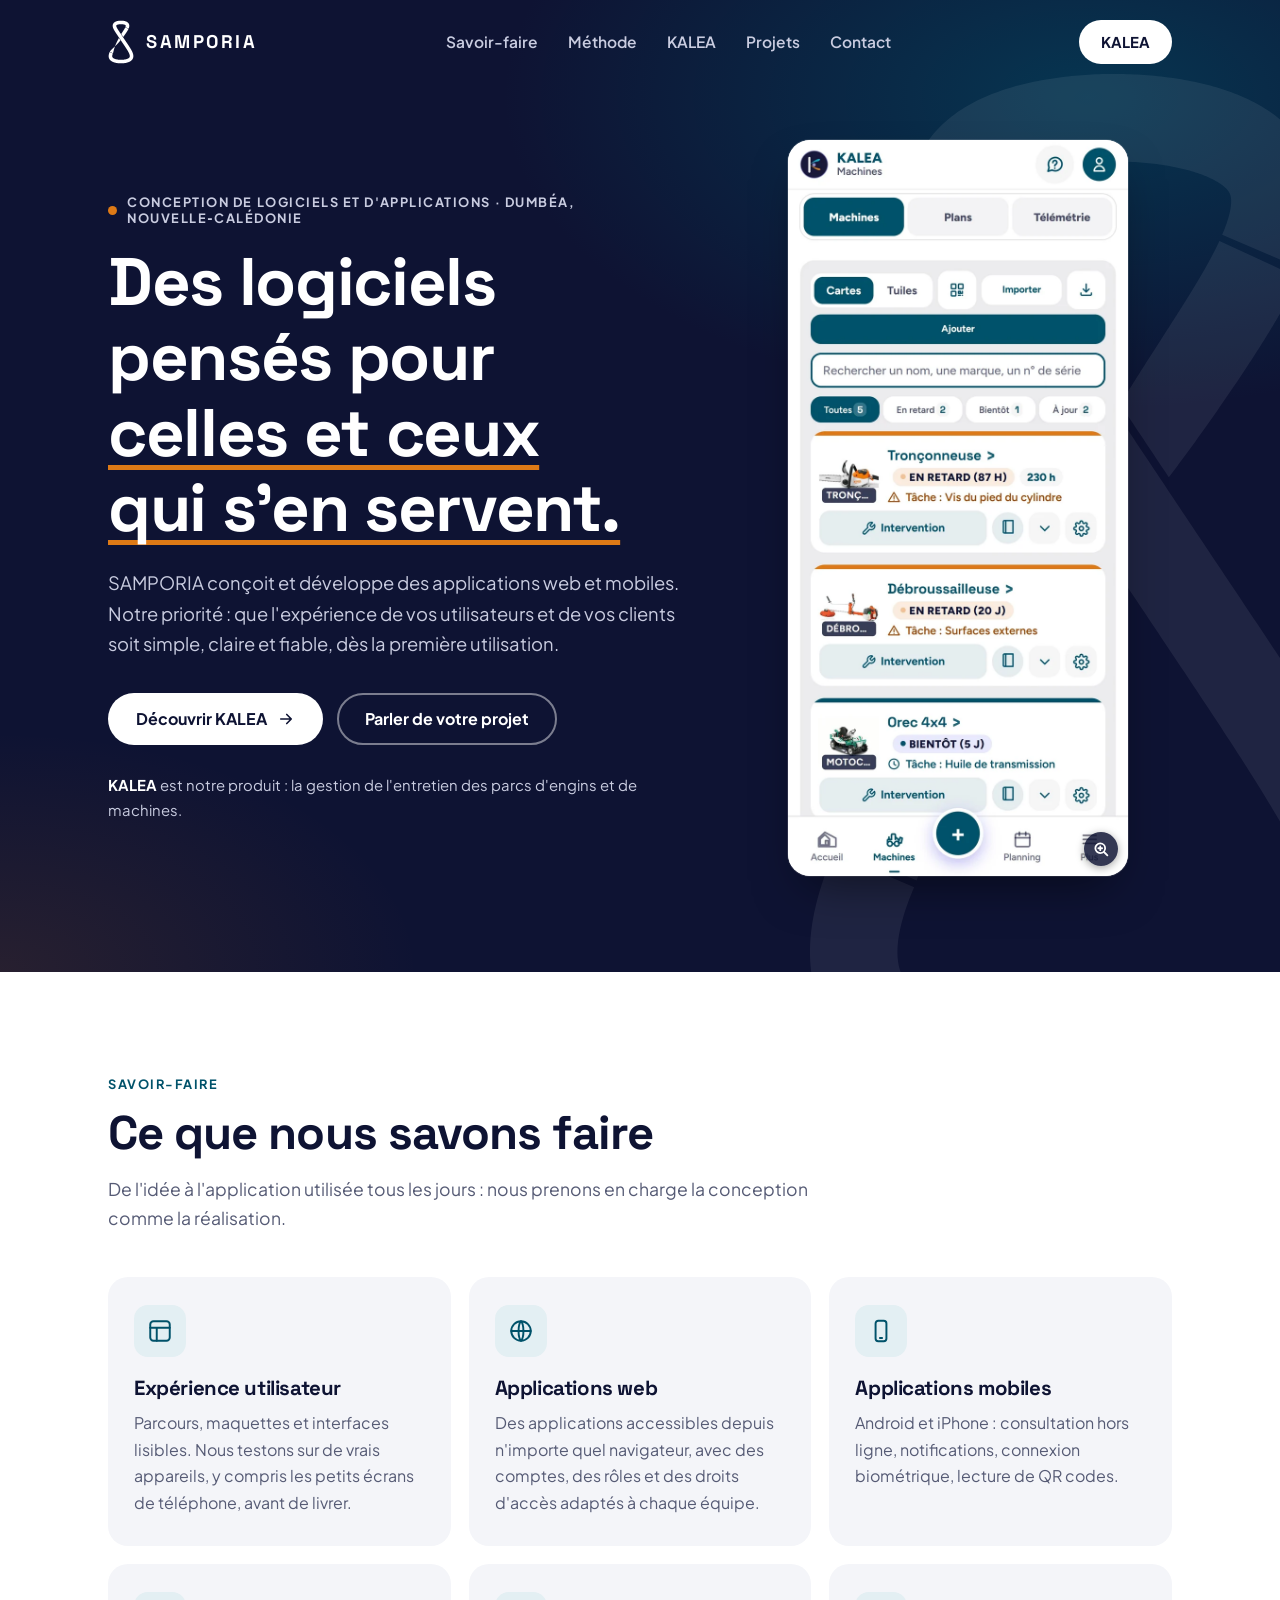
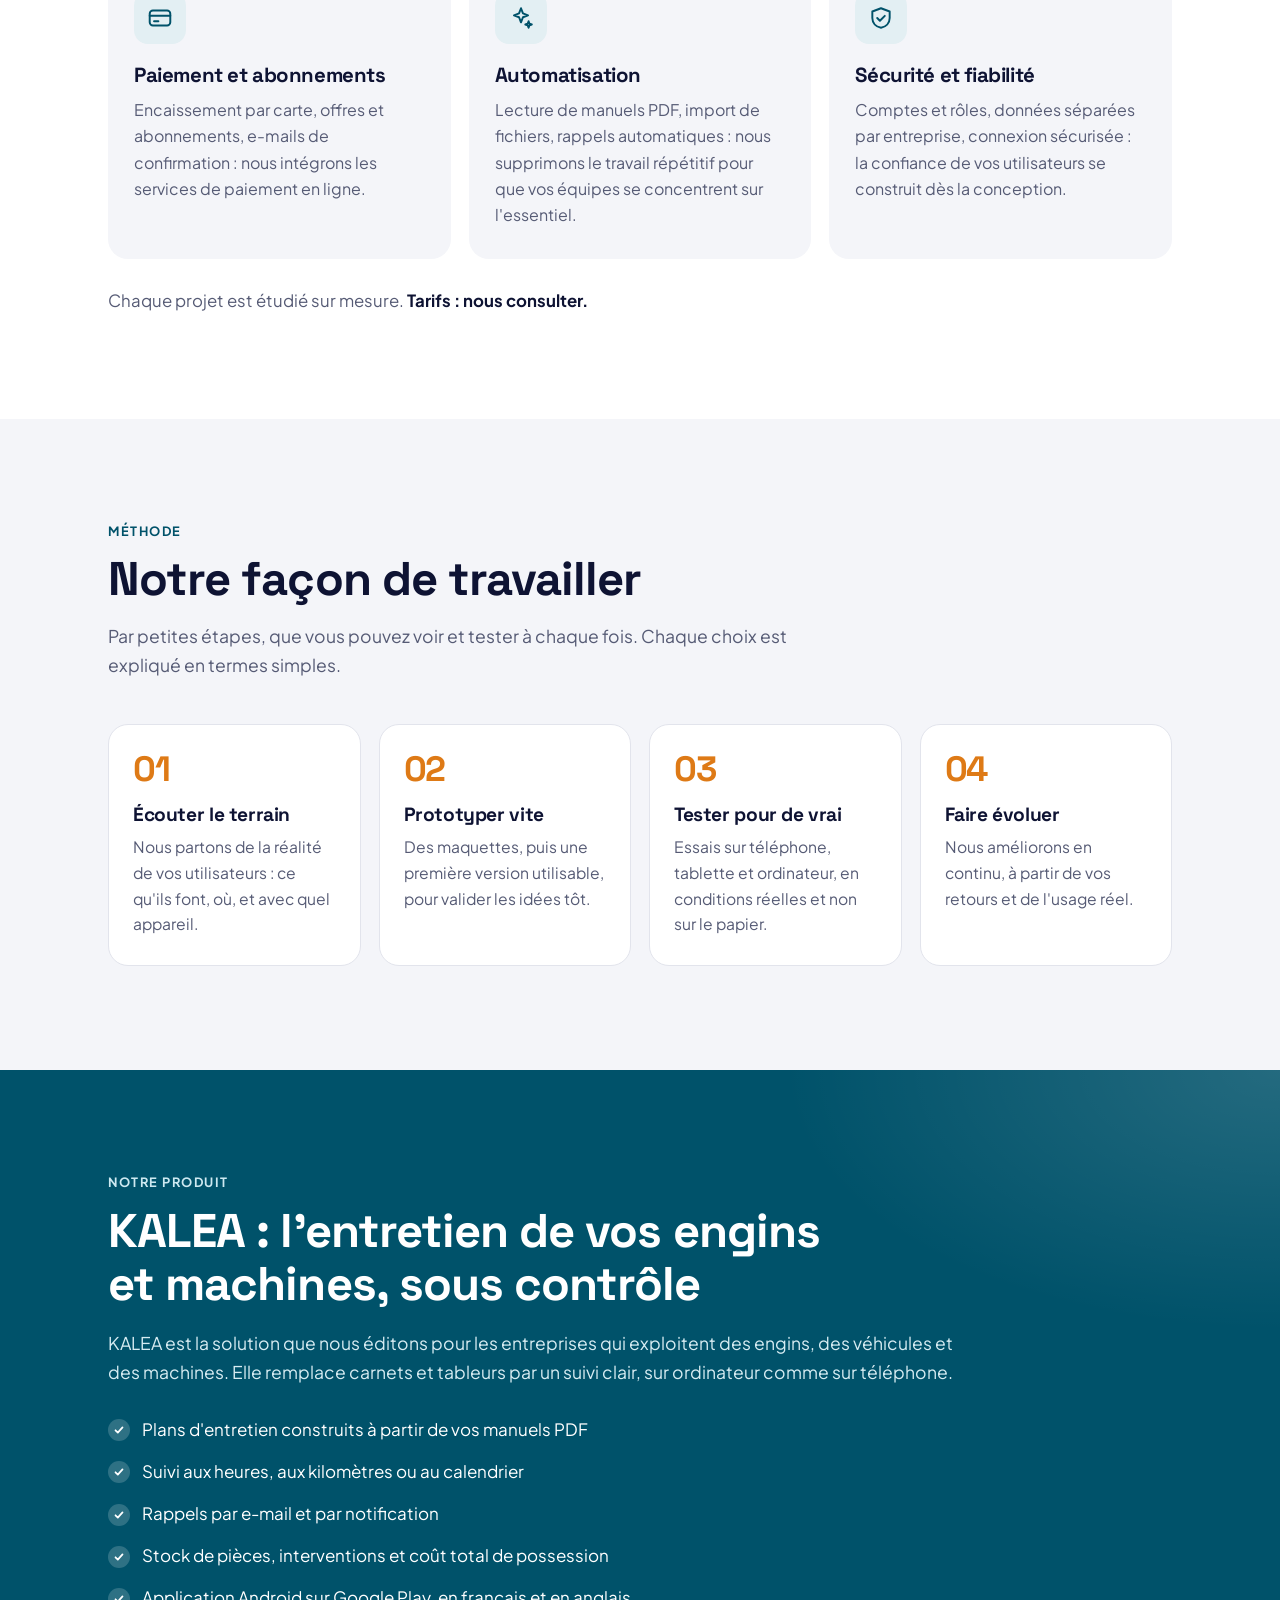
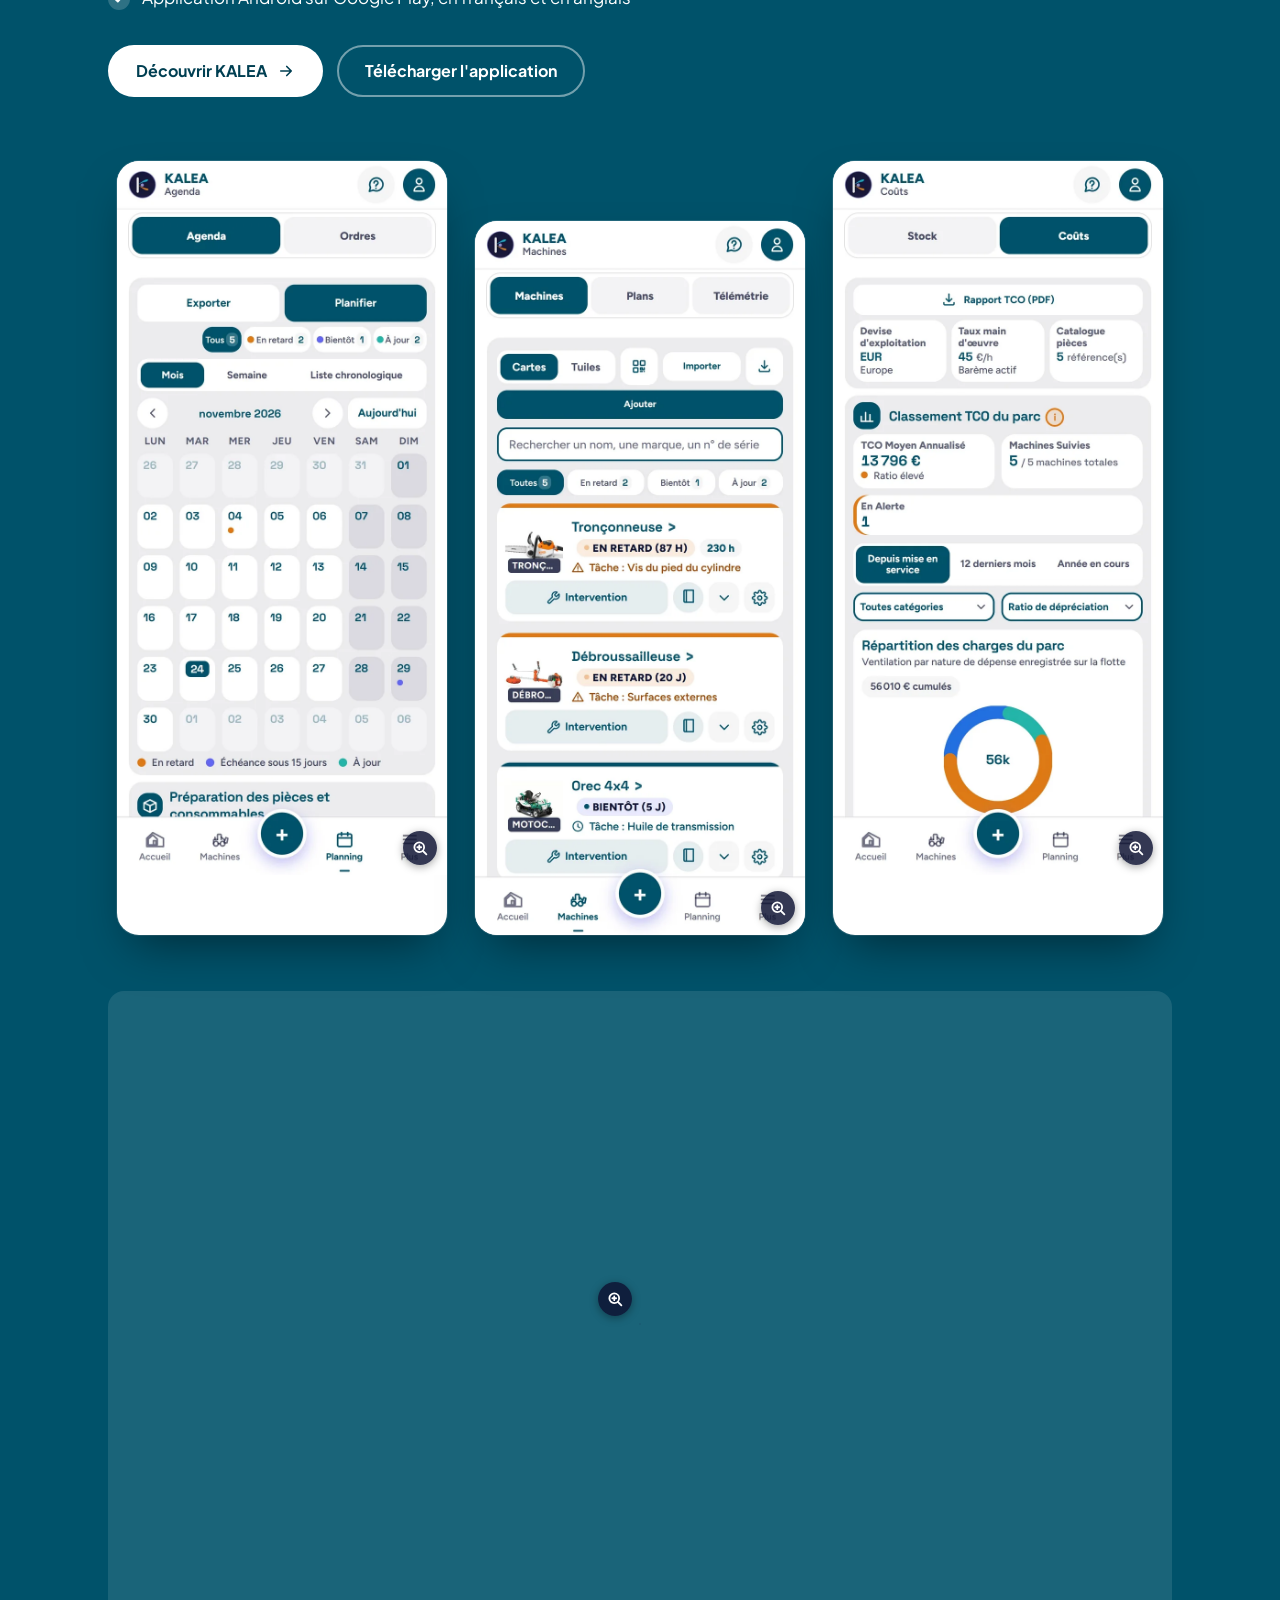
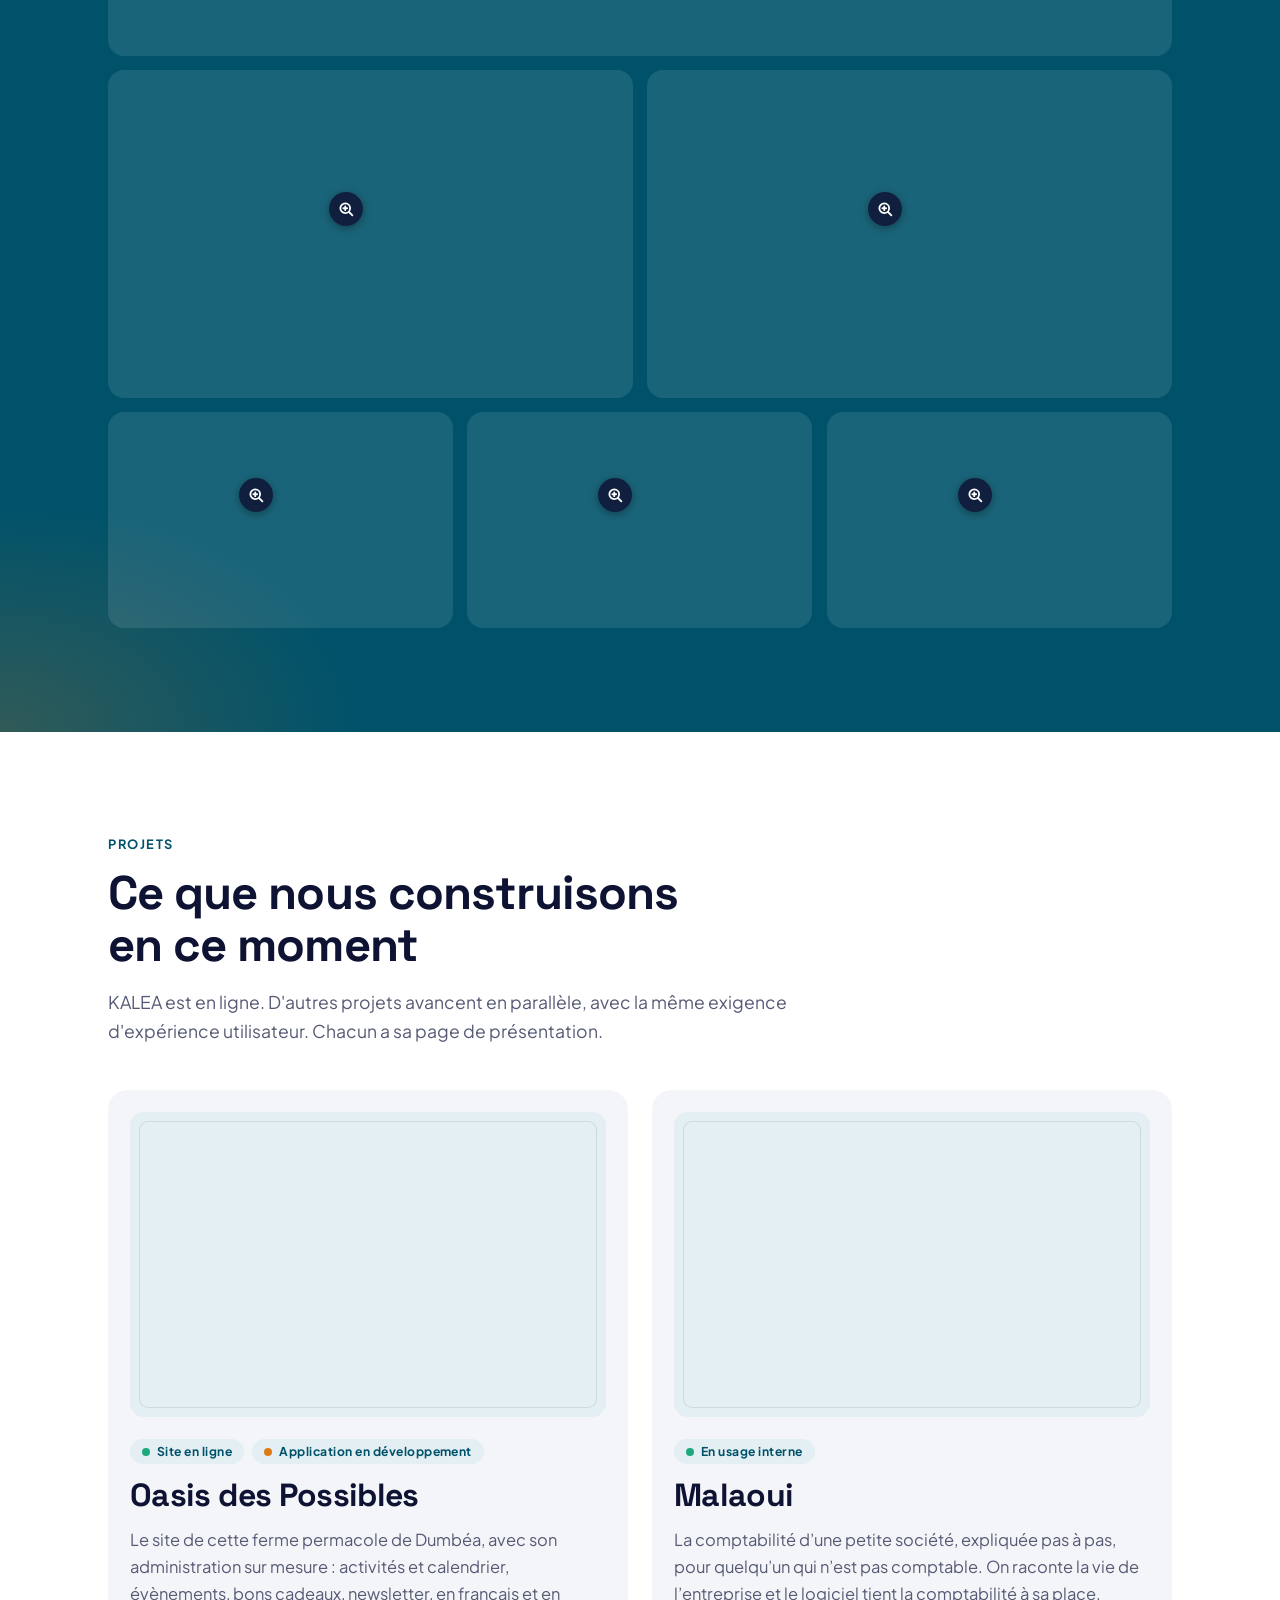
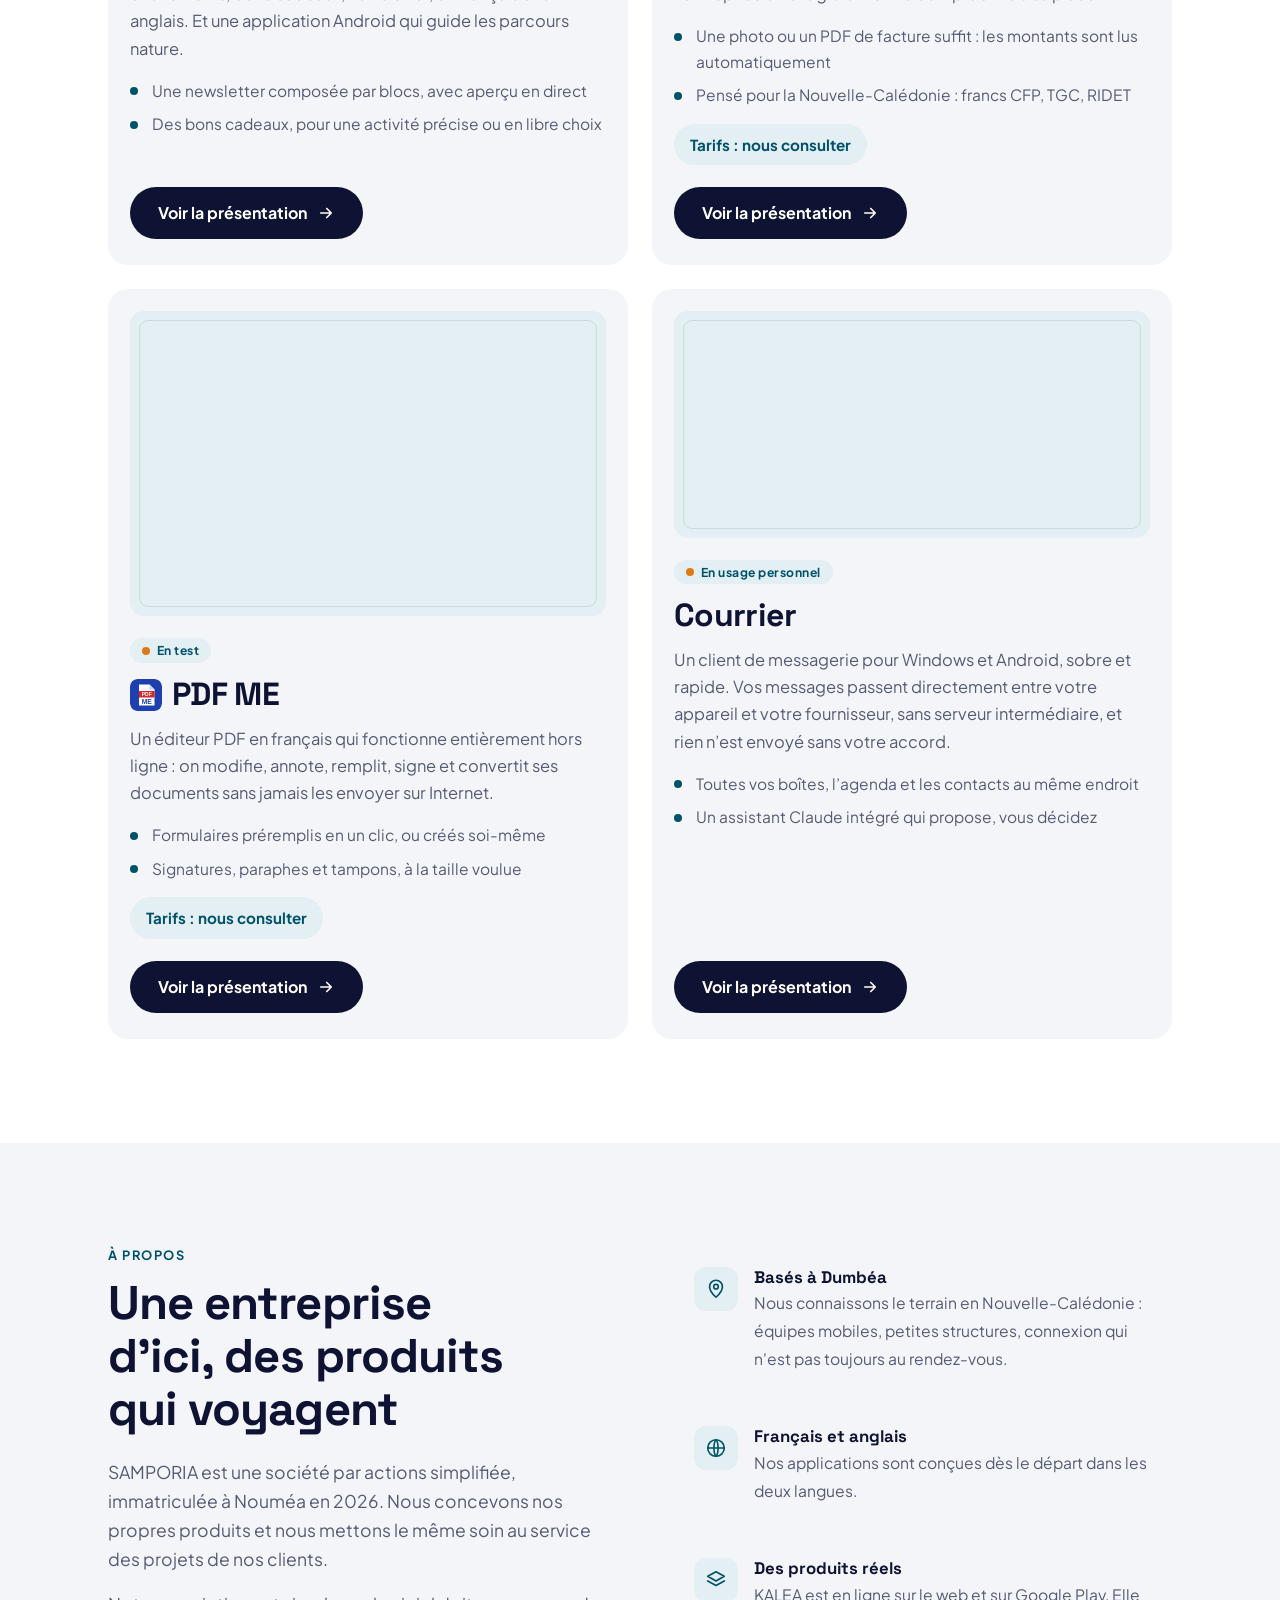
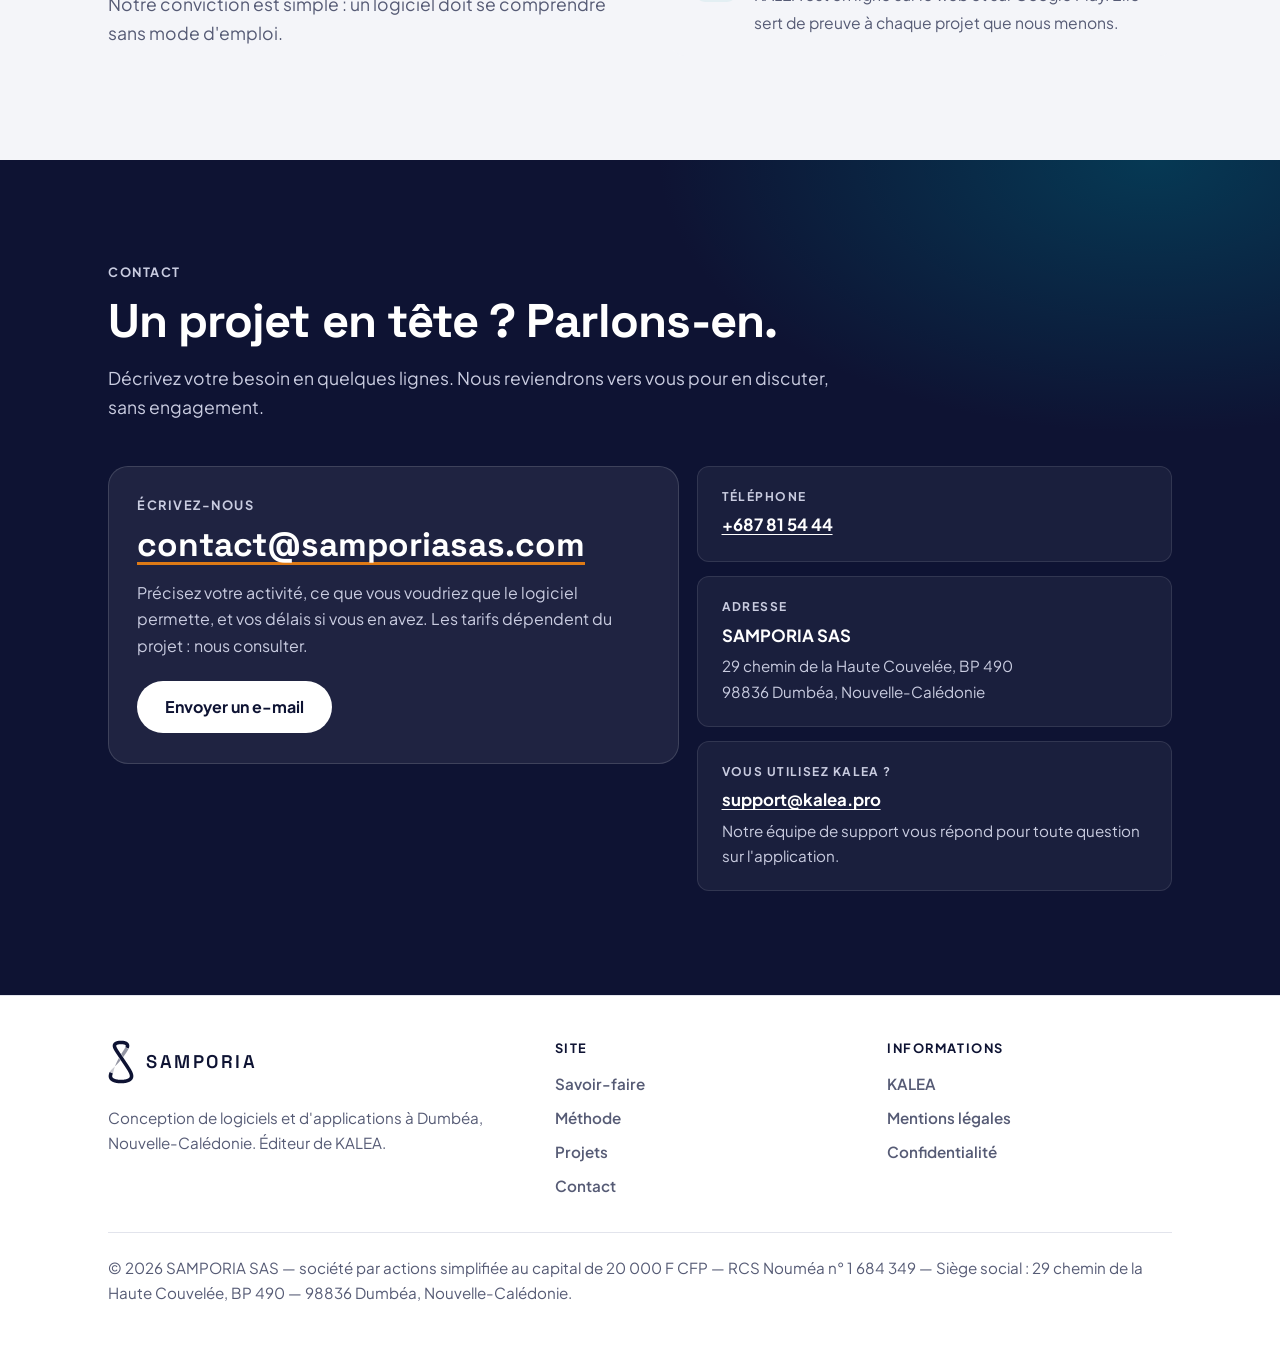
==== commit cae0bad4: "Malaoui : nouvelles captures (style Lagon) et page mise a jour Co-Authored-By: Claude Sonnet 5.5 <no" ====
--- a/index.html
+++ b/index.html
@@ -224,7 +224,7 @@
   </article>
 
   <article class="pcarte" aria-labelledby="p-malaoui">
-    <a class="pcarte-visuel" href="malaoui/" tabindex="-1" aria-hidden="true"><img src="img/galerie/malaoui-accueil.webp" width="1500" height="938" loading="lazy" alt="Tableau de bord de Malaoui (données fictives)"></a>
+    <a class="pcarte-visuel" href="malaoui/" tabindex="-1" aria-hidden="true"><img src="img/galerie/malaoui-accueil.webp" width="1440" height="900" loading="lazy" alt="Tableau de bord de Malaoui (données fictives)"></a>
     <div class="chips"><span class="chip live">En usage interne</span></div>
     <h3 id="p-malaoui">Malaoui</h3>
     <p>La comptabilité d’une petite société, expliquée pas à pas, pour quelqu’un qui n’est pas comptable. On raconte la vie de l’entreprise et le logiciel tient la comptabilité à sa place.</p>
--- a/style.css
+++ b/style.css
@@ -395,3 +395,6 @@
 .pcarte .mini-list{margin-top:16px}
 .pcarte .pcarte-lien{margin-top:auto;padding-top:22px}
 .pcarte .tarif{align-self:flex-start}
+
+/* une seule capture de téléphone : centrée à toutes les largeurs */
+.phones .shot:only-child{margin-inline:auto}
